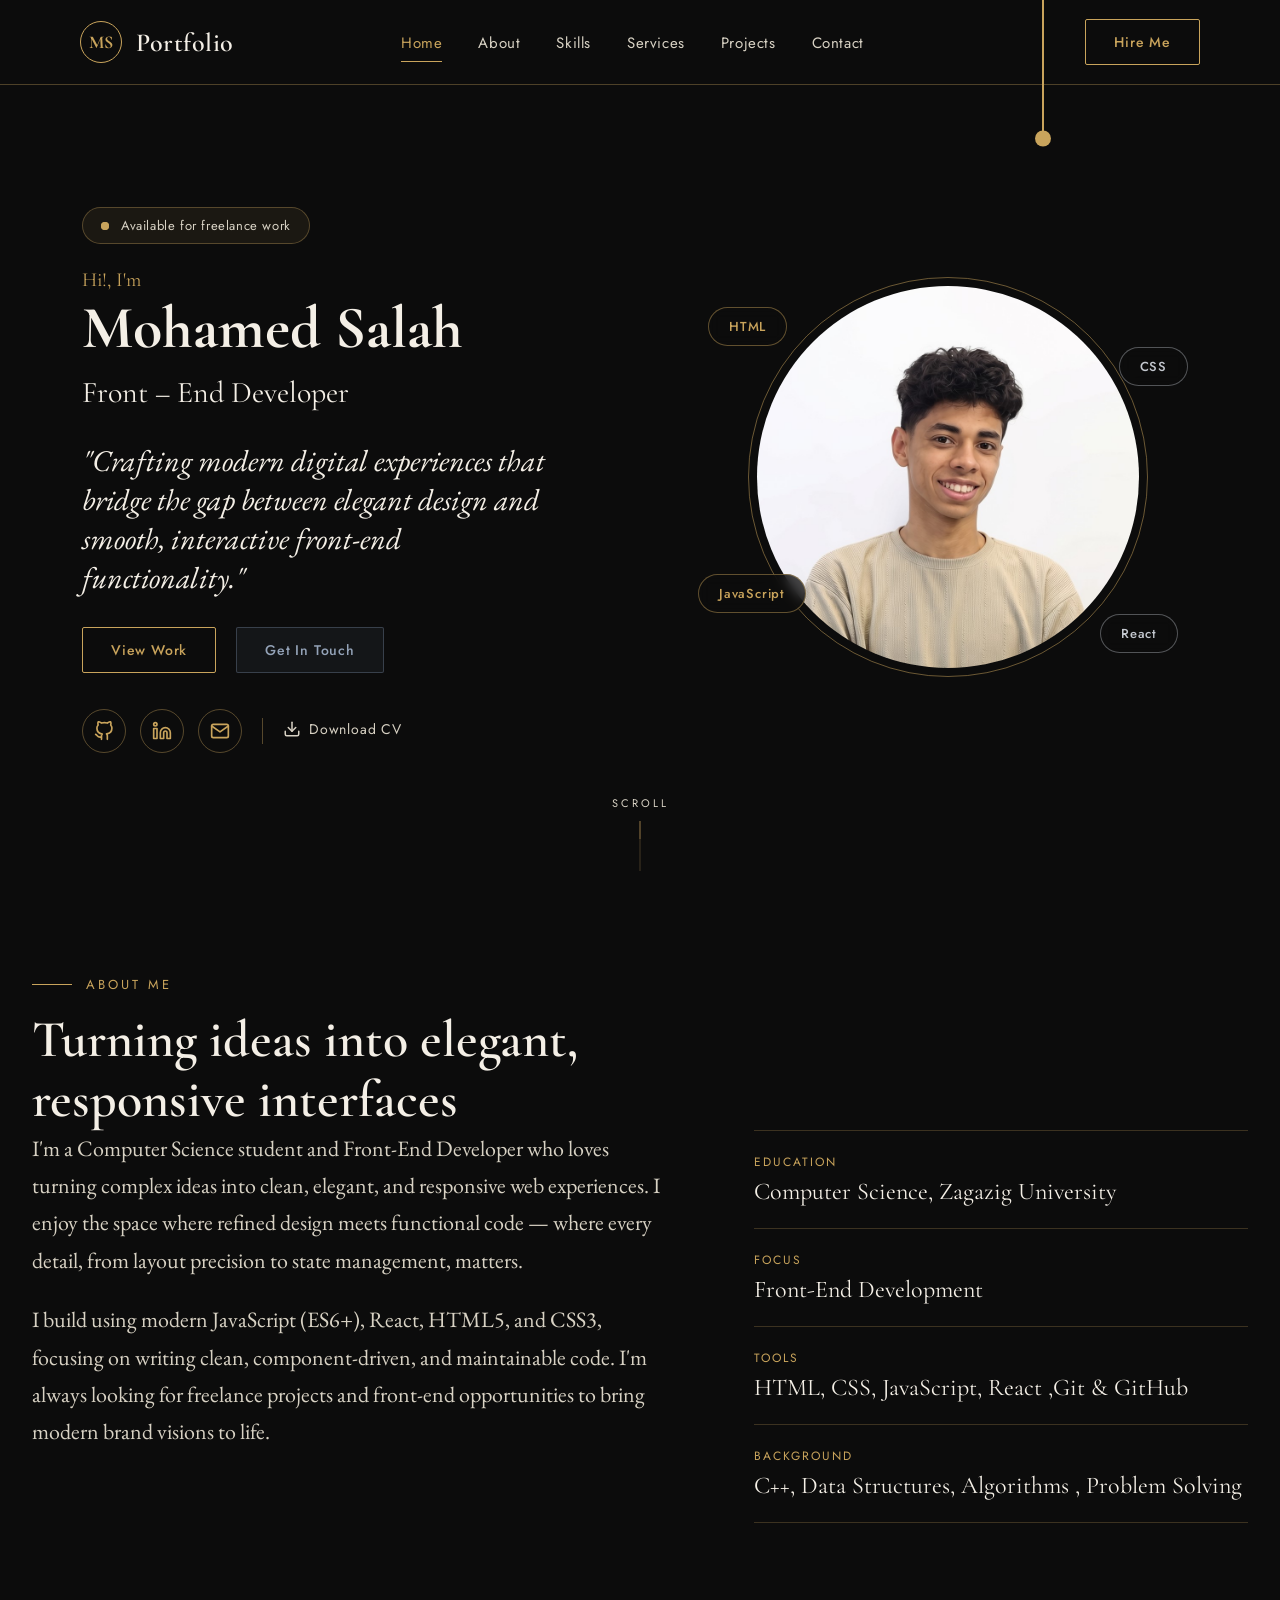
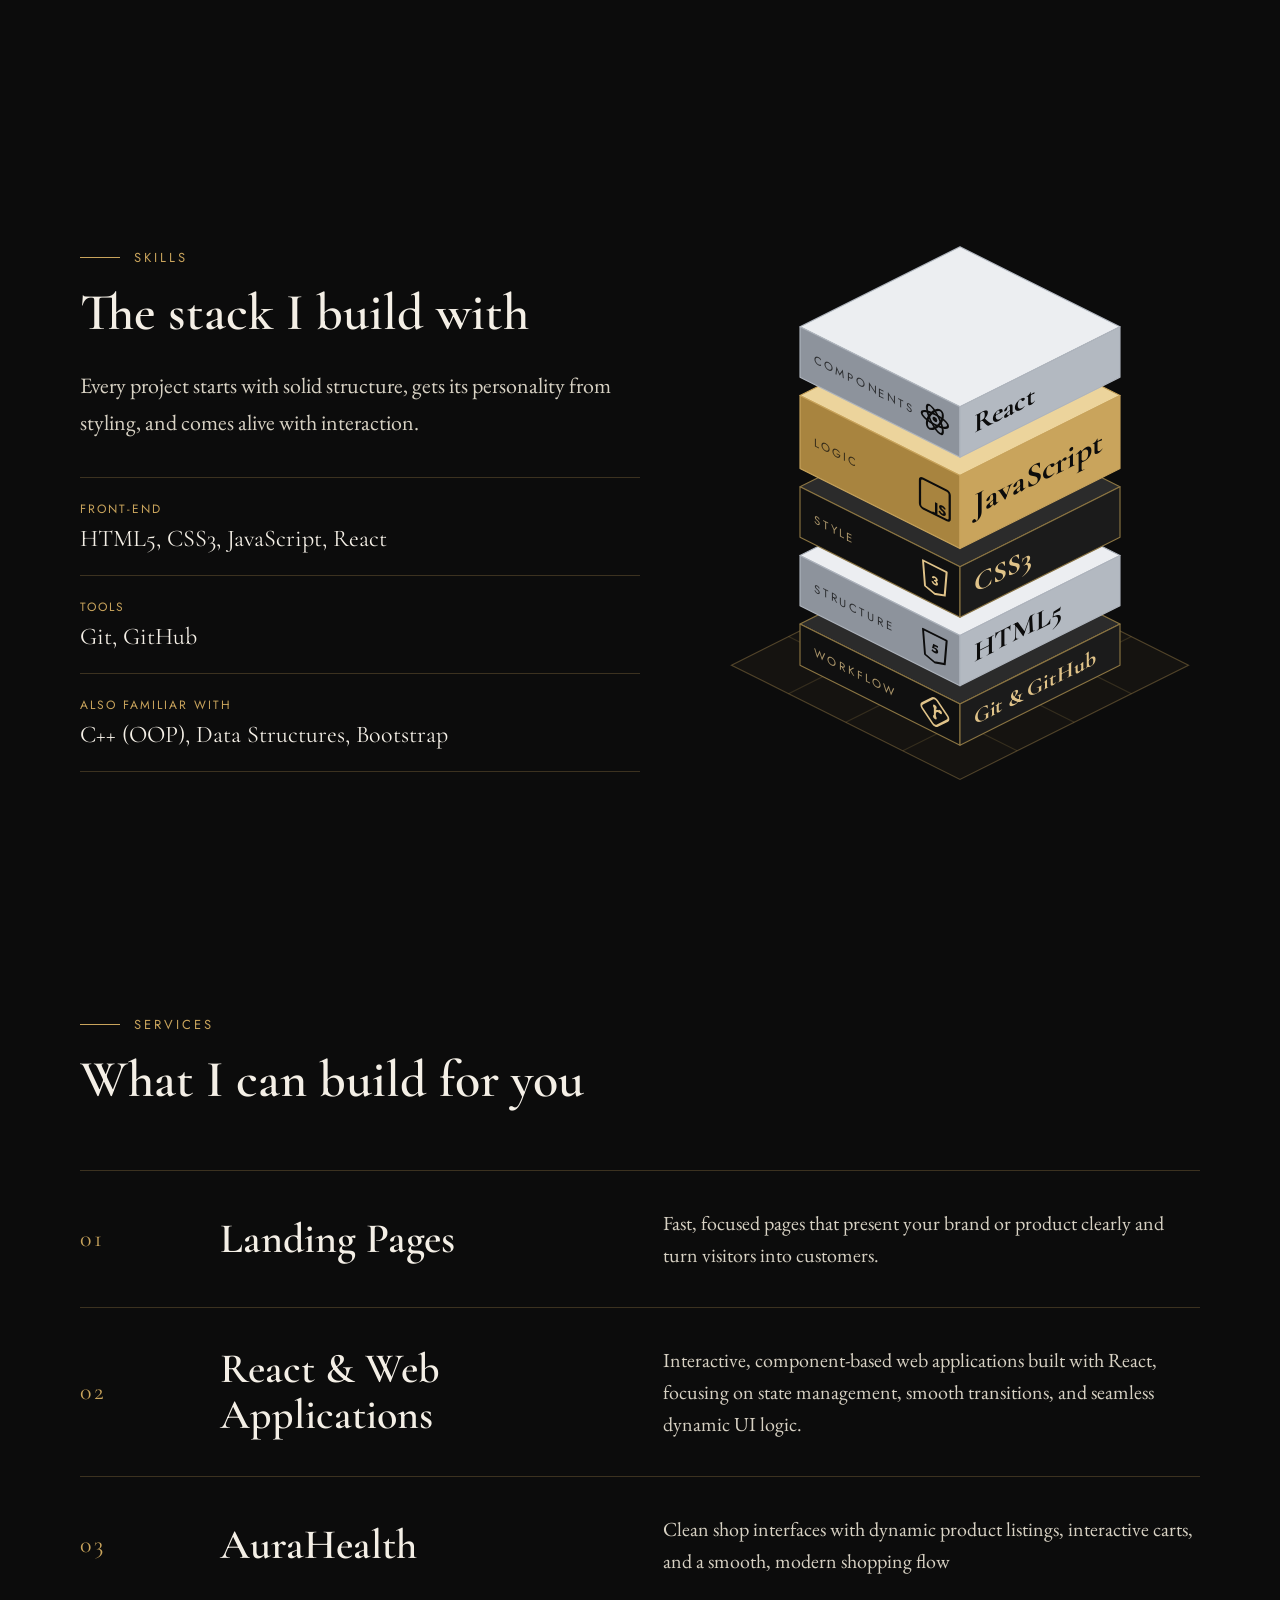
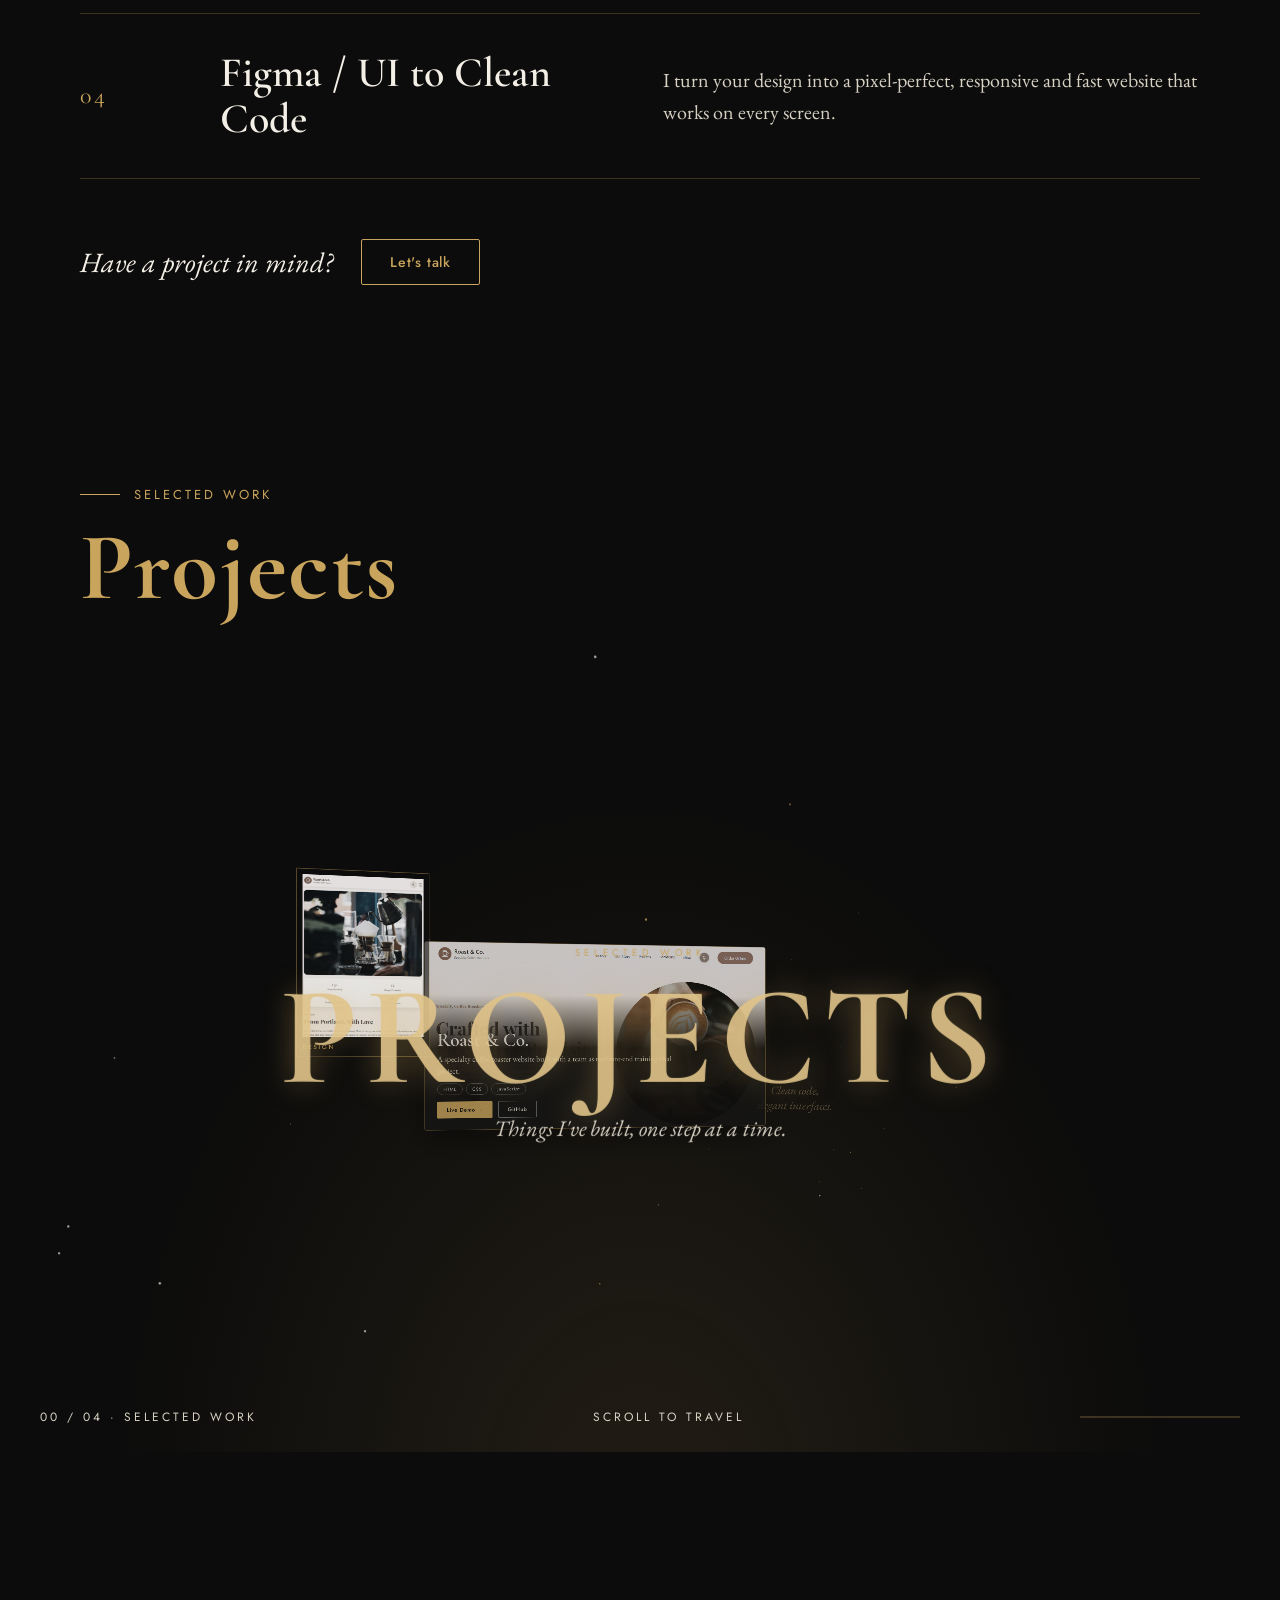
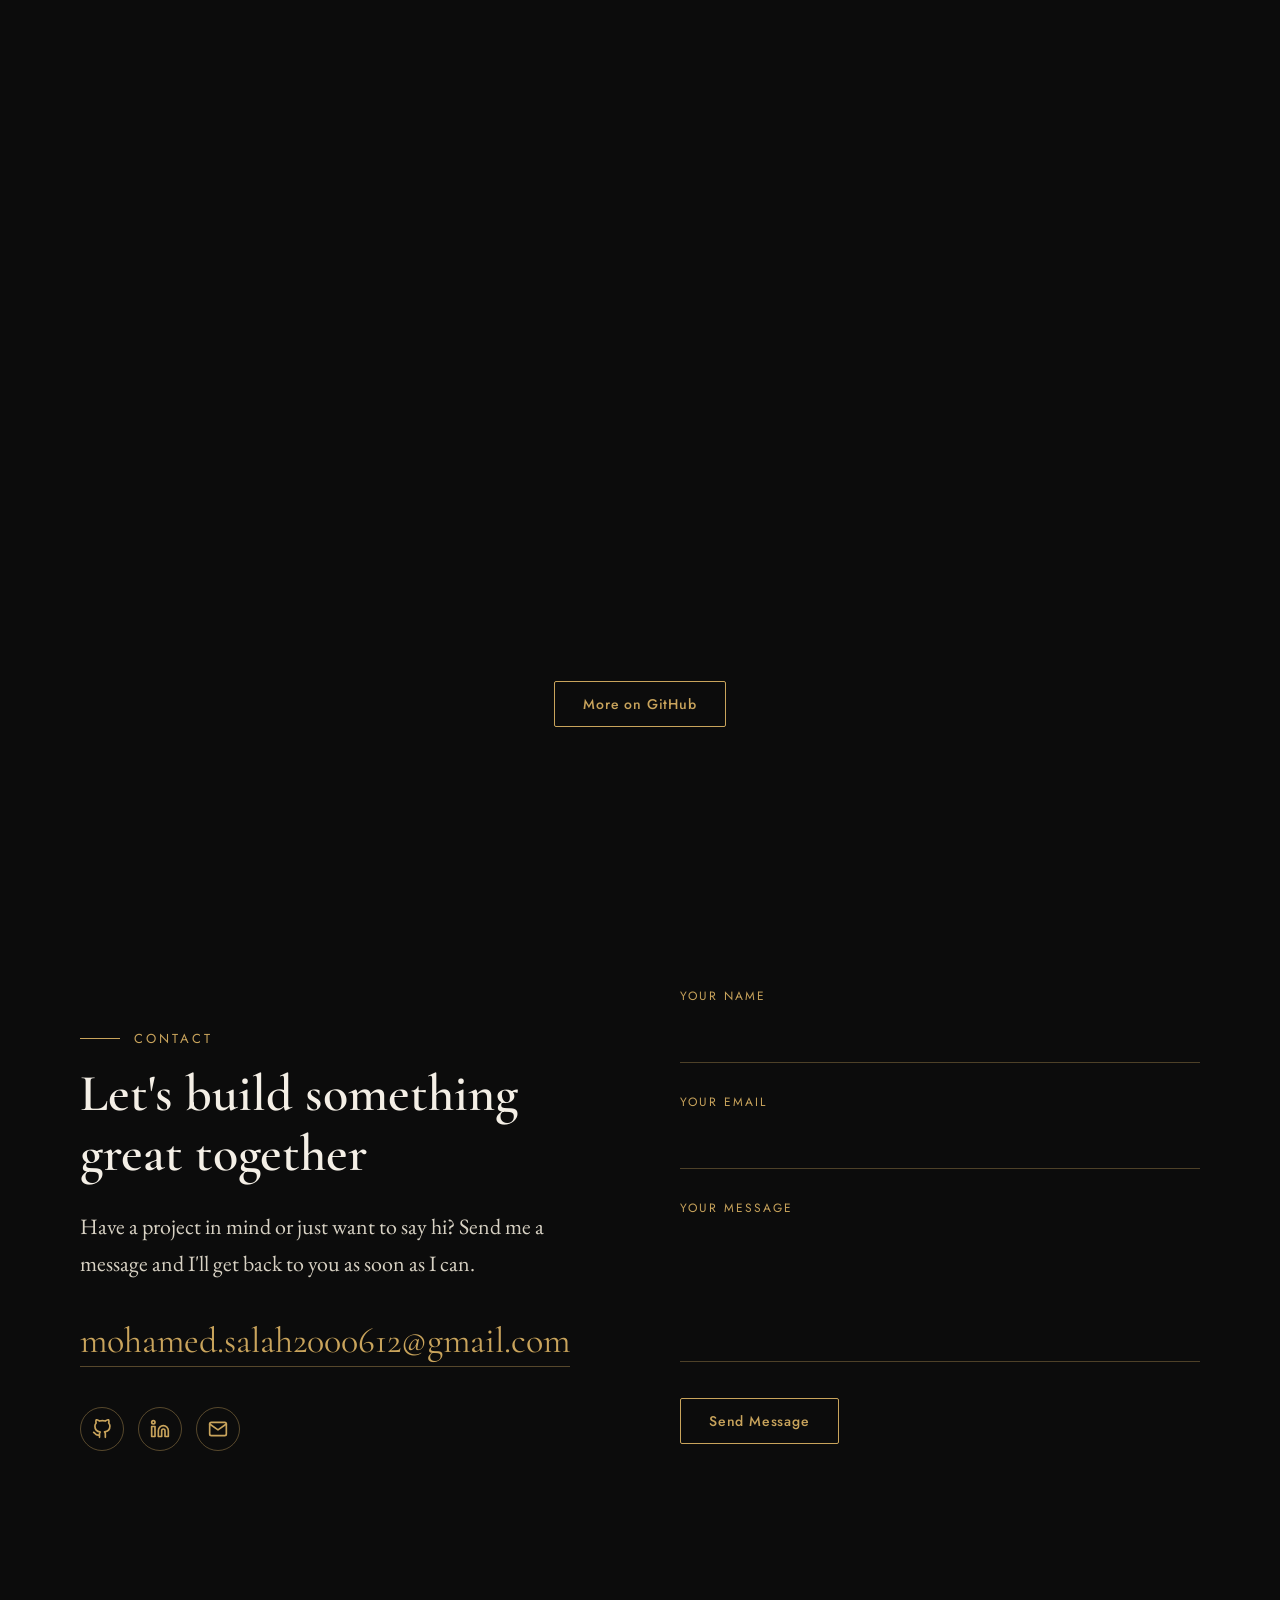
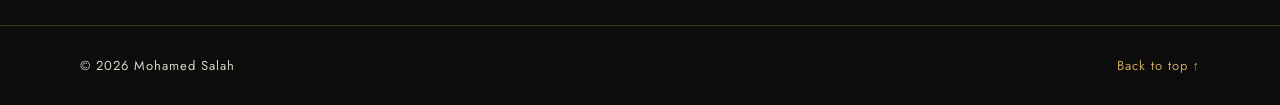
==== index.html @ f02467a9 "Add files via upload" ====
<!DOCTYPE html>
<html lang="en" class="dark">
    <head>
        <meta charset="UTF-8">
        <meta name="viewport" content="width=device-width, initial-scale=1">
        <title>Mohamed Salah | Portfolio</title>

        <link rel="preconnect" href="https://fonts.googleapis.com">
        <link rel="preconnect" href="https://fonts.gstatic.com" crossorigin>
        <link
            href="https://fonts.googleapis.com/css2?family=Cormorant+Garamond:wght@500;600;700&family=Jost:wght@400;500;600&display=swap"
            rel="stylesheet">
        <link
            href="https://fonts.googleapis.com/css2?family=EB+Garamond:ital,wght@0,400..800;1,400..800&display=swap"
            rel="stylesheet">
        <link rel="stylesheet" href="style.css">

        <!-- apply the saved theme before the page shows (no flash) -->
        <script>
            try {
                var saved = localStorage.getItem("theme");
                if (saved) document.documentElement.className = saved;
            } catch (e) {}
        </script>
    </head>
    <body>

        <header class="header">
            <nav class="header-container">

                <a href="#home" class="logo">
                    <span class="logo-circle">MS</span>
                    <span class="logo-text">Portfolio</span>
                </a>

                <ul class="nav-links">
                    <li><a href="#home" class="active">Home</a></li>
                    <li><a href="#about">About</a></li>
                    <li><a href="#skills">Skills</a></li>
                    <li><a href="#services">Services</a></li>
                    <li><a href="#projects">Projects</a></li>
                    <li><a href="#contact">Contact</a></li>
                    <li class="menu-cta"><a href="#contact">Hire Me</a></li>
                </ul>

                <div class="nav-right">
                    <div class="rope-area" id="ropeArea">
                        <button class="rope-button" id="ropeButton"
                            type="button"
                            aria-label="Switch between dark and light mode"></button>
                    </div>
                    <a href="#contact" class="hire-btn">Hire Me</a>
                    <button class="menu-toggle" id="menuToggle" type="button"
                        aria-label="Open menu" aria-expanded="false">
                        <span></span>
                        <span></span>
                        <span></span>
                    </button>
                    <!-- or: <a href="cv.pdf" download class="hire-btn">Download CV</a> -->
                </div>

            </nav>
        </header>

        <canvas id="ropeCanvas" class="rope-canvas"></canvas>

        <section class="section Home" id="home">

            <!-- reveal-left: comes in from the left -->
            <div class="left-side reveal-left">
                <div class="available-badge">
                    <span class="badge-dot"></span>
                    <span>Available for freelance work</span>
                </div>
                <p class="hi">Hi!, I'm</p>
                <h1>Mohamed Salah</h1>
                <p class="hero-subtitle">Front &ndash; End Developer</p>
                <p class="hero-description">"Crafting modern digital
                    experiences that bridge the gap between elegant design and
                    smooth, interactive front-end functionality."</p>
                <div class="hero-actions">
                    <a href="#projects" class="hire-btn">View Work</a>
                    <a href="#contact" class="nav-links-a">Get In Touch</a>
                </div>
                <div class="social-links">
                    <a href="https://github.com/MohamedSalah-Dev"
                        class="social-icon" target="_blank" rel="noopener"
                        aria-label="GitHub">
                        <svg viewBox="0 0 24 24">
                            <path
                                d="M9 19c-5 1.5-5-2.5-7-3m14 6v-3.87a3.37 3.37 0 0 0-.94-2.61c3.14-.35 6.44-1.54 6.44-7A5.44 5.44 0 0 0 20 4.77 5.07 5.07 0 0 0 19.91 1S18.73.65 16 2.48a13.38 13.38 0 0 0-7 0C6.27.65 5.09 1 5.09 1A5.07 5.07 0 0 0 5 4.77a5.44 5.44 0 0 0-1.5 3.78c0 5.42 3.3 6.61 6.44 7A3.37 3.37 0 0 0 9 18.13V22" />
                        </svg>
                    </a>

                    <a href="https://www.linkedin.com/in/mohamed-sallahh"
                        class="social-icon" target="_blank" rel="noopener"
                        aria-label="LinkedIn">
                        <svg viewBox="0 0 24 24">
                            <path
                                d="M16 8a6 6 0 0 1 6 6v7h-4v-7a2 2 0 0 0-2-2 2 2 0 0 0-2 2v7h-4v-7a6 6 0 0 1 6-6z" />
                            <rect x="2" y="9" width="4" height="12" />
                            <circle cx="4" cy="4" r="2" />
                        </svg>
                    </a>

                    <a href="mailto:mohamed.salah2000612@gmail.com"
                        class="social-icon"
                        aria-label="Email">
                        <svg viewBox="0 0 24 24">
                            <path
                                d="M4 4h16c1.1 0 2 .9 2 2v12c0 1.1-.9 2-2 2H4c-1.1 0-2-.9-2-2V6c0-1.1.9-2 2-2z" />
                            <polyline points="22,6 12,13 2,6" />
                        </svg>
                    </a>
                    <span class="social-divider"></span>

                    <a href="cv.pdf" download="Mohamed-Salah-CV.pdf"
                        class="cv-link">
                        <svg viewBox="0 0 24 24">
                            <path
                                d="M21 15v4a2 2 0 0 1-2 2H5a2 2 0 0 1-2-2v-4" />
                            <polyline points="7 10 12 15 17 10" />
                            <line x1="12" y1="15" x2="12" y2="3" />
                        </svg>
                        Download CV
                    </a>
                </div>
            </div>

            <!-- reveal-right + delay-1: comes in from the right, a bit later -->
            <div class="right-side reveal-right delay-1">
                <div class="hero-image-container">
                    <img src="./images/Me white.jpg" alt="Hero Image"
                        class="hero-image">

                    <span class="tech-badge badge-html">HTML</span>
                    <span
                        class="tech-badge tech-badge-silver badge-css">CSS</span>
                    <span class="tech-badge badge-js">JavaScript</span>
                    <span
                        class="tech-badge tech-badge-silver badge-react">React</span>
                </div>
            </div>
            <a href="#about" class="scroll-down" aria-label="Scroll down">
                <span class="scroll-text">Scroll</span>
                <span class="scroll-line"></span>
            </a>

        </section>

        <section class="section" id="about">

            <div class="about-header reveal">
                <p class="section-label">About Me</p>
                <h2 class="section-title">Turning ideas into elegant,
                    responsive interfaces</h2>
            </div>

            <div class="about-content">

                <div class="about-text reveal-left">
                    <p>
                        I'm a Computer Science student and Front-End Developer
                        who loves turning complex ideas into clean, elegant, and
                        responsive web experiences. I enjoy the space where
                        refined design meets functional code — where every
                        detail, from layout precision to state management,
                        matters.
                    </p>
                    <p>
                        I build using modern JavaScript (ES6+), React, HTML5,
                        and CSS3, focusing on writing clean, component-driven,
                        and maintainable code. I'm always looking for freelance
                        projects and front-end opportunities to bring modern
                        brand visions to life.
                    </p>
                </div>

                <ul class="about-info reveal-right delay-1">
                    <li>
                        <span class="info-label">Education</span>
                        <span class="info-value">Computer Science, Zagazig
                            University</span>
                    </li>
                    <li>
                        <span class="info-label">Focus</span>
                        <span class="info-value">Front-End
                            Development</span>
                    </li>
                    <li>
                        <span class="info-label">Tools</span>
                        <span class="info-value">HTML, CSS, JavaScript, React
                            ,Git
                            &amp; GitHub</span>
                    </li>
                    <li>
                        <span class="info-label">Background</span>
                        <span class="info-value">C++, Data Structures,
                            Algorithms , Problem Solving</span>
                    </li>
                </ul>

            </div>

        </section>
        <section class="section skills" id="skills">

            <div class="skills-text reveal-left">
                <p class="section-label">Skills</p>
                <h2 class="section-title">The stack I build with</h2>
                <p class="skills-intro">
                    Every project starts with solid structure, gets its
                    personality from
                    styling, and comes alive with interaction.
                </p>

                <ul class="about-info">
                    <li>
                        <span class="info-label">Front-End</span>
                        <span class="info-value">HTML5, CSS3, JavaScript,
                            React</span>
                    </li>
                    <li>
                        <span class="info-label">Tools</span>
                        <span class="info-value">Git, GitHub</span>
                    </li>
                    <li>
                        <span class="info-label">Also familiar with</span>
                        <span class="info-value">C++ (OOP), Data Structures,
                            Bootstrap</span>
                    </li>
                </ul>
            </div>

            <div class="skills-visual reveal-right delay-1">
                <svg viewBox="-30 60 420 500" role="img"
                    aria-label="Stack of my main skills">

                    <!-- floor -->
                    <polygon class="floor-shape"
                        points="180,346 380,446 180,546 -20,446" />
                    <line class="floor-grid" x1="30" y1="421" x2="230"
                        y2="521" />
                    <line class="floor-grid" x1="80" y1="396" x2="280"
                        y2="496" />
                    <line class="floor-grid" x1="130" y1="371" x2="330"
                        y2="471" />
                    <line class="floor-grid" x1="30" y1="471" x2="230"
                        y2="371" />
                    <line class="floor-grid" x1="80" y1="496" x2="280"
                        y2="396" />
                    <line class="floor-grid" x1="130" y1="521" x2="330"
                        y2="421" />

                    <!-- layer 1 (bottom): Git & GitHub -->
                    <g transform="translate(180,410)">
                        <g class="layer layer-black">
                            <polygon class="face-top"
                                points="0,-70 140,0 0,70 -140,0" />
                            <polygon class="face-left"
                                points="-140,0 0,70 0,106 -140,36" />
                            <polygon class="face-right"
                                points="0,70 140,0 140,36 0,106" />
                            <text class="layer-name name-small"
                                transform="matrix(1,-0.5,0,1,0,70)" x="12"
                                y="24">Git &amp; GitHub</text>
                            <text class="layer-note"
                                transform="matrix(1,0.5,0,1,-140,0)" x="12"
                                y="22">WORKFLOW</text>
                            <g class="layer-logo"
                                transform="matrix(1,0.5,0,1,-140,0) translate(118,18) scale(1.15)">
                                <rect x="-8" y="-8" width="16" height="16"
                                    rx="2.5" transform="rotate(45)" />
                                <path d="M0 -4 V4 M0 1 Q0 -2 4 -2" />
                                <circle class="logo-dot" cx="0" cy="-4"
                                    r="1.4" />
                                <circle class="logo-dot" cx="0" cy="4"
                                    r="1.4" />
                                <circle class="logo-dot" cx="4" cy="-2"
                                    r="1.4" />
                            </g>
                        </g>
                    </g>

                    <!-- layer 2: HTML5 -->
                    <g transform="translate(180,350)">
                        <g class="float float-c">
                            <g class="layer layer-silver">
                                <polygon class="face-top"
                                    points="0,-70 140,0 0,70 -140,0" />
                                <polygon class="face-left"
                                    points="-140,0 0,70 0,114 -140,44" />
                                <polygon class="face-right"
                                    points="0,70 140,0 140,44 0,114" />
                                <text class="layer-name"
                                    transform="matrix(1,-0.5,0,1,0,70)" x="12"
                                    y="29">HTML5</text>
                                <text class="layer-note"
                                    transform="matrix(1,0.5,0,1,-140,0)" x="12"
                                    y="26">STRUCTURE</text>
                                <g class="layer-logo"
                                    transform="matrix(1,0.5,0,1,-140,0) translate(118,22) scale(1.15)">
                                    <path
                                        d="M-9 -10 H9 L7.5 8.5 L0 11 L-7.5 8.5 Z" />
                                    <text x="0" y="4"
                                        text-anchor="middle">5</text>
                                </g>
                            </g>
                        </g>
                    </g>

                    <!-- layer 3: CSS3 -->
                    <g transform="translate(180,290)">
                        <g class="float float-b">
                            <g class="layer layer-black">
                                <polygon class="face-top"
                                    points="0,-70 140,0 0,70 -140,0" />
                                <polygon class="face-left"
                                    points="-140,0 0,70 0,114 -140,44" />
                                <polygon class="face-right"
                                    points="0,70 140,0 140,44 0,114" />
                                <text class="layer-name"
                                    transform="matrix(1,-0.5,0,1,0,70)" x="12"
                                    y="29">CSS3</text>
                                <text class="layer-note"
                                    transform="matrix(1,0.5,0,1,-140,0)" x="12"
                                    y="26">STYLE</text>
                                <g class="layer-logo"
                                    transform="matrix(1,0.5,0,1,-140,0) translate(118,22) scale(1.15)">
                                    <path
                                        d="M-9 -10 H9 L7.5 8.5 L0 11 L-7.5 8.5 Z" />
                                    <text x="0" y="4"
                                        text-anchor="middle">3</text>
                                </g>
                            </g>
                        </g>
                    </g>

                    <!-- layer 4 (top): JavaScript -->
                    <g transform="translate(180,210)">
                        <g class="float float-a">
                            <g class="layer layer-gold">
                                <polygon class="face-top"
                                    points="0,-70 140,0 0,70 -140,0" />
                                <polygon class="face-left"
                                    points="-140,0 0,70 0,134 -140,64" />
                                <polygon class="face-right"
                                    points="0,70 140,0 140,64 0,134" />
                                <text class="layer-name name-large"
                                    transform="matrix(1,-0.5,0,1,0,70)" x="12"
                                    y="41">JavaScript</text>
                                <text class="layer-note"
                                    transform="matrix(1,0.5,0,1,-140,0)" x="12"
                                    y="38">LOGIC</text>
                                <g class="layer-logo"
                                    transform="matrix(1,0.5,0,1,-140,0) translate(118,32) scale(1.3)">
                                    <rect x="-10" y="-10" width="20" height="20"
                                        rx="2" />
                                    <text x="8" y="8"
                                        text-anchor="end">JS</text>
                                </g>
                            </g>
                        </g>
                    </g>
                    <!-- layer 5 (top): React -->
                    <g transform="translate(180,150)">
                        <g class="float float-d">
                            <g class="layer layer-silver">
                                <polygon class="face-top"
                                    points="0,-70 140,0 0,70 -140,0" />
                                <polygon class="face-left"
                                    points="-140,0 0,70 0,114 -140,44" />
                                <polygon class="face-right"
                                    points="0,70 140,0 140,44 0,114" />
                                <text class="layer-name"
                                    transform="matrix(1,-0.5,0,1,0,70)" x="12"
                                    y="29">React</text>
                                <text class="layer-note"
                                    transform="matrix(1,0.5,0,1,-140,0)" x="12"
                                    y="26">COMPONENTS</text>
                                <g class="layer-logo"
                                    transform="matrix(1,0.5,0,1,-140,0) translate(118,22) scale(1.15)">
                                    <ellipse rx="10" ry="4" />
                                    <ellipse rx="10" ry="4"
                                        transform="rotate(60)" />
                                    <ellipse rx="10" ry="4"
                                        transform="rotate(120)" />
                                    <circle class="logo-dot" r="1.8" />
                                </g>
                            </g>
                        </g>
                    </g>

                </svg>
            </div>

        </section>
        <section class="section services" id="services">

            <div class="services-header reveal">
                <p class="section-label">Services</p>
                <h2 class="section-title">What I can build for you</h2>
            </div>

            <ul class="service-list">

                <li class="reveal">
                    <div class="service-row">
                        <span class="service-number">01</span>
                        <h3 class="service-title">Landing Pages</h3>
                        <p class="service-text">Fast, focused pages that present
                            your brand or product clearly and turn visitors into
                            customers.</p>
                    </div>
                </li>

                <li class="reveal">
                    <div class="service-row">
                        <span class="service-number">02</span>
                        <h3 class="service-title">React & Web Applications</h3>
                        <p class="service-text">Interactive, component-based web
                            applications built with React, focusing on state
                            management, smooth transitions, and seamless dynamic
                            UI logic.</p>
                    </div>
                </li>

                <li class="reveal">
                    <div class="service-row">
                        <span class="service-number">03</span>
                        <h3 class="service-title">AuraHealth</h3>
                        <p class="service-text">Clean shop interfaces with
                            dynamic product listings, interactive carts, and a
                            smooth, modern shopping flow</p>
                    </div>
                </li>

                <li class="reveal">
                    <div class="service-row">
                        <span class="service-number">04</span>
                        <h3 class="service-title">Figma / UI to Clean Code</h3>
                        <p class="service-text">I turn your design into a
                            pixel-perfect, responsive and fast website that
                            works on every screen.</p>
                    </div>
                </li>

            </ul>

            <div class="services-cta reveal">
                <p>Have a project in mind?</p>
                <a href="#contact" class="hire-btn">Let's talk</a>
            </div>

        </section>
        <section class="projects-intro" id="projects">
            <p class="section-label reveal">Selected Work</p>
            <h2 class="projects-heading reveal">Projects</h2>
        </section>
        <div class="projects" id="projects">
            <div class="projects-sticky">

                <!-- the 3D scene: the camera travels through it while you scroll -->
                <div class="projects-world">

                    <!-- big title (the journey starts here) -->
                    <div class="bigword-holder">
                        <p class="bigword-label">Selected Work</p>
                        <h2 class="bigword">PROJECTS</h2>
                        <p class="bigword-sub">Things I've built, one step at a
                            time.</p>
                    </div>
                    <!-- Floating frames: put any image or any text you like -->
                    <div class="float-frame frame-image" data-x="-520"
                        data-y="-150" data-z="-900">
                        <img src="images/roast-and-co2.png" alt>
                        <span class="frame-caption">Design</span>
                    </div>

                    <div class="float-frame frame-text" data-x="480"
                        data-y="170" data-z="-2100">
                        <p>Clean code,<br>elegant interfaces.</p>
                    </div>

                    <div class="float-frame frame-image" data-x="-500"
                        data-y="160" data-z="-3000">
                        <img src="images/AuraHealth2.png" alt>
                        <span class="frame-caption">Detail</span>
                    </div>

                    <div class="float-frame frame-text frame-silver"
                        data-x="500" data-y="-150" data-z="-3700">
                        <p>Every detail<br>makes a difference.</p>
                    </div>
                    <div class="float-frame frame-image" data-x="-480"
                        data-y="150" data-z="-5000">
                        <img src="images/Portfolio2.png" alt>
                        <span class="frame-caption">Your caption</span>
                    </div>

                    <!-- Card 1 -->
                    <article class="project-card">
                        <img class="project-card-image"
                            src="./images/roast-and-co.png"
                            alt="Roast & Co. website">
                        <div class="project-card-info">
                            <span class="card-number">01</span>
                            <h3 class="card-title">Roast &amp; Co.</h3>
                            <p class="card-text">A specialty coffee roaster
                                website built with a team as my front-end
                                training final project.</p>
                            <ul class="card-tags">
                                <li>HTML</li>
                                <li>CSS</li>
                                <li>JavaScript</li>
                            </ul>
                            <div class="card-links">
                                <a href="https://lnkd.in/p/eaygRxaA"
                                    class="card-link" target="_blank"
                                    rel="noopener">Live Demo &rarr;</a>
                                <a
                                    href="https://github.com/MohamedSalah-Dev/-Roast-Co"
                                    class="card-link card-link-silver"
                                    target="_blank" rel="noopener">GitHub</a>
                            </div>
                        </div>
                    </article>

                    <!-- Card 2 -->
                    <article class="project-card">
                        <img class="project-card-image"
                            src="images/planing-force.png"
                            alt="Planing Force landing page">
                        <div class="project-card-info">
                            <span class="card-number">02</span>
                            <h3 class="card-title">Planing Force</h3>
                            <p class="card-text">A landing page for an online
                                learning academy with courses, live sessions and
                                blogs.</p>
                            <ul class="card-tags">
                                <li>HTML</li>
                                <li>CSS</li>
                                <li>JavaScript</li>
                            </ul>
                            <div class="card-links">
                                <a
                                    href="https://mohamedsalah-dev.github.io/Planing-Force/"
                                    class="card-link" target="_blank"
                                    rel="noopener">Live Demo &rarr;</a>
                                <a
                                    href="https://github.com/MohamedSalah-Dev/Planing-Force"
                                    class="card-link card-link-silver"
                                    target="_blank" rel="noopener">GitHub</a>
                            </div>
                        </div>
                    </article>

                    <!-- Card 3 -->
                    <article class="project-card">
                        <img class="project-card-image"
                            src="images/AuraHealth.png"
                            alt="AuraHealth e-commerce interface">
                        <div class="project-card-info">
                            <span class="card-number">03</span>
                            <h3 class="card-title">AuraHealth</h3>
                            <p class="card-text">A clean, responsive medical &
                                wellness platform featuring intuitive healthcare
                                service listings and a seamless appointment
                                booking flow.</p>
                            <ul class="card-tags">
                                <li>HTML</li>
                                <li>CSS</li>
                                <li>PHP</li>
                            </ul>
                            <div class="card-links">
                                <a href="https://lnkd.in/p/e5e-HqpS"
                                    class="card-link" target="_blank"
                                    rel="noopener">Live Demo &rarr;</a>
                                <a
                                    href="https://github.com/MohamedSalah-Dev/AuraHealth"
                                    class="card-link card-link-silver"
                                    target="_blank" rel="noopener">GitHub</a>
                            </div>
                        </div>
                    </article>
                    <!-- Card 4: this portfolio -->
                    <article class="project-card">
                        <img class="project-card-image"
                            src="images/portfolio.png"
                            alt="My portfolio website">
                        <div class="project-card-info">
                            <span class="card-number">04</span>
                            <h3 class="card-title">This Portfolio</h3>
                            <p class="card-text">The site you're on: a black and
                                gold portfolio with a ceiling-rope theme switch
                                and a camera that travels through 3D space.</p>
                            <ul class="card-tags">
                                <li>HTML</li>
                                <li>CSS</li>
                                <li>JavaScript</li>
                            </ul>
                            <div class="card-links">
                                <a href="#home" class="card-link">Back to top
                                    &uarr;</a>
                            </div>
                        </div>
                    </article>

                </div>

                <!-- small text at the bottom -->
                <div class="projects-hud">
                    <span class="hud-counter">00 / 04 &middot; Selected
                        Work</span>
                    <span class="hud-hint">Scroll to travel</span>
                    <span class="hud-line"><span class="hud-bar"></span></span>
                </div>

            </div>
        </div>

        <div class="projects-more">
            <a href="https://github.com/your-username" class="hire-btn"
                target="_blank" rel="noopener">More on GitHub</a>
        </div>
        <section class="section contact" id="contact">

            <div class="contact-left reveal-left">
                <p class="section-label">Contact</p>
                <h2 class="section-title">Let's build something great
                    together</h2>
                <p class="contact-intro">
                    Have a project in mind or just want to say hi? Send me a
                    message
                    and I'll get back to you as soon as I can.
                </p>

                <a href="mailto:mohamed.salah2000612@gmail.com"
                    class="contact-email">mohamed.salah2000612@gmail.com</a>

                <div class="contact-social">
                    <a href="https://github.com/MohamedSalah-Dev"
                        class="social-icon" target="_blank" rel="noopener"
                        aria-label="GitHub">
                        <svg viewBox="0 0 24 24">
                            <path
                                d="M9 19c-5 1.5-5-2.5-7-3m14 6v-3.87a3.37 3.37 0 0 0-.94-2.61c3.14-.35 6.44-1.54 6.44-7A5.44 5.44 0 0 0 20 4.77 5.07 5.07 0 0 0 19.91 1S18.73.65 16 2.48a13.38 13.38 0 0 0-7 0C6.27.65 5.09 1 5.09 1A5.07 5.07 0 0 0 5 4.77a5.44 5.44 0 0 0-1.5 3.78c0 5.42 3.3 6.61 6.44 7A3.37 3.37 0 0 0 9 18.13V22" />
                        </svg>
                    </a>
                    <a href="https://www.linkedin.com/in/mohamed-sallahh"
                        class="social-icon" target="_blank" rel="noopener"
                        aria-label="LinkedIn">
                        <svg viewBox="0 0 24 24">
                            <path
                                d="M16 8a6 6 0 0 1 6 6v7h-4v-7a2 2 0 0 0-2-2 2 2 0 0 0-2 2v7h-4v-7a6 6 0 0 1 6-6z" />
                            <rect x="2" y="9" width="4" height="12" />
                            <circle cx="4" cy="4" r="2" />
                        </svg>
                    </a>
                    <a href="mailto:your-email@example.com" class="social-icon"
                        aria-label="Email">
                        <svg viewBox="0 0 24 24">
                            <path
                                d="M4 4h16c1.1 0 2 .9 2 2v12c0 1.1-.9 2-2 2H4c-1.1 0-2-.9-2-2V6c0-1.1.9-2 2-2z" />
                            <polyline points="22,6 12,13 2,6" />
                        </svg>
                    </a>
                </div>
            </div>

            <form class="contact-form reveal-right delay-1" id="contactForm">

                <input type="hidden" name="_subject"
                    value="New message from my portfolio">

                <div class="form-field">
                    <label for="name">Your name</label>
                    <input type="text" id="name" name="name" required>
                </div>

                <div class="form-field">
                    <label for="email">Your email</label>
                    <input type="email" id="email" name="email" required>
                </div>

                <div class="form-field">
                    <label for="message">Your message</label>
                    <textarea id="message" name="message" rows="4"
                        required></textarea>
                </div>

                <button type="submit" class="hire-btn">Send Message</button>
                <p class="form-status" id="formStatus"></p>
            </form>

        </section>

        <footer class="footer">
            <p>&copy; 2026 Mohamed Salah</p>
            <a href="#home">Back to top &uarr;</a>
        </footer>

        <script src="script.js"></script>
        <script src="Me.js"></script>
    </body>
</html>
---- style.css ----
/* ===== Reset ===== */
* {
    margin: 0;
    padding: 0;
    box-sizing: border-box;
}

html {
    scroll-behavior: smooth;
    scroll-padding-top: 90px;
}

/* ===== Page (dark is the default, .light is added on <html>) ===== */
body {
    font-family: "Jost", sans-serif;
    background: #0c0c0c;
    color: #f4efe6;
    transition: background 0.5s, color 0.5s;
}

.light body {
    background: #f4efe6;
    color: #0c0c0c;
}

/* ===== Header ===== */
.header {
    position: sticky;
    top: 0;
    z-index: 100;
    background: #0c0c0c;
    border-bottom: 1px solid rgba(201, 164, 92, 0.35);
    transition: background 0.5s, border-color 0.5s;
}

.light .header {
    background: #faf6ee;
    border-bottom: 1px solid rgba(143, 106, 31, 0.35);
}

.header-container {
    height: 84px;
    padding: 0 80px;
    display: flex;
    align-items: center;
    justify-content: space-between;
}

/* ===== Logo ===== */
.logo {
    display: flex;
    align-items: center;
    gap: 14px;
    text-decoration: none;
}

.logo-circle {
    width: 42px;
    height: 42px;
    border: 1.5px solid #c9a45c;
    border-radius: 50%;
    display: grid;
    place-items: center;
    font-family: "Cormorant Garamond", serif;
    font-size: 18px;
    font-weight: 700;
    letter-spacing: 0.5px;
    color: #c9a45c;
    transition: color 0.5s, border-color 0.5s;
}

.light .logo-circle {
    border-color: #8f6a1f;
    color: #8f6a1f;
}

.logo-text {
    font-family: "Cormorant Garamond", serif;
    font-size: 26px;
    font-weight: 600;
    letter-spacing: 0.5px;
    color: #f4efe6;
    transition: color 0.5s;
}

.light .logo-text {
    color: #0c0c0c;
}

/* ===== Nav links ===== */
.nav-links {
    display: flex;
    gap: 36px;
    list-style: none;
}

.nav-links a {
    position: relative;
    padding: 8px 0;
    font-size: 15px;
    letter-spacing: 0.6px;
    text-decoration: none;
    color: #d8d2c4;
    transition: color 0.25s;
}

.nav-links a::after {
    content: "";
    position: absolute;
    left: 0;
    bottom: 0;
    width: 0;
    height: 1px;
    background: #c9a45c;
    transition: width 0.3s;
}

.nav-links a:hover,
.nav-links a.active {
    color: #c9a45c;
}

.nav-links a:hover::after,
.nav-links a.active::after {
    width: 100%;
}

.light .nav-links a {
    color: #4a443a;
}

.light .nav-links a::after {
    background: #8f6a1f;
}

.light .nav-links a:hover,
.light .nav-links a.active {
    color: #8f6a1f;
}

/* ===== Right side of the header ===== */
.nav-right {
    display: flex;
    align-items: center;
    gap: 30px;
}

/* ===== Buttons ===== */
/* gold button (also used for Hire Me in the header) */
/* ===== Buttons ===== */
/* Button 1: gold outline (original style, also used for Hire Me in the header) */
.hire-btn {
    padding: 12px 28px;
    border: 1px solid #c9a45c;
    border-radius: 2px;
    font-size: 14px;
    font-weight: 500;
    letter-spacing: 0.8px;
    white-space: nowrap;
    text-decoration: none;
    color: #c9a45c;
    transition: background 0.25s, color 0.25s;
}

.hire-btn:hover {
    background: #c9a45c;
    color: #0c0c0c;
}

.light .hire-btn {
    border-color: #8f6a1f;
    color: #8f6a1f;
}

.light .hire-btn:hover {
    background: #8f6a1f;
    color: #faf6ee;
}

/* Button 2: solid emerald with a sliding arrow */
/* Button 2: soft silver, simple */
.nav-links-a {
    padding: 12px 28px;
    border: 1px solid rgba(100, 116, 139, 0.45);
    border-radius: 2px;
    background: rgba(100, 116, 139, 0.1);
    font-family: "Jost", sans-serif;
    font-size: 14px;
    font-weight: 500;
    letter-spacing: 0.8px;
    white-space: nowrap;
    text-decoration: none;
    color: #94a3b8;
    transition: background 0.25s, border-color 0.25s, color 0.25s;
}

.nav-links-a:hover {
    border-color: rgba(148, 163, 184, 0.7);
    background: rgba(148, 163, 184, 0.2);
    color: #cbd5e1;
}

/* light mode */
.light .nav-links-a {
    border-color: rgba(100, 116, 139, 0.4);
    background: rgba(100, 116, 139, 0.0);
    color: #475569;
}

.light .nav-links-a:hover {
    border-color: rgba(100, 116, 139, 0.75);
    background: rgba(100, 116, 139, 0.16);
    color: #0f172a;
}

/* ===== Rope ===== */
.rope-area {
    position: relative;
    width: 24px;
    height: 84px;
    align-self: flex-start;
}

/* invisible button so the rope also works with the keyboard */
.rope-button {
    position: absolute;
    left: 0;
    top: 120px;
    width: 24px;
    height: 30px;
    border: 0;
    border-radius: 12px;
    background: transparent;
    cursor: pointer;
}

.rope-button:focus-visible {
    outline: 2px solid #c9a45c;
    outline-offset: 2px;
}

.rope-canvas {
    position: fixed;
    top: 0;
    z-index: 200;
    pointer-events: none;
}

a:focus-visible {
    outline: 2px solid #c9a45c;
    outline-offset: 4px;
}

/* ===== Sections (one continuous background, no color change between them) ===== */
.section {
    min-height: 90vh;
    padding: 80px 32px 40px;
}

.section h1 {
    max-width: 1240px;
    margin: 0 50px;
    font-family: "Cormorant Garamond", serif;
    font-size: 60px;
}

/* ===== Hero ===== */
.Home {
    display: flex;
    justify-content: space-between;
    align-items: center;
    min-height: 90vh;
    padding: 20px 32px 40px;
    position: relative;
}

.left-side {
    max-width: 650px;
}

/* ===== Available badge ===== */
.available-badge {
    display: flex;
    align-items: center;
    gap: 12px;
    width: fit-content;
    margin: 0 0 24px 50px;
    padding: 8px 18px;
    border: 1px solid rgba(201, 164, 92, 0.35);
    border-radius: 50px;
    background: rgba(201, 164, 92, 0.08);
    font-family: "Jost", sans-serif;
    font-size: 13px;
    letter-spacing: 0.6px;
    color: #d8d2c4;
}

.badge-dot {
    position: relative;
    width: 8px;
    height: 8px;
    border-radius: 50%;
    background: #c9a45c;
}

/* the slow pulsing ring around the dot */
.badge-dot::after {
    content: "";
    position: absolute;
    top: 0;
    left: 0;
    width: 100%;
    height: 100%;
    border-radius: 50%;
    background: #c9a45c;
    animation: pulse 2.4s ease-out infinite;
}

@keyframes pulse {
    0% {
        transform: scale(1);
        opacity: 0.6;
    }

    100% {
        transform: scale(3.2);
        opacity: 0;
    }
}

/* light mode */
.light .available-badge {
    border-color: rgba(143, 106, 31, 0.4);
    background: rgba(143, 106, 31, 0.08);
    color: #4a443a;
}

.light .badge-dot,
.light .badge-dot::after {
    background: #8f6a1f;
}

@media (prefers-reduced-motion: reduce) {
    .badge-dot::after {
        animation: none;
    }
}

.hi {
    margin-left: 50px;
    font-family: "Cormorant Garamond", serif;
    font-size: 20px;
    color: #c9a45c;
}

.light .hi {
    color: #8f6a1f;
}

.hero-subtitle {
    margin: 10px 0 30px 50px;
    font-family: "Cormorant Garamond", serif;
    font-size: 30px;
}

.hero-description {
    margin: 10px 0 30px 50px;
    font-family: "EB Garamond", serif;
    font-style: italic;
    font-size: 30px;
}

.hero-actions {
    display: flex;
    gap: 20px;
    margin-left: 50px;
}

.right-side {
    display: flex;
    justify-content: center;
    align-items: center;
    margin-right: 100px;
    margin-left: 200px;
}

.right-side img {
    width: 400px;
    height: 400px;
    padding: 8px;
    border: 1.5px solid rgba(201, 164, 92, 0.5);
    border-radius: 50%;
    object-fit: cover;
}

.light .right-side img {
    border-color: rgba(143, 106, 31, 0.5);
}

/* ===== Appear on scroll ===== */
.reveal,
.reveal-left,
.reveal-right {
    opacity: 0;
    transition: opacity 1s ease, transform 1s ease;
}

.reveal {
    transform: translateY(50px);
}

.reveal-left {
    transform: translateX(-80px);
}

.reveal-right {
    transform: translateX(80px);
}

.delay-1 {
    transition-delay: 0.2s;
}

.delay-2 {
    transition-delay: 0.4s;
}

/* this one must stay AFTER the rules above */
.show {
    opacity: 1;
    transform: none;
}

@media (prefers-reduced-motion: reduce) {

    .reveal,
    .reveal-left,
    .reveal-right {
        opacity: 1;
        transform: none;
        transition: none;
    }
}

/* ===== Social icons ===== */
.social-links {
    display: flex;
    gap: 14px;
    margin: 36px 0 0 50px;
    align-items: center;
}

.social-icon {
    width: 44px;
    height: 44px;
    border: 1px solid rgba(201, 164, 92, 0.4);
    border-radius: 50%;
    display: grid;
    place-items: center;
    color: #c9a45c;
    transition: background 0.25s, color 0.25s, transform 0.25s;
}

.social-icon svg {
    width: 20px;
    height: 20px;
    fill: none;
    stroke: currentColor;
    stroke-width: 2;
    stroke-linecap: round;
    stroke-linejoin: round;
}

.social-icon:hover {
    background: #c9a45c;
    color: #0c0c0c;
    transform: translateY(-3px);
}

/* light mode */
.light .social-icon {
    border-color: rgba(143, 106, 31, 0.45);
    color: #8f6a1f;
}

.light .social-icon:hover {
    background: #8f6a1f;
    color: #faf6ee;
}

/* ===== Tech badges around the photo ===== */
.hero-image-container {
    position: relative;
}

.tech-badge {
    position: absolute;
    padding: 9px 20px;
    border: 1px solid rgba(201, 164, 92, 0.45);
    border-radius: 50px;
    background: rgba(12, 12, 12, 0.75);
    font-family: "Jost", sans-serif;
    font-size: 13px;
    font-weight: 500;
    letter-spacing: 0.8px;
    color: #c9a45c;
    backdrop-filter: blur(6px);
    animation: float 5s ease-in-out infinite;
}

/* silver ones */
.tech-badge-silver {
    border-color: rgba(190, 195, 203, 0.4);
    color: #c4c8cf;
}

/* position of each badge */
.badge-html {
    top: 30px;
    left: -40px;
}

.badge-css {
    top: 70px;
    right: -40px;
    animation-delay: 1s;
    animation-duration: 6s;
}

.badge-js {
    bottom: 70px;
    left: -50px;
    animation-delay: 2s;
    animation-duration: 5.5s;
}

.badge-react {
    bottom: 30px;
    right: -30px;
    animation-delay: 0.5s;
    animation-duration: 6.5s;
}

@keyframes float {
    0% {
        transform: translateY(0);
    }

    50% {
        transform: translateY(-12px);
    }

    100% {
        transform: translateY(0);
    }
}

/* light mode */
.light .tech-badge {
    border-color: rgba(143, 106, 31, 0.5);
    background: rgba(250, 246, 238, 0.85);
    color: #8f6a1f;
}

.light .tech-badge-silver {
    border-color: rgba(90, 97, 107, 0.5);
    color: #4a5058;
}

@media (prefers-reduced-motion: reduce) {
    .tech-badge {
        animation: none;
    }
}

/* ===== Download CV link ===== */
.social-divider {
    width: 1px;
    height: 26px;
    margin: 0 6px;
    background: rgba(201, 164, 92, 0.4);
}

.cv-link {
    display: flex;
    align-items: center;
    gap: 8px;
    padding-bottom: 3px;
    border-bottom: 1px solid transparent;
    font-family: "Jost", sans-serif;
    font-size: 14px;
    letter-spacing: 0.8px;
    text-decoration: none;
    color: #d8d2c4;
    transition: color 0.25s, border-color 0.25s;
}

.cv-link svg {
    width: 18px;
    height: 18px;
    fill: none;
    stroke: currentColor;
    stroke-width: 2;
    stroke-linecap: round;
    stroke-linejoin: round;
    transition: transform 0.25s;
}

.cv-link:hover {
    color: #c9a45c;
    border-bottom-color: #c9a45c;
}

.cv-link:hover svg {
    transform: translateY(3px);
}

/* light mode */
.light .social-divider {
    background: rgba(143, 106, 31, 0.4);
}

.light .cv-link {
    color: #4a443a;
}

.light .cv-link:hover {
    color: #8f6a1f;
    border-bottom-color: #8f6a1f;
}

/* ===== Scroll indicator ===== */
.scroll-down {
    position: absolute;
    bottom: 24px;
    left: 50%;
    transform: translateX(-50%);
    display: flex;
    flex-direction: column;
    align-items: center;
    gap: 10px;
    text-decoration: none;
    transition: opacity 0.4s;
}

.scroll-text {
    font-family: "Jost", sans-serif;
    font-size: 11px;
    letter-spacing: 3px;
    text-transform: uppercase;
    color: #d8d2c4;
}

.scroll-line {
    position: relative;
    width: 1px;
    height: 50px;
    overflow: hidden;
    background: rgba(201, 164, 92, 0.3);
}

/* the gold piece that runs down the line */
.scroll-line::after {
    content: "";
    position: absolute;
    top: 0;
    left: 0;
    width: 100%;
    height: 18px;
    background: #c9a45c;
    animation: scrollMove 2s ease-in-out infinite;
}

@keyframes scrollMove {
    0% {
        transform: translateY(-100%);
    }

    100% {
        transform: translateY(300%);
    }
}

/* hidden after the user starts scrolling */
.scroll-down.hide {
    opacity: 0;
    pointer-events: none;
}

/* light mode */
.light .scroll-text {
    color: #4a443a;
}

.light .scroll-line {
    background: rgba(143, 106, 31, 0.3);
}

.light .scroll-line::after {
    background: #8f6a1f;
}

@media (prefers-reduced-motion: reduce) {
    .scroll-line::after {
        animation: none;
    }
}

/* ===== Section heading (reusable in every section) ===== */
.section-label {
    display: flex;
    align-items: center;
    gap: 14px;
    margin-bottom: 16px;
    font-family: "Jost", sans-serif;
    font-size: 13px;
    letter-spacing: 3px;
    text-transform: uppercase;
    color: #c9a45c;
}

.section-label::before {
    content: "";
    width: 40px;
    height: 1px;
    background: #c9a45c;
}

.section-title {
    max-width: 700px;
    font-family: "Cormorant Garamond", serif;
    font-size: 52px;
    font-weight: 600;
    line-height: 1.15;
}

.light .section-label {
    color: #8f6a1f;
}

.light .section-label::before {
    background: #8f6a1f;
}

/* ===== About ===== */
.about {
    display: flex;
    flex-direction: column;
    justify-content: center;
    gap: 60px;
    padding: 100px 80px;
}

.about-content {
    display: flex;
    align-items: flex-start;
    gap: 80px;
}

.about-text {
    flex: 1.3;
}

.about-text p {
    margin-bottom: 22px;
    font-family: "EB Garamond", serif;
    font-size: 22px;
    line-height: 1.7;
    color: #d8d2c4;
}

.about-info {
    flex: 1;
    list-style: none;
    border-top: 1px solid rgba(201, 164, 92, 0.25);
}

.about-info li {
    padding: 22px 0;
    border-bottom: 1px solid rgba(201, 164, 92, 0.25);
}

.info-label {
    display: block;
    margin-bottom: 6px;
    font-family: "Jost", sans-serif;
    font-size: 12px;
    letter-spacing: 2px;
    text-transform: uppercase;
    color: #c9a45c;
}

.info-value {
    font-family: "Cormorant Garamond", serif;
    font-size: 24px;
}

/* light mode */
.light .about-text p {
    color: #4a443a;
}

.light .about-info {
    border-top-color: rgba(143, 106, 31, 0.3);
}

.light .about-info li {
    border-bottom-color: rgba(143, 106, 31, 0.3);
}

.light .info-label {
    color: #8f6a1f;
}

/* ===== Skills ===== */
.skills {
    display: flex;
    align-items: center;
    justify-content: space-between;
    gap: 80px;
    padding: 100px 80px;
}

.skills-text {
    flex: 1;
    max-width: 560px;
}

.skills-intro {
    margin: 24px 0 36px;
    font-family: "EB Garamond", serif;
    font-size: 22px;
    line-height: 1.7;
    color: #d8d2c4;
}

.light .skills-intro {
    color: #4a443a;
}

.skills-visual {
    flex-shrink: 0;
    width: 480px;
}

.skills-visual svg {
    display: block;
    width: 100%;
    height: auto;
    overflow: visible;
}

/* ===== The isometric stack ===== */
.floor-shape {
    fill: rgba(201, 164, 92, 0.05);
    stroke: rgba(201, 164, 92, 0.35);
    stroke-width: 1;
}

.floor-grid {
    stroke: rgba(201, 164, 92, 0.18);
    stroke-width: 1;
}

.face-top,
.face-left,
.face-right {
    stroke-width: 1;
    stroke-linejoin: round;
}

.layer {
    cursor: default;
}

.layer:hover {
    filter: brightness(1.15);
}

/* text written on the layers */
.layer-name {
    font-family: "Cormorant Garamond", serif;
    font-size: 24px;
    font-weight: 700;
}

.name-large {
    font-size: 28px;
}

.name-small {
    font-size: 19px;
}

.layer-note {
    font-family: "Jost", sans-serif;
    font-size: 10px;
    letter-spacing: 2px;
    opacity: 0.75;
}

/* gold layer */
.layer-gold .face-top {
    fill: #ecd49c;
    stroke: #c9a45c;
}

.layer-gold .face-left {
    fill: #a8843f;
    stroke: #c9a45c;
}

.layer-gold .face-right {
    fill: #c9a45c;
    stroke: #c9a45c;
}

.layer-gold text {
    fill: #0c0c0c;
}

/* black layer */
.layer-black .face-top {
    fill: #2b2b2b;
    stroke: #8a7442;
}

.layer-black .face-left {
    fill: #101010;
    stroke: #8a7442;
}

.layer-black .face-right {
    fill: #1b1b1b;
    stroke: #8a7442;
}

.layer-black text {
    fill: #e0c389;
}

/* silver layer */
.layer-silver .face-top {
    fill: #eceef1;
    stroke: #aeb4bd;
}

.layer-silver .face-left {
    fill: #8d939c;
    stroke: #aeb4bd;
}

.layer-silver .face-right {
    fill: #b3b9c1;
    stroke: #aeb4bd;
}

.layer-silver text {
    fill: #0c0c0c;
}

/* ===== Logos on the layers ===== */
.layer-gold {
    color: #0c0c0c;
}

.light .layer-gold {
    color: #faf6ee;
}

.layer-black {
    color: #e0c389;
}

.layer-silver {
    color: #0c0c0c;
}

.layer-logo {
    fill: none;
    stroke: currentColor;
    stroke-width: 1.5;
    stroke-linecap: round;
    stroke-linejoin: round;
}

.layer-logo .logo-dot {
    fill: currentColor;
    stroke: none;
}

.layer-logo text {
    fill: currentColor;
    stroke: none;
    font-family: "Jost", sans-serif;
    font-weight: 700;
    font-size: 9px;
    letter-spacing: 0;
}

/* floating motion (the bottom layer stays still) */
.float-a {
    animation: layerFloat 6s ease-in-out infinite;
}

.float-b {
    animation: layerFloat 5s ease-in-out 0.8s infinite;
}

.float-c {
    animation: layerFloat 7s ease-in-out 1.6s infinite;
}

.float-d {
    animation: layerFloat 5.5s ease-in-out 0.4s infinite;
}

@keyframes layerFloat {

    0%,
    100% {
        transform: translateY(0);
    }

    50% {
        transform: translateY(-8px);
    }
}

/* light mode */
.light .floor-shape {
    fill: rgba(143, 106, 31, 0.06);
    stroke: rgba(143, 106, 31, 0.4);
}

.light .floor-grid {
    stroke: rgba(143, 106, 31, 0.2);
}

.light .layer-gold .face-top {
    fill: #dcbc78;
    stroke: #6f5013;
}

.light .layer-gold .face-left {
    fill: #7a5a18;
    stroke: #6f5013;
}

.light .layer-gold .face-right {
    fill: #8f6a1f;
    stroke: #6f5013;
}

.light .layer-gold text {
    fill: #faf6ee;
}

.light .layer-black .face-top {
    fill: #4a4a4a;
    stroke: #0c0c0c;
}

.light .layer-black .face-left {
    fill: #151515;
    stroke: #0c0c0c;
}

.light .layer-black .face-right {
    fill: #0c0c0c;
    stroke: #0c0c0c;
}

.light .layer-silver .face-top {
    fill: #f2f3f5;
    stroke: #6b727c;
}

.light .layer-silver .face-left {
    fill: #8a919b;
    stroke: #6b727c;
}

.light .layer-silver .face-right {
    fill: #a9afb8;
    stroke: #6b727c;
}

@media (prefers-reduced-motion: reduce) {

    .float-a,
    .float-b,
    .float-c,
    .float-d {
        animation: none;
    }
}

/* ===== Projects (the camera travels through Z) ===== */
.projects {
    position: relative;
}

/* the scene stays fixed on screen while you scroll through the section */
.projects-sticky {
    position: sticky;
    top: 84px;
    height: calc(100vh - 84px);
    overflow: hidden;
    perspective: 1000px;
    perspective-origin: 50% 50%;
    background: radial-gradient(ellipse at 50% 110%, rgba(201, 164, 92, 0.12), transparent 60%);
}

.light .projects-sticky {
    background: radial-gradient(ellipse at 50% 110%, rgba(143, 106, 31, 0.14), transparent 60%);
}

.projects-world {
    position: absolute;
    top: 0;
    left: 0;
    width: 100%;
    height: 100%;
    transform-style: preserve-3d;
}

/* ===== Projects heading ===== */
.projects-intro {
    padding: 100px 80px 20px;
}

.projects-heading {
    font-family: "Cormorant Garamond", serif;
    font-size: 96px;
    font-weight: 700;
    line-height: 1;
    letter-spacing: 2px;
    color: #c9a45c;
}

.light .projects-heading {
    color: #8f6a1f;
}

@media (max-width: 1100px) {
    .projects-intro {
        padding: 100px 40px 20px;
    }
}

@media (max-width: 900px) {
    .projects-intro {
        padding: 70px 24px 10px;
    }

    .projects-heading {
        font-size: 64px;
    }
}

@media (max-width: 700px) {
    .projects-heading {
        font-size: 52px;
    }
}

/* ===== Big glowing title ===== */
.bigword-holder {
    position: absolute;
    top: 0;
    left: 0;
    width: 100%;
    height: 100%;
    display: flex;
    flex-direction: column;
    align-items: center;
    justify-content: center;
    text-align: center;
}

.bigword-label {
    margin-bottom: 10px;
    font-family: "Jost", sans-serif;
    font-size: 13px;
    letter-spacing: 6px;
    text-transform: uppercase;
    color: #c9a45c;
}

.bigword {
    font-family: "Cormorant Garamond", serif;
    font-size: 190px;
    font-weight: 700;
    line-height: 1;
    letter-spacing: 10px;
    color: rgba(224, 195, 137, 0.9);
    text-shadow: 0 0 40px rgba(201, 164, 92, 0.45);
}

.bigword-sub {
    margin-top: 8px;
    font-family: "EB Garamond", serif;
    font-style: italic;
    font-size: 30px;
    color: #d8d2c4;
}

.light .bigword-label {
    color: #8f6a1f;
}

.light .bigword {
    color: #8f6a1f;
    text-shadow: 0 0 40px rgba(143, 106, 31, 0.25);
}

.light .bigword-sub {
    color: #4a443a;
}

/* ===== Stars ===== */
.star {
    position: absolute;
    top: 50%;
    left: 50%;
    width: 3px;
    height: 3px;
    border-radius: 50%;
    background: rgba(244, 239, 230, 0.75);
}

.star-gold {
    background: #c9a45c;
}

.light .star {
    background: rgba(74, 68, 58, 0.5);
}

.light .star-gold {
    background: #8f6a1f;
}

/* ===== Project card ===== */
.project-card {
    position: absolute;
    top: 50%;
    left: 50%;
    width: 860px;
    height: 460px;
    margin: -230px 0 0 -430px;
    overflow: hidden;
    border: 1px solid rgba(201, 164, 92, 0.45);
    border-radius: 6px;
    background: #0c0c0c;
    box-shadow: 0 30px 70px rgba(0, 0, 0, 0.5);
}

.project-card-image {
    position: absolute;
    top: 0;
    left: 0;
    width: 100%;
    height: 100%;
    object-fit: cover;
    transition: transform 0.6s;
}

.project-card:hover .project-card-image,
.project-card.is-hover .project-card-image {
    transform: scale(1.05);
}

.project-card-info {
    position: absolute;
    left: 0;
    right: 0;
    bottom: 0;
    padding: 60px 30px 28px;
    background: linear-gradient(to top, rgba(12, 12, 12, 0.97) 60%, rgba(12, 12, 12, 0));
}

.card-number {
    font-family: "Cormorant Garamond", serif;
    font-size: 16px;
    letter-spacing: 3px;
    color: #c9a45c;
}

.card-title {
    margin: 2px 0 8px;
    font-family: "Cormorant Garamond", serif;
    font-size: 46px;
    font-weight: 600;
    line-height: 1.1;
    color: #f4efe6;
}

.card-text {
    max-width: 620px;
    margin-bottom: 16px;
    font-family: "EB Garamond", serif;
    font-size: 19px;
    line-height: 1.5;
    color: #d8d2c4;
}

.card-tags {
    display: flex;
    flex-wrap: wrap;
    gap: 8px;
    margin-bottom: 16px;
    list-style: none;
}

.card-tags li {
    padding: 5px 14px;
    border: 1px solid rgba(190, 195, 203, 0.4);
    border-radius: 50px;
    font-family: "Jost", sans-serif;
    font-size: 11px;
    letter-spacing: 1px;
    color: #c4c8cf;
}

.card-links {
    display: flex;
    align-items: center;
    gap: 14px;
}

/* main button: solid gold */
.card-link {
    position: relative;
    z-index: 2;
    display: inline-block;
    padding: 10px 22px;
    border: 1px solid #c9a45c;
    border-radius: 2px;
    background: #c9a45c;
    font-family: "Jost", sans-serif;
    font-size: 13px;
    font-weight: 500;
    letter-spacing: 1px;
    text-decoration: none;
    color: #0c0c0c;
    cursor: pointer;
    transition: background 0.25s, color 0.25s;
}

.card-link:hover,
.card-link.is-hover {
    background: transparent;
    color: #e0c389;
}

/* second button: silver outline */
.card-link-silver {
    border-color: rgba(190, 195, 203, 0.6);
    background: transparent;
    color: #d8d2c4;
}

.card-link-silver:hover,
.card-link-silver.is-hover {
    background: rgba(190, 195, 203, 0.2);
    color: #f4efe6;
}


.light .project-card {
    border-color: rgba(143, 106, 31, 0.55);
    box-shadow: 0 30px 70px rgba(60, 40, 10, 0.3);
}

body.link-hover,
body.link-hover * {
    cursor: pointer;
}

/* ===== Bottom text ===== */
.projects-hud {
    position: absolute;
    left: 0;
    right: 0;
    bottom: 0;
    z-index: 10;
    display: flex;
    align-items: center;
    justify-content: space-between;
    padding: 0 40px 26px;
    font-family: "Jost", sans-serif;
    font-size: 12px;
    letter-spacing: 3px;
    text-transform: uppercase;
    color: #d8d2c4;
    pointer-events: none;
}

.hud-line {
    width: 160px;
    height: 2px;
    background: rgba(201, 164, 92, 0.25);
}

.hud-bar {
    display: block;
    width: 0;
    height: 100%;
    background: #c9a45c;
}

.light .projects-hud {
    color: #4a443a;
}

.light .hud-line {
    background: rgba(143, 106, 31, 0.3);
}

.light .hud-bar {
    background: #8f6a1f;
}

.projects-more {
    padding: 40px 0 100px;
    text-align: center;
}

/* ===== Floating frames (images or text) ===== */
.float-frame {
    position: absolute;
    top: 50%;
    left: 50%;
    pointer-events: none;
}

/* image frame */
.frame-image {
    width: 240px;
    padding: 10px;
    border: 1px solid rgba(201, 164, 92, 0.5);
    background: rgba(12, 12, 12, 0.6);
}

.frame-image img {
    display: block;
    width: 100%;
    height: 300px;
    object-fit: cover;
    filter: grayscale(0.3) brightness(0.9);
}

.frame-caption {
    display: block;
    margin-top: 10px;
    font-family: "Jost", sans-serif;
    font-size: 11px;
    letter-spacing: 3px;
    text-transform: uppercase;
    color: #c9a45c;
}

/* text frame */
.frame-text {
    width: 380px;
    text-align: center;
}

.frame-text p {
    font-family: "EB Garamond", serif;
    font-style: italic;
    font-size: 36px;
    line-height: 1.3;
    color: #e0c389;
    text-shadow: 0 0 30px rgba(201, 164, 92, 0.35);
}

.frame-silver p {
    color: #d8d2c4;
    text-shadow: 0 0 30px rgba(190, 195, 203, 0.25);
}

/* light mode */
.light .frame-image {
    border-color: rgba(143, 106, 31, 0.55);
    background: rgba(250, 246, 238, 0.7);
}

.light .frame-caption {
    color: #8f6a1f;
}

.light .frame-text p {
    color: #8f6a1f;
    text-shadow: none;
}

.light .frame-silver p {
    color: #4a443a;
}

.bigword-holder,
.star {
    pointer-events: none;
}

.card-link {
    position: relative;
    z-index: 2;
}

/* ===== Contact ===== */
.contact {
    display: flex;
    align-items: center;
    justify-content: space-between;
    gap: 80px;
    padding: 100px 80px 60px;
}

.contact-left {
    flex: 1;
    max-width: 560px;
}

.contact-intro {
    margin: 24px 0 36px;
    font-family: "EB Garamond", serif;
    font-size: 22px;
    line-height: 1.7;
    color: #d8d2c4;
}

.contact-email {
    display: inline-block;
    padding-bottom: 4px;
    border-bottom: 1px solid rgba(201, 164, 92, 0.4);
    font-family: "Cormorant Garamond", serif;
    font-size: 36px;
    text-decoration: none;
    color: #c9a45c;
    transition: color 0.25s, border-color 0.25s;
}

.contact-email:hover {
    border-bottom-color: #e0c389;
    color: #e0c389;
}

.contact-social {
    display: flex;
    gap: 14px;
    margin-top: 40px;
}

/* ===== Form (no boxes, only lines) ===== */
.contact-form {
    flex: 1;
    max-width: 520px;
    display: flex;
    flex-direction: column;
    gap: 30px;
}

.form-field label {
    display: block;
    margin-bottom: 8px;
    font-family: "Jost", sans-serif;
    font-size: 12px;
    letter-spacing: 2px;
    text-transform: uppercase;
    color: #c9a45c;
}

.form-field input,
.form-field textarea {
    width: 100%;
    padding: 10px 0;
    border: 0;
    border-bottom: 1px solid rgba(201, 164, 92, 0.35);
    outline: none;
    background: transparent;
    font-family: "EB Garamond", serif;
    font-size: 22px;
    color: #f4efe6;
    resize: none;
    transition: border-color 0.25s;
}

.form-field input:focus,
.form-field textarea:focus {
    border-bottom-color: #c9a45c;
}

button.hire-btn {
    align-self: flex-start;
    background: transparent;
    font-family: "Jost", sans-serif;
    cursor: pointer;
}

.form-status {
    min-height: 20px;
    font-family: "Jost", sans-serif;
    font-size: 14px;
    letter-spacing: 0.5px;
    color: #c9a45c;
}

/* ===== Footer ===== */
.footer {
    display: flex;
    align-items: center;
    justify-content: space-between;
    padding: 30px 80px;
    border-top: 1px solid rgba(201, 164, 92, 0.25);
    font-family: "Jost", sans-serif;
    font-size: 13px;
    letter-spacing: 1px;
    color: #d8d2c4;
}

.footer a {
    text-decoration: none;
    color: #c9a45c;
}

/* light mode */
.light .contact-intro {
    color: #4a443a;
}

.light .contact-email {
    border-bottom-color: rgba(143, 106, 31, 0.45);
    color: #8f6a1f;
}

.light .contact-email:hover {
    border-bottom-color: #6f5013;
    color: #6f5013;
}

.light .form-field label {
    color: #8f6a1f;
}

.light .form-field input,
.light .form-field textarea {
    border-bottom-color: rgba(143, 106, 31, 0.4);
    color: #0c0c0c;
}

.light .form-field input:focus,
.light .form-field textarea:focus {
    border-bottom-color: #8f6a1f;
}

.light .form-status {
    color: #8f6a1f;
}

.light .footer {
    border-top-color: rgba(143, 106, 31, 0.3);
    color: #4a443a;
}

.light .footer a {
    color: #8f6a1f;
}

button.hire-btn:disabled {
    opacity: 0.5;
    cursor: not-allowed;
}

/* ===== Services ===== */
.services {
    padding: 100px 80px;
}

.services-header {
    margin-bottom: 60px;
}

.service-list {
    list-style: none;
    border-top: 1px solid rgba(201, 164, 92, 0.25);
}

.service-row {
    display: grid;
    grid-template-columns: 110px 1fr 1.3fr;
    align-items: center;
    gap: 30px;
    padding: 36px 0;
    border-bottom: 1px solid rgba(201, 164, 92, 0.25);
    transition: padding-left 0.4s, border-color 0.4s;
}

.service-row:hover {
    padding-left: 24px;
    border-bottom-color: #c9a45c;
}

.service-number {
    font-family: "Cormorant Garamond", serif;
    font-size: 24px;
    letter-spacing: 3px;
    color: #c9a45c;
}

.service-title {
    font-family: "Cormorant Garamond", serif;
    font-size: 42px;
    font-weight: 600;
    line-height: 1.1;
    transition: color 0.4s;
}

.service-row:hover .service-title {
    color: #e0c389;
}

.service-text {
    font-family: "EB Garamond", serif;
    font-size: 20px;
    line-height: 1.6;
    color: #d8d2c4;
}

.services-cta {
    display: flex;
    align-items: center;
    gap: 28px;
    margin-top: 60px;
}

.services-cta p {
    font-family: "EB Garamond", serif;
    font-style: italic;
    font-size: 28px;
}

/* light mode */
.light .service-list {
    border-top-color: rgba(143, 106, 31, 0.3);
}

.light .service-row {
    border-bottom-color: rgba(143, 106, 31, 0.3);
}

.light .service-row:hover {
    border-bottom-color: #8f6a1f;
}

.light .service-number {
    color: #8f6a1f;
}

.light .service-row:hover .service-title {
    color: #8f6a1f;
}

.light .service-text {
    color: #4a443a;
}

/* ================= RESPONSIVE (keep this at the very end of the file) ================= */

/* menu button and the extra "Hire Me" inside the menu (hidden on big screens) */
.menu-toggle {
    display: none;
    width: 40px;
    height: 40px;
    padding: 0;
    border: 0;
    background: transparent;
    cursor: pointer;
}

.menu-toggle span {
    display: block;
    width: 24px;
    height: 2px;
    margin: 5px auto;
    background: #c9a45c;
    transition: transform 0.3s, opacity 0.3s;
}

.light .menu-toggle span {
    background: #8f6a1f;
}

.header.menu-open .menu-toggle span:nth-child(1) {
    transform: translateY(7px) rotate(45deg);
}

.header.menu-open .menu-toggle span:nth-child(2) {
    opacity: 0;
}

.header.menu-open .menu-toggle span:nth-child(3) {
    transform: translateY(-7px) rotate(-45deg);
}

.menu-cta {
    display: none;
}

/* no sideways scrolling on phones */
body {
    overflow-x: hidden;
    overflow-x: clip;
}

/* ===== Small laptops ===== */
@media (max-width: 1100px) {
    .header-container {
        padding: 0 40px;
    }

    .nav-links {
        gap: 26px;
    }

    .Home {
        padding: 20px 40px 40px;
    }

    .right-side {
        margin: 0 0 0 40px;
    }

    .right-side img {
        width: 340px;
        height: 340px;
    }

    .about,
    .skills,
    .services,
    .contact {
        padding-left: 40px;
        padding-right: 40px;
    }

    .skills-visual {
        width: 400px;
    }

    .footer {
        padding: 30px 40px;
    }
}

/* ===== Tablets: the menu becomes a button ===== */
@media (max-width: 1000px) {
    .header-container {
        height: 70px;
        padding: 0 24px;
    }

    .rope-area {
        height: 70px;
    }

    .nav-right {
        gap: 16px;
    }

    .menu-toggle {
        display: block;
    }

    /* the drop-down menu */
    .nav-links {
        display: none;
        position: absolute;
        top: 100%;
        left: 0;
        right: 0;
        flex-direction: column;
        gap: 0;
        padding: 10px 24px 24px;
        background: #0c0c0c;
        border-bottom: 1px solid rgba(201, 164, 92, 0.35);
    }

    .light .nav-links {
        background: #faf6ee;
        border-bottom-color: rgba(143, 106, 31, 0.35);
    }

    .header.menu-open .nav-links {
        display: flex;
    }

    .nav-links li {
        border-bottom: 1px solid rgba(201, 164, 92, 0.15);
    }

    .light .nav-links li {
        border-bottom-color: rgba(143, 106, 31, 0.2);
    }

    .nav-links a {
        display: block;
        padding: 16px 0;
        font-size: 17px;
    }

    .nav-links a::after {
        display: none;
    }

    .nav-links li.menu-cta {
        display: block;
        padding-top: 20px;
        border-bottom: 0;
    }

    .nav-links .menu-cta a {
        display: inline-block;
        padding: 12px 28px;
        border: 1px solid #c9a45c;
        color: #c9a45c;
    }

    .light .nav-links .menu-cta a {
        border-color: #8f6a1f;
        color: #8f6a1f;
    }

    /* projects scene */
    .projects-sticky {
        top: 70px;
        height: calc(100vh - 70px);
        height: calc(100dvh - 70px);
    }

    .project-card {
        width: 640px;
        height: 460px;
        margin: -230px 0 0 -320px;
    }

    .card-title {
        font-size: 38px;
    }

    .card-text {
        max-width: none;
        font-size: 18px;
    }

    .bigword {
        font-size: 130px;
        letter-spacing: 6px;
    }

    .bigword-sub {
        font-size: 24px;
    }

    .frame-image {
        width: 190px;
    }

    .frame-image img {
        height: 240px;
    }

    .frame-text {
        width: 300px;
    }

    .frame-text p {
        font-size: 28px;
    }

    .projects-hud {
        padding: 0 24px 22px;
    }
}

/* ===== Big phones and small tablets: one column ===== */
@media (max-width: 900px) {
    .section {
        min-height: auto;
    }

    /* the side-slide animations become a gentle rise (no sideways overflow) */
    .reveal-left,
    .reveal-right {
        transform: translateY(40px);
    }

    .section-title {
        max-width: 100%;
        font-size: 40px;
    }

    .section h1 {
        margin: 0;
        font-size: 46px;
    }

    /* hero: photo on top, text below */
    .Home {
        flex-direction: column-reverse;
        justify-content: center;
        gap: 40px;
        min-height: auto;
        padding: 40px 24px 60px;
    }

    .left-side {
        max-width: 100%;
    }

    .right-side {
        margin: 0;
    }

    .right-side img {
        width: 280px;
        height: 280px;
    }

    .available-badge,
    .hi,
    .hero-subtitle,
    .hero-description,
    .hero-actions,
    .social-links {
        margin-left: 0;
    }

    .hero-subtitle {
        font-size: 26px;
    }

    .hero-description {
        font-size: 22px;
    }

    .hero-actions,
    .social-links {
        flex-wrap: wrap;
    }

    .scroll-down {
        display: none;
    }

    .tech-badge {
        padding: 7px 14px;
        font-size: 12px;
    }

    .badge-html,
    .badge-js {
        left: -10px;
    }

    .badge-css,
    .badge-react {
        right: -10px;
    }

    /* about */
    .about {
        gap: 40px;
        padding: 70px 24px;
    }

    .about-content {
        flex-direction: column;
        gap: 40px;
    }

    .about-text,
    .about-info {
        flex: none;
        width: 100%;
    }

    .about-text p {
        font-size: 20px;
    }

    /* skills */
    .skills {
        flex-direction: column;
        gap: 50px;
        padding: 70px 24px;
    }

    .skills-text {
        flex: none;
        max-width: 100%;
    }

    .skills-intro {
        font-size: 20px;
    }

    .skills-visual {
        width: 100%;
        max-width: 440px;
    }

    /* services */
    .services {
        padding: 70px 24px;
    }

    .service-row {
        grid-template-columns: 56px 1fr;
        gap: 6px 16px;
        padding: 28px 0;
    }

    .service-title {
        font-size: 32px;
    }

    .service-text {
        grid-column: 2;
        font-size: 18px;
    }

    .service-row:hover {
        padding-left: 10px;
    }

    .services-cta {
        flex-wrap: wrap;
        gap: 18px;
        margin-top: 40px;
    }

    .services-cta p {
        font-size: 24px;
    }

    /* contact */
    .contact {
        flex-direction: column;
        align-items: stretch;
        gap: 50px;
        padding: 70px 24px 40px;
    }

    .contact-left,
    .contact-form {
        flex: none;
        max-width: 100%;
    }

    .contact-intro {
        font-size: 20px;
    }

    .contact-email {
        font-size: 28px;
        overflow-wrap: anywhere;
    }

    .footer {
        flex-direction: column;
        gap: 12px;
        padding: 24px;
        text-align: center;
    }
}

/* ===== Phones ===== */
@media (max-width: 700px) {
    .logo-circle {
        width: 38px;
        height: 38px;
        font-size: 16px;
    }

    .logo-text {
        font-size: 22px;
    }

    /* Hire Me moves inside the menu */
    .nav-right>.hire-btn {
        display: none;
    }

    .section-title {
        font-size: 34px;
    }

    .section h1 {
        font-size: 38px;
    }

    .right-side img {
        width: 240px;
        height: 240px;
    }

    .hero-description {
        font-size: 20px;
    }

    /* projects scene on a phone */
    .project-card {
        width: 380px;
        height: 500px;
        margin: -250px 0 0 -190px;
    }

    .project-card-info {
        padding: 50px 20px 22px;
    }

    .card-title {
        font-size: 32px;
    }

    .card-text {
        font-size: 16px;
    }

    .card-tags li {
        padding: 4px 10px;
        font-size: 10px;
    }

    .card-link {
        padding: 9px 16px;
        font-size: 12px;
    }

    .bigword {
        font-size: 64px;
        letter-spacing: 4px;
    }

    .bigword-label {
        font-size: 11px;
        letter-spacing: 4px;
    }

    .bigword-sub {
        font-size: 20px;
    }

    .frame-image {
        width: 150px;
        padding: 6px;
    }

    .frame-image img {
        height: 190px;
    }

    .frame-text {
        width: 240px;
    }

    .frame-text p {
        font-size: 24px;
    }

    .projects-hud {
        padding: 0 24px 18px;
        font-size: 10px;
        letter-spacing: 2px;
    }

    .hud-hint {
        display: none;
    }

    .hud-line {
        width: 100px;
    }
}
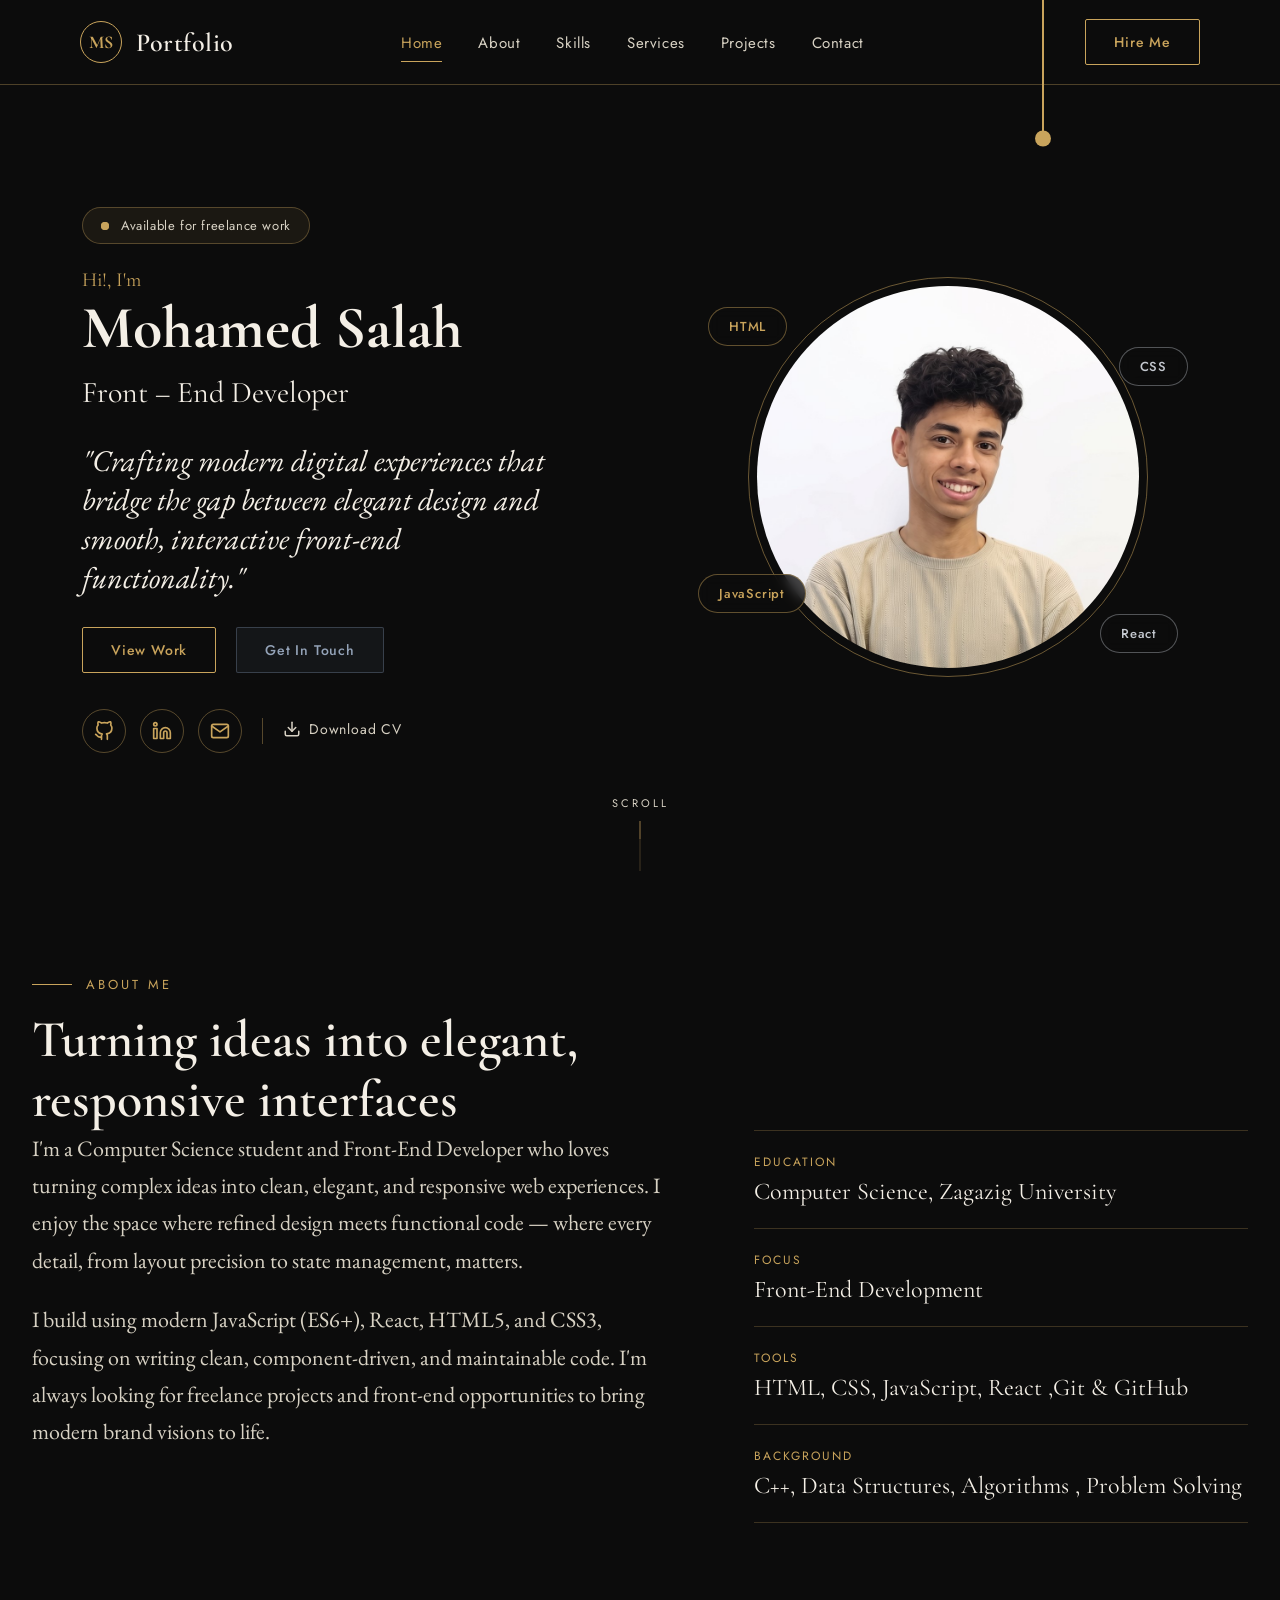
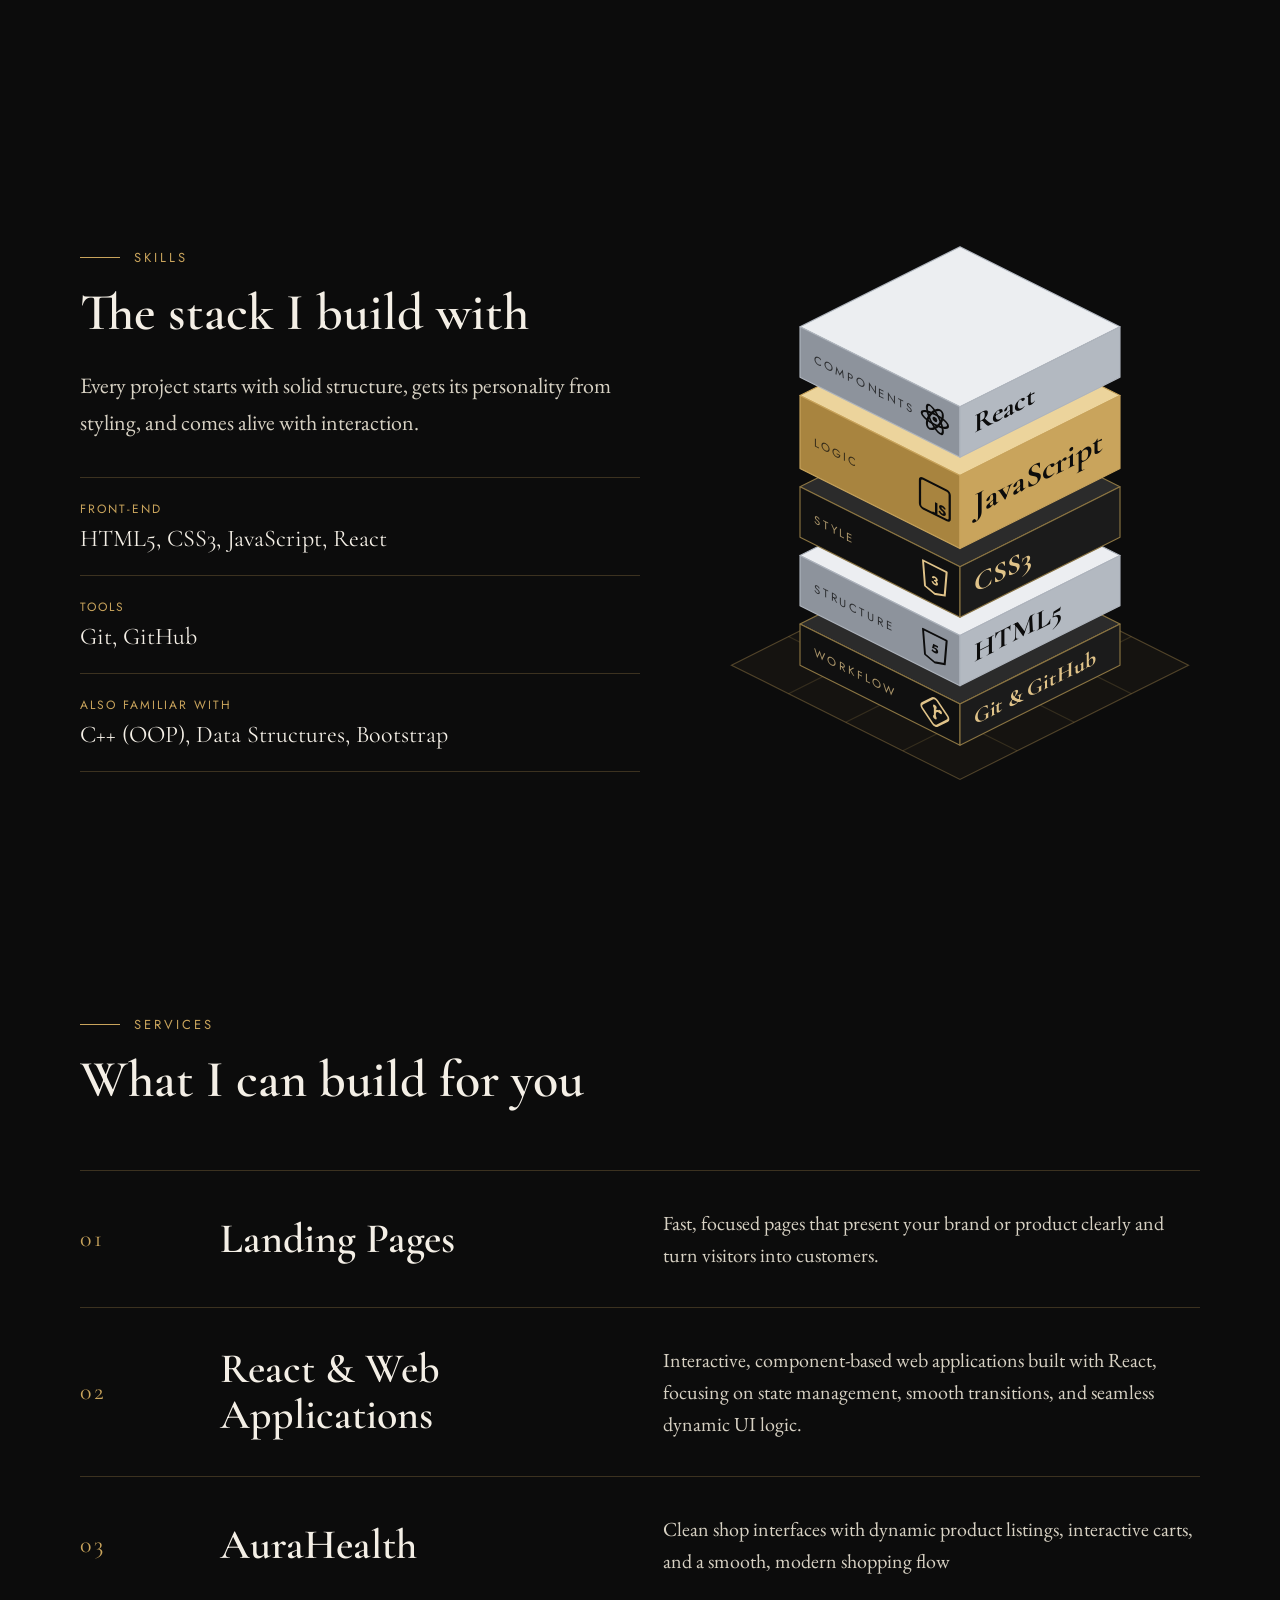
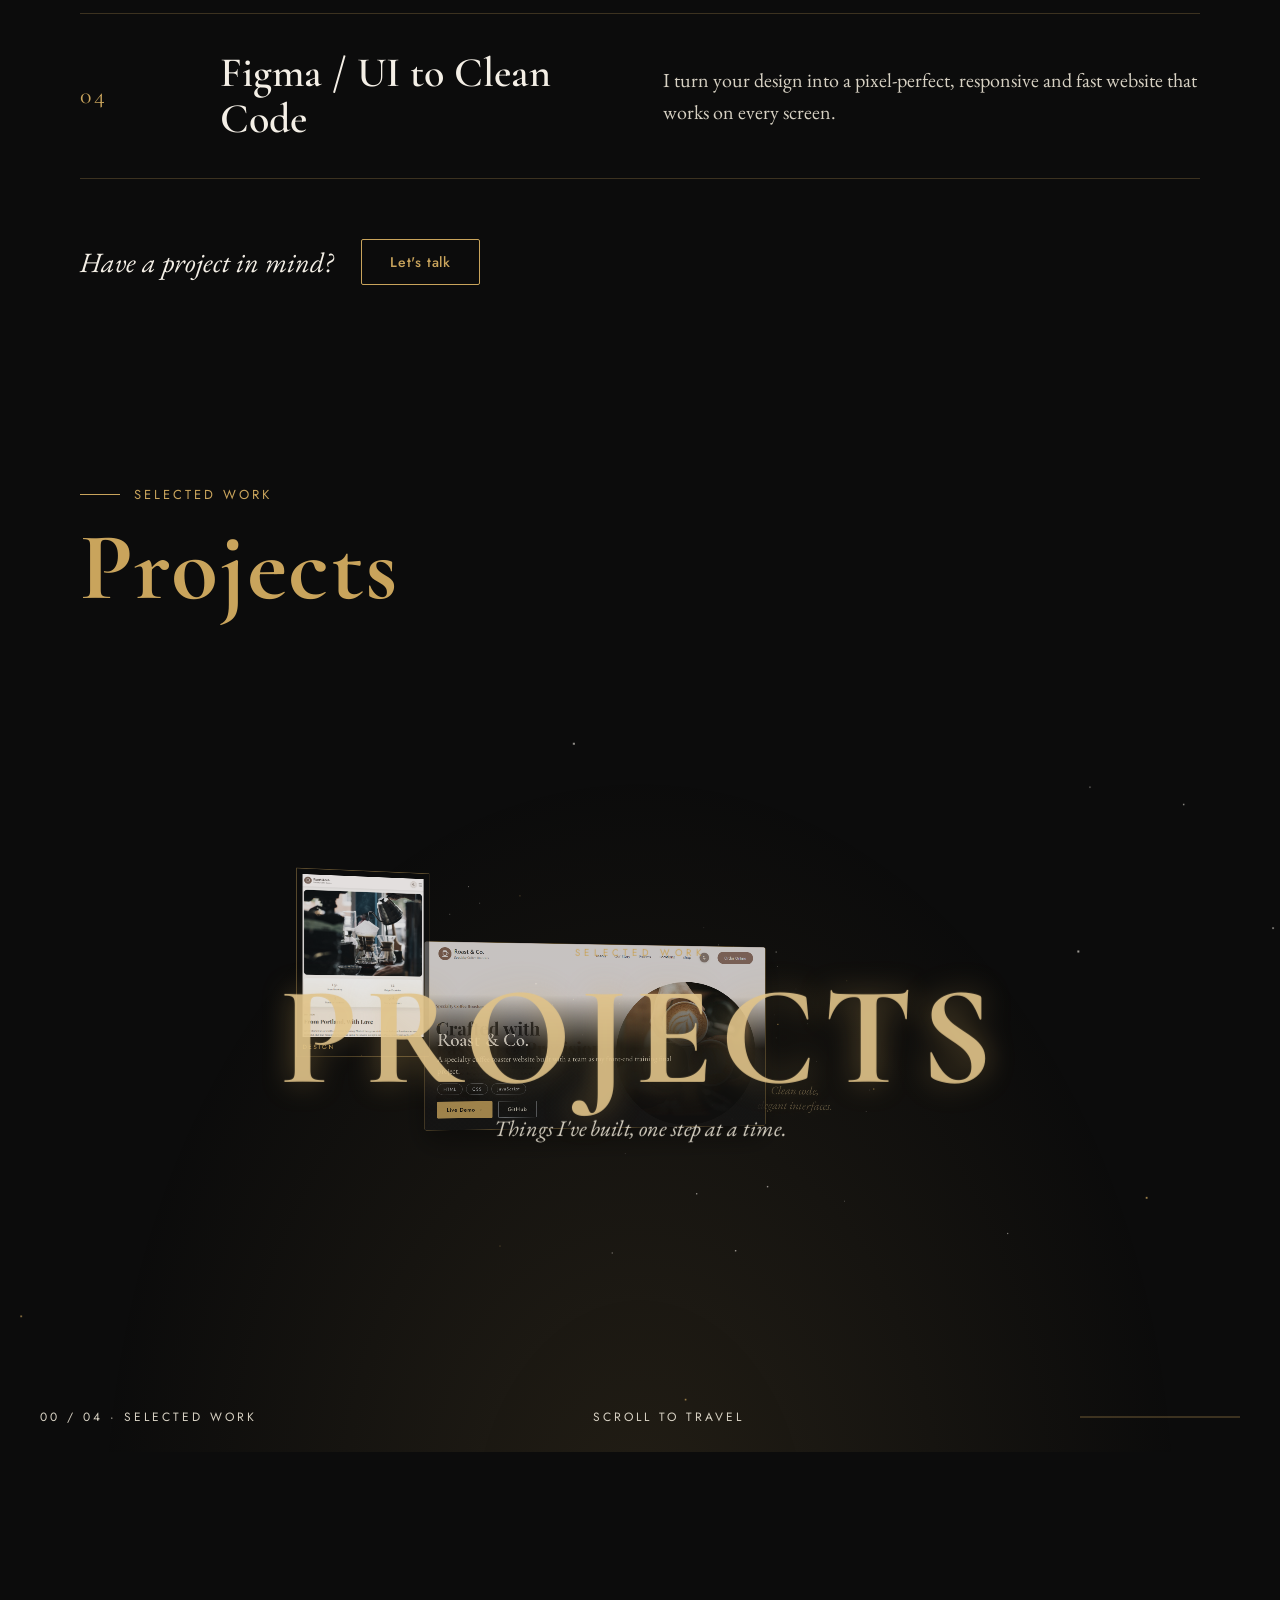
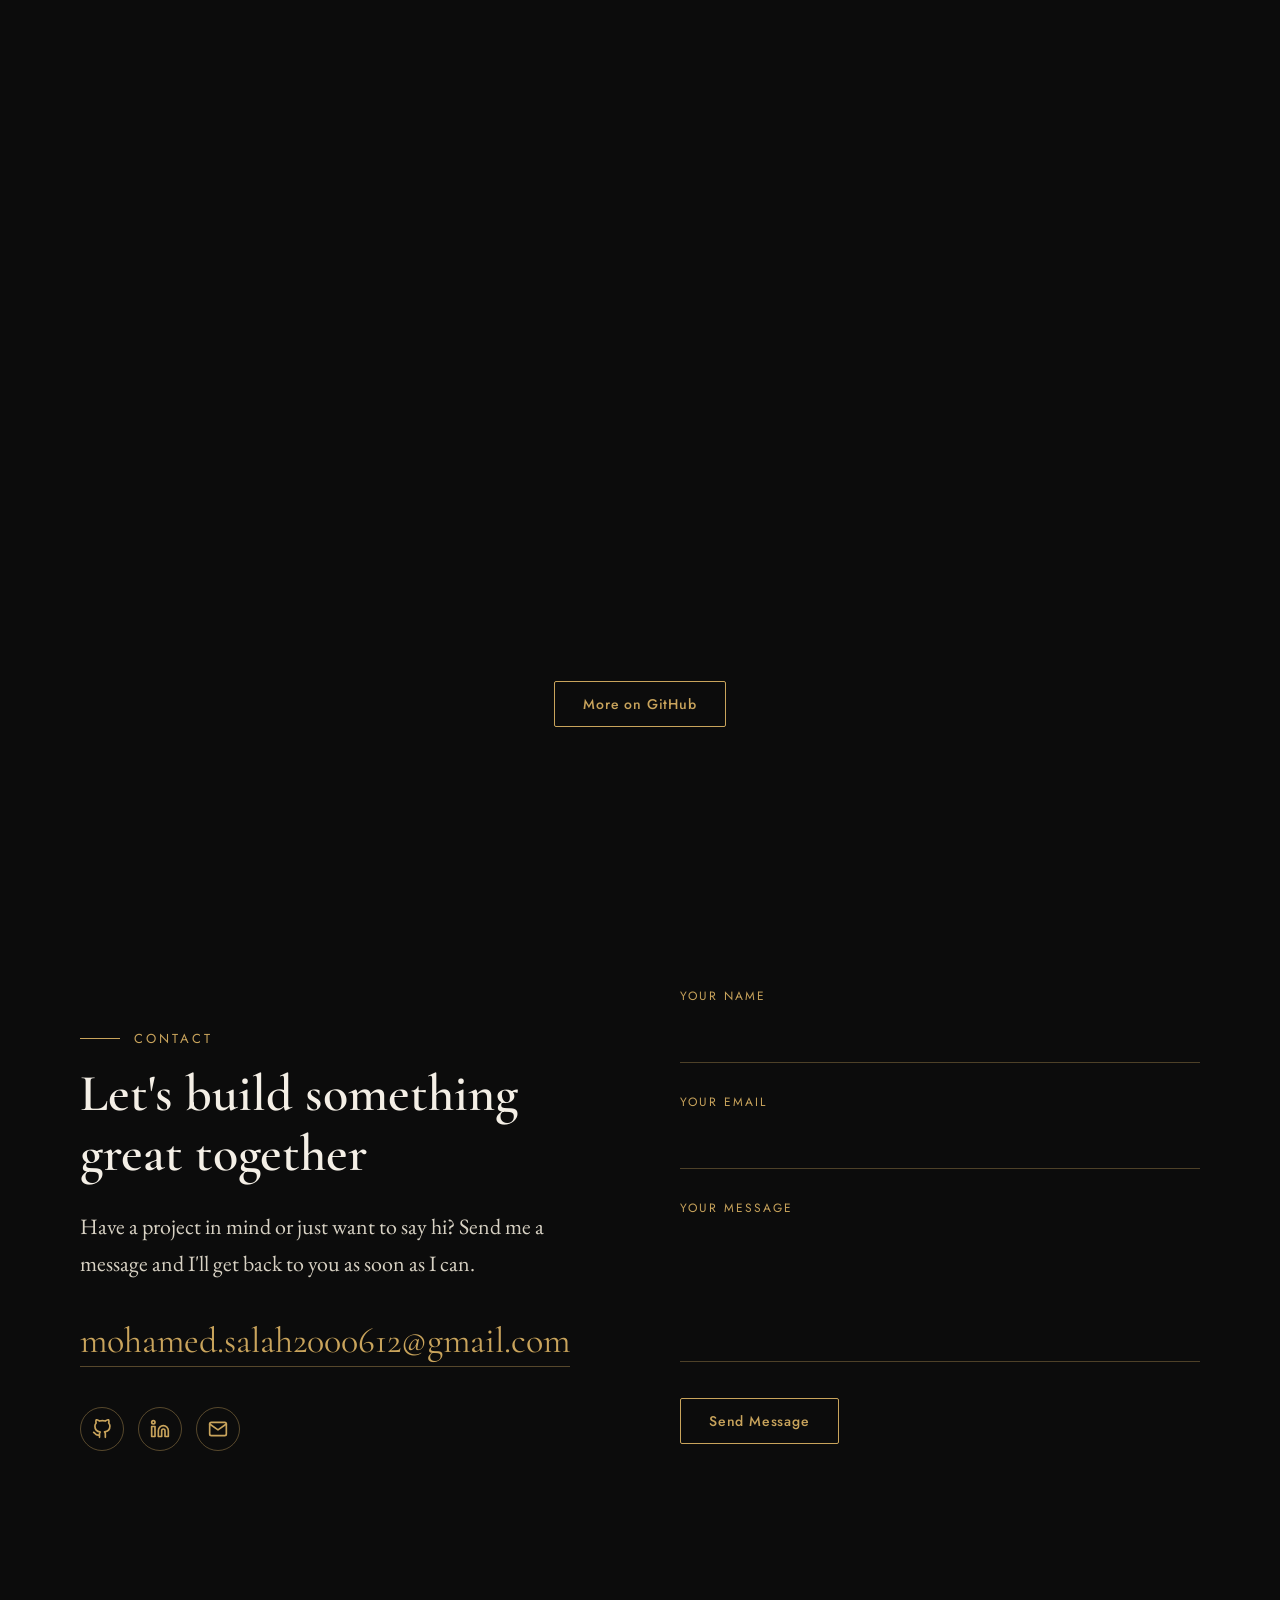
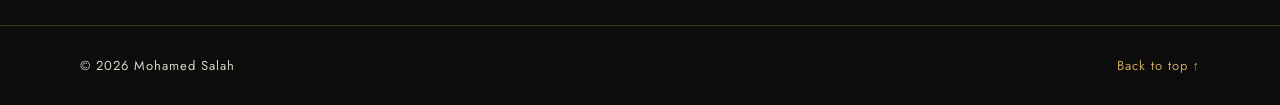
==== commit 22f81f95: "Add files via upload" ====
--- a/index.html
+++ b/index.html
@@ -63,6 +63,7 @@
         </header>
 
         <canvas id="ropeCanvas" class="rope-canvas"></canvas>
+        <div class="rope-handle" id="ropeHandle"></div>
 
         <section class="section Home" id="home">
 
--- a/style.css
+++ b/style.css
@@ -145,8 +145,7 @@
     gap: 30px;
 }
 
-/* ===== Buttons ===== */
-/* gold button (also used for Hire Me in the header) */
+
 /* ===== Buttons ===== */
 /* Button 1: gold outline (original style, also used for Hire Me in the header) */
 .hire-btn {
@@ -244,6 +243,22 @@
     top: 0;
     z-index: 200;
     pointer-events: none;
+}
+.rope-handle {
+    position: fixed;
+    top: 0;
+    left: 0;
+    z-index: 210;
+    width: 56px;
+    height: 56px;
+    margin: -28px 0 0 -28px;
+    border-radius: 50%;
+    cursor: grab;
+    touch-action: none;
+}
+
+.rope-handle.grabbing {
+    cursor: grabbing;
 }
 
 a:focus-visible {
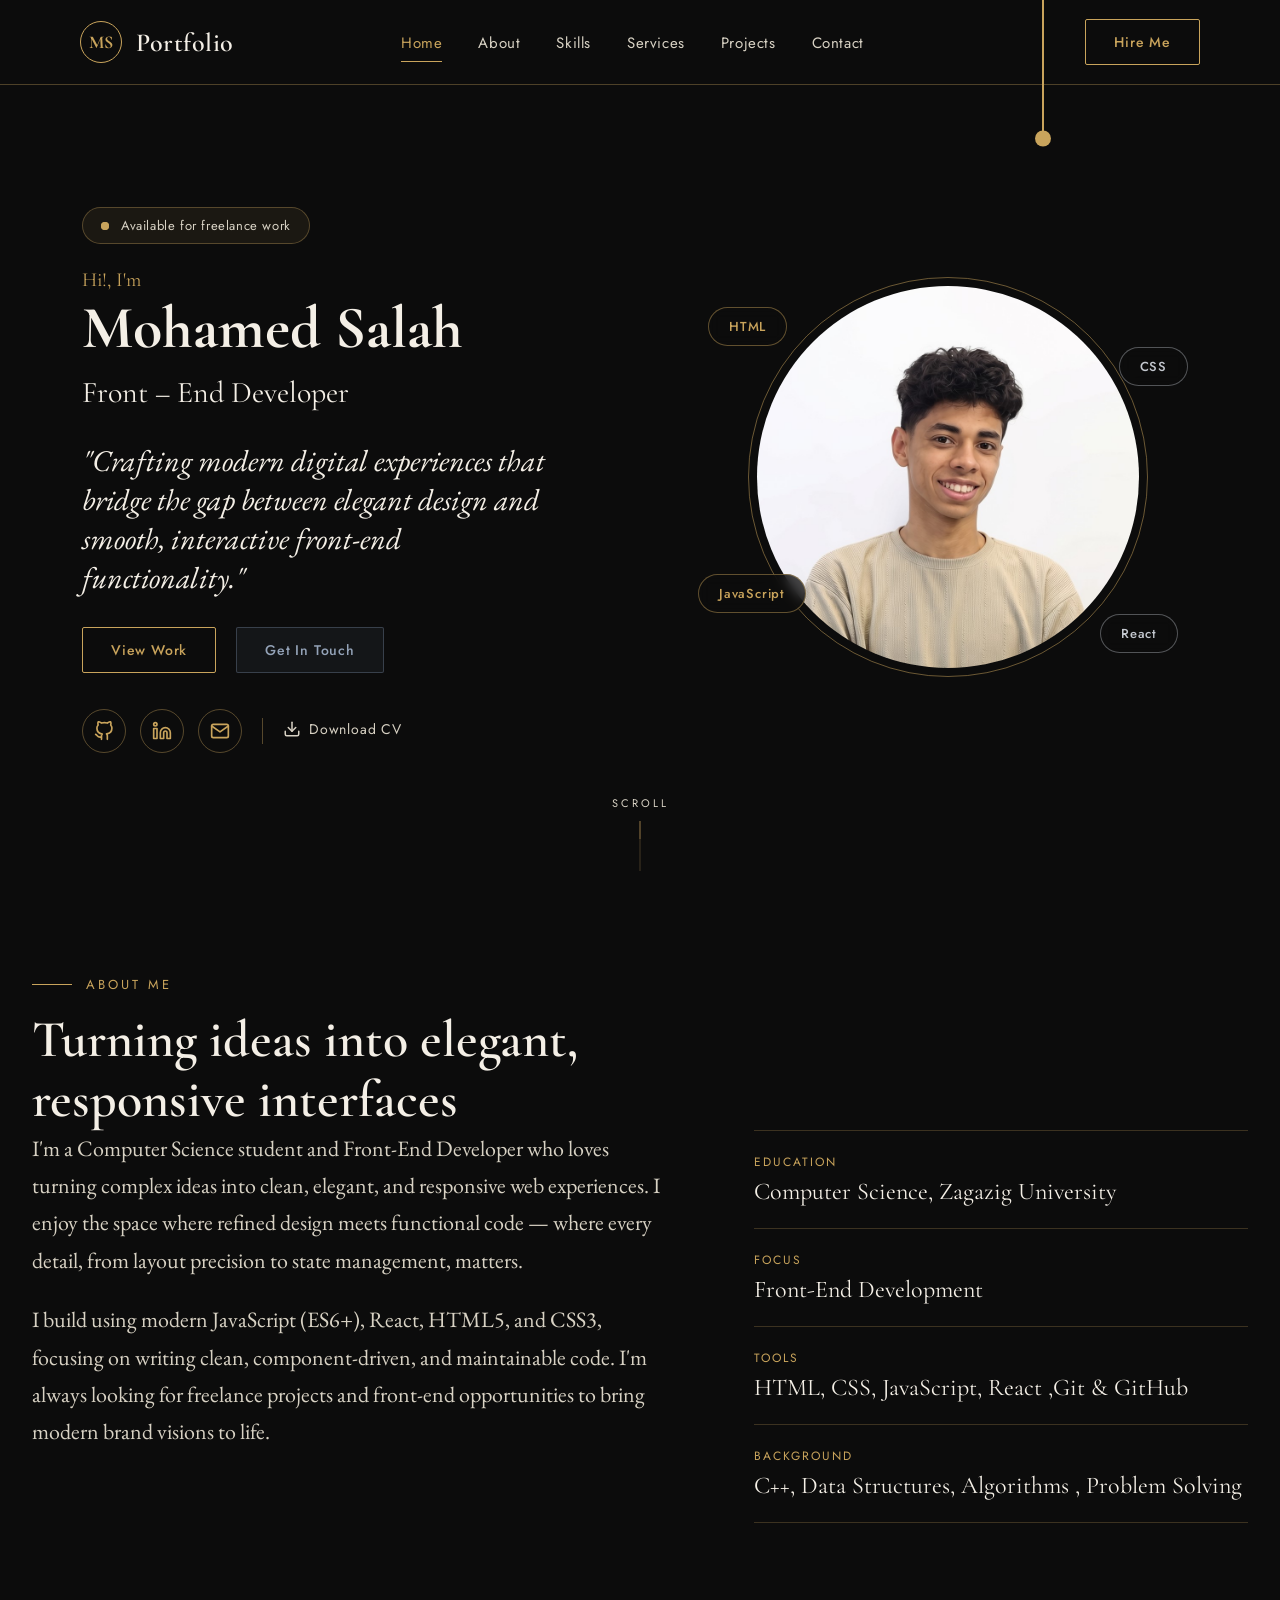
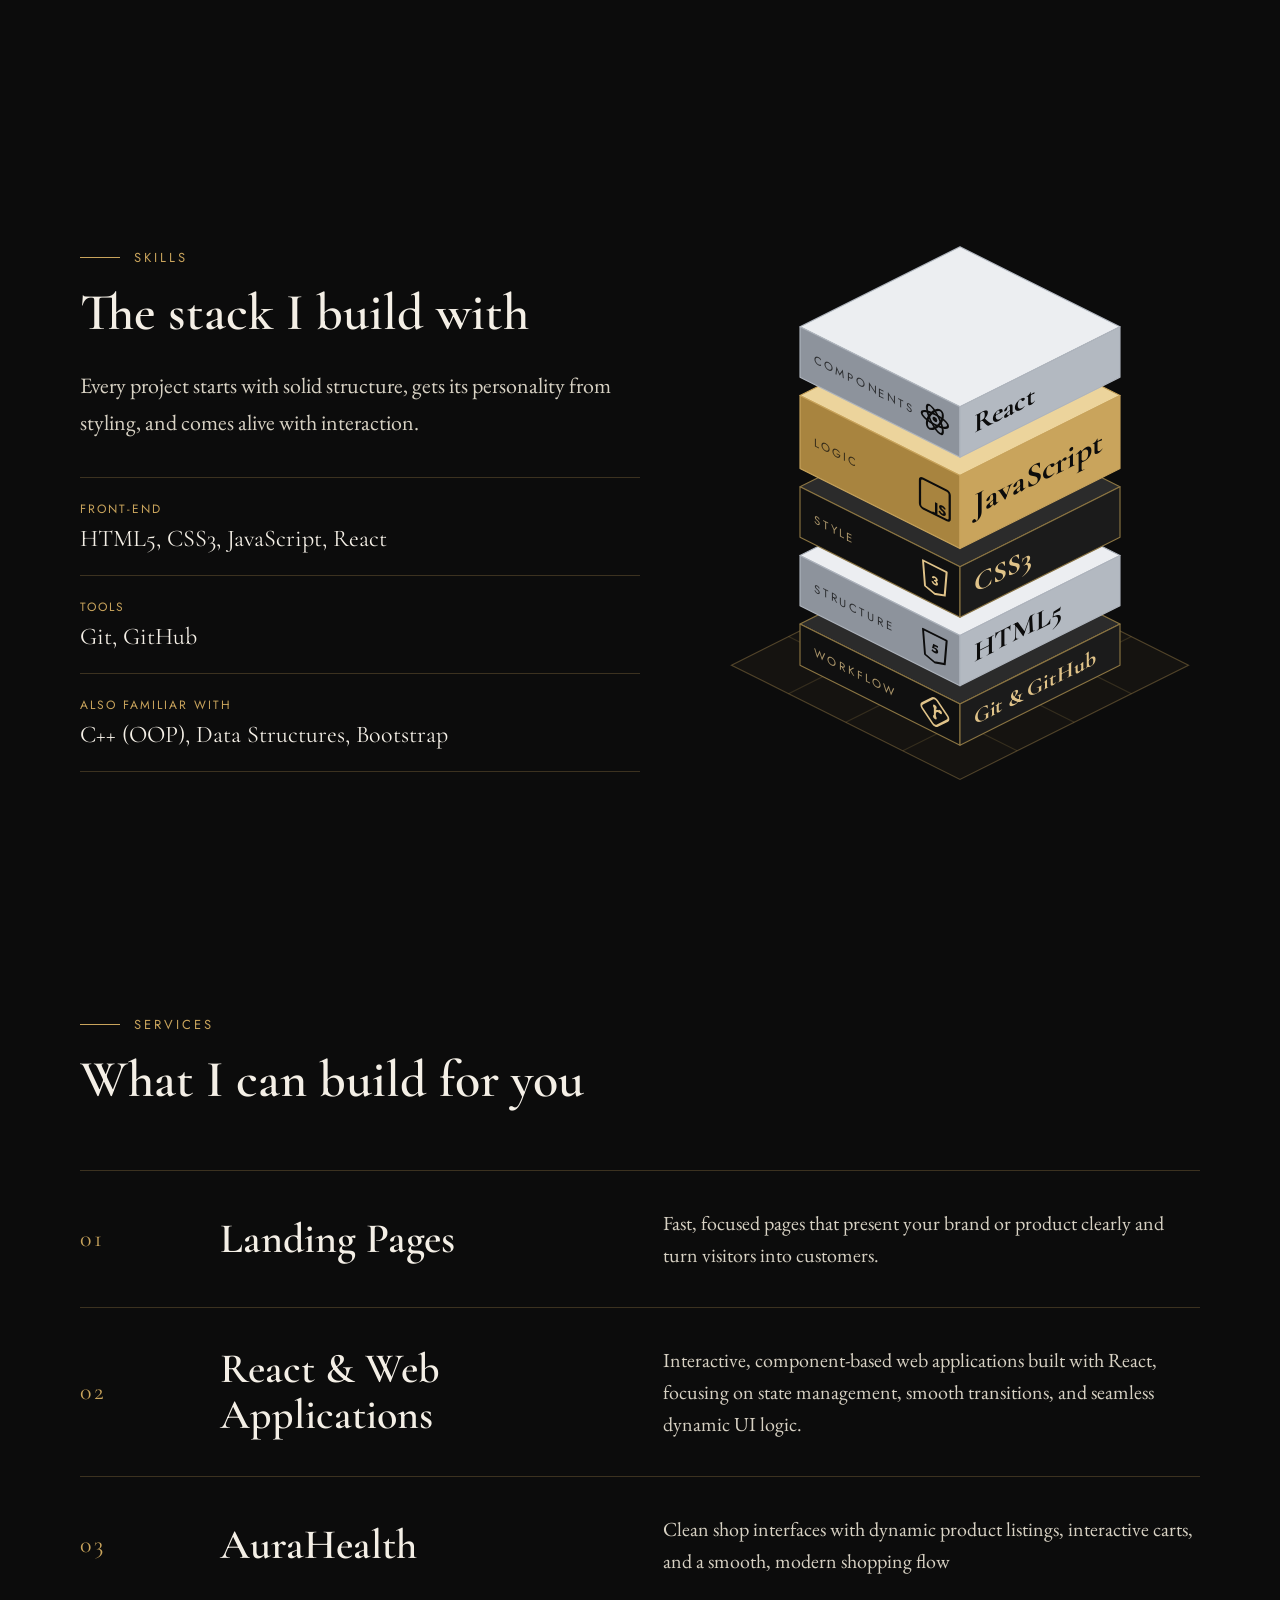
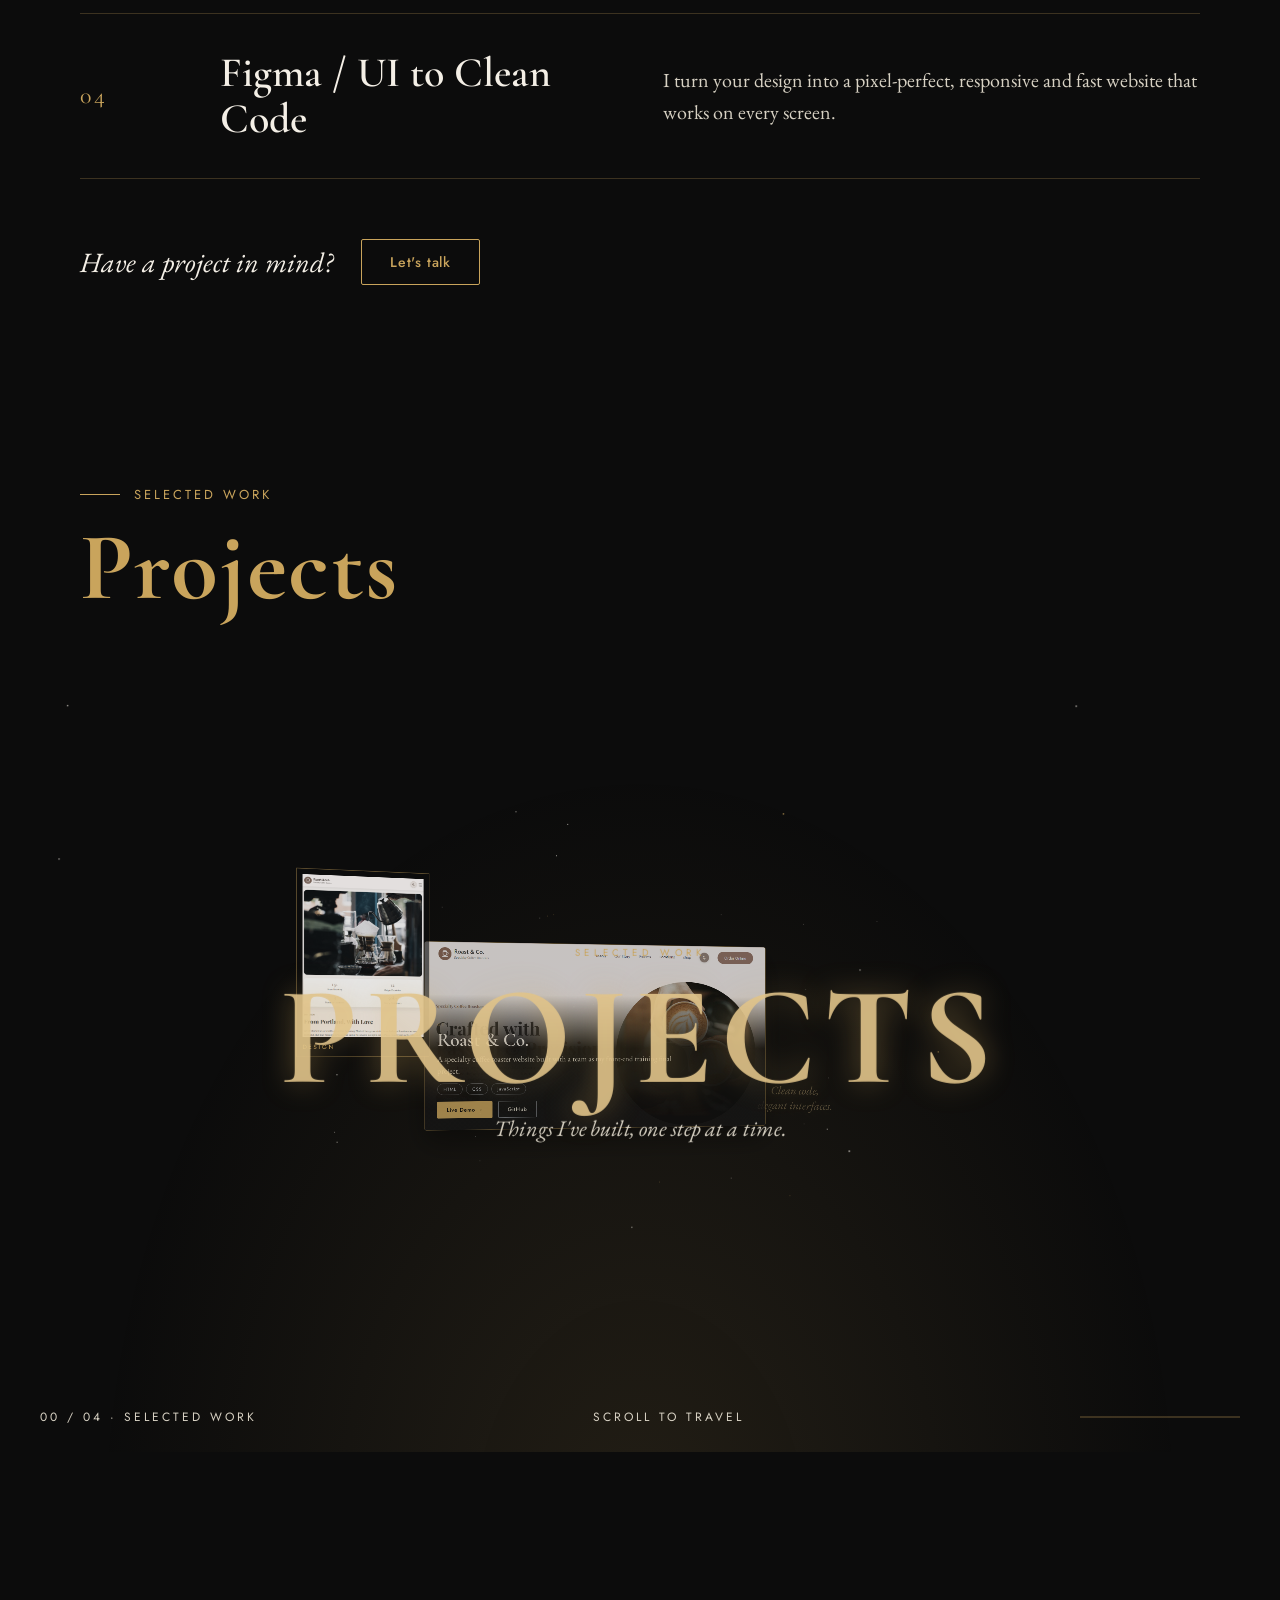
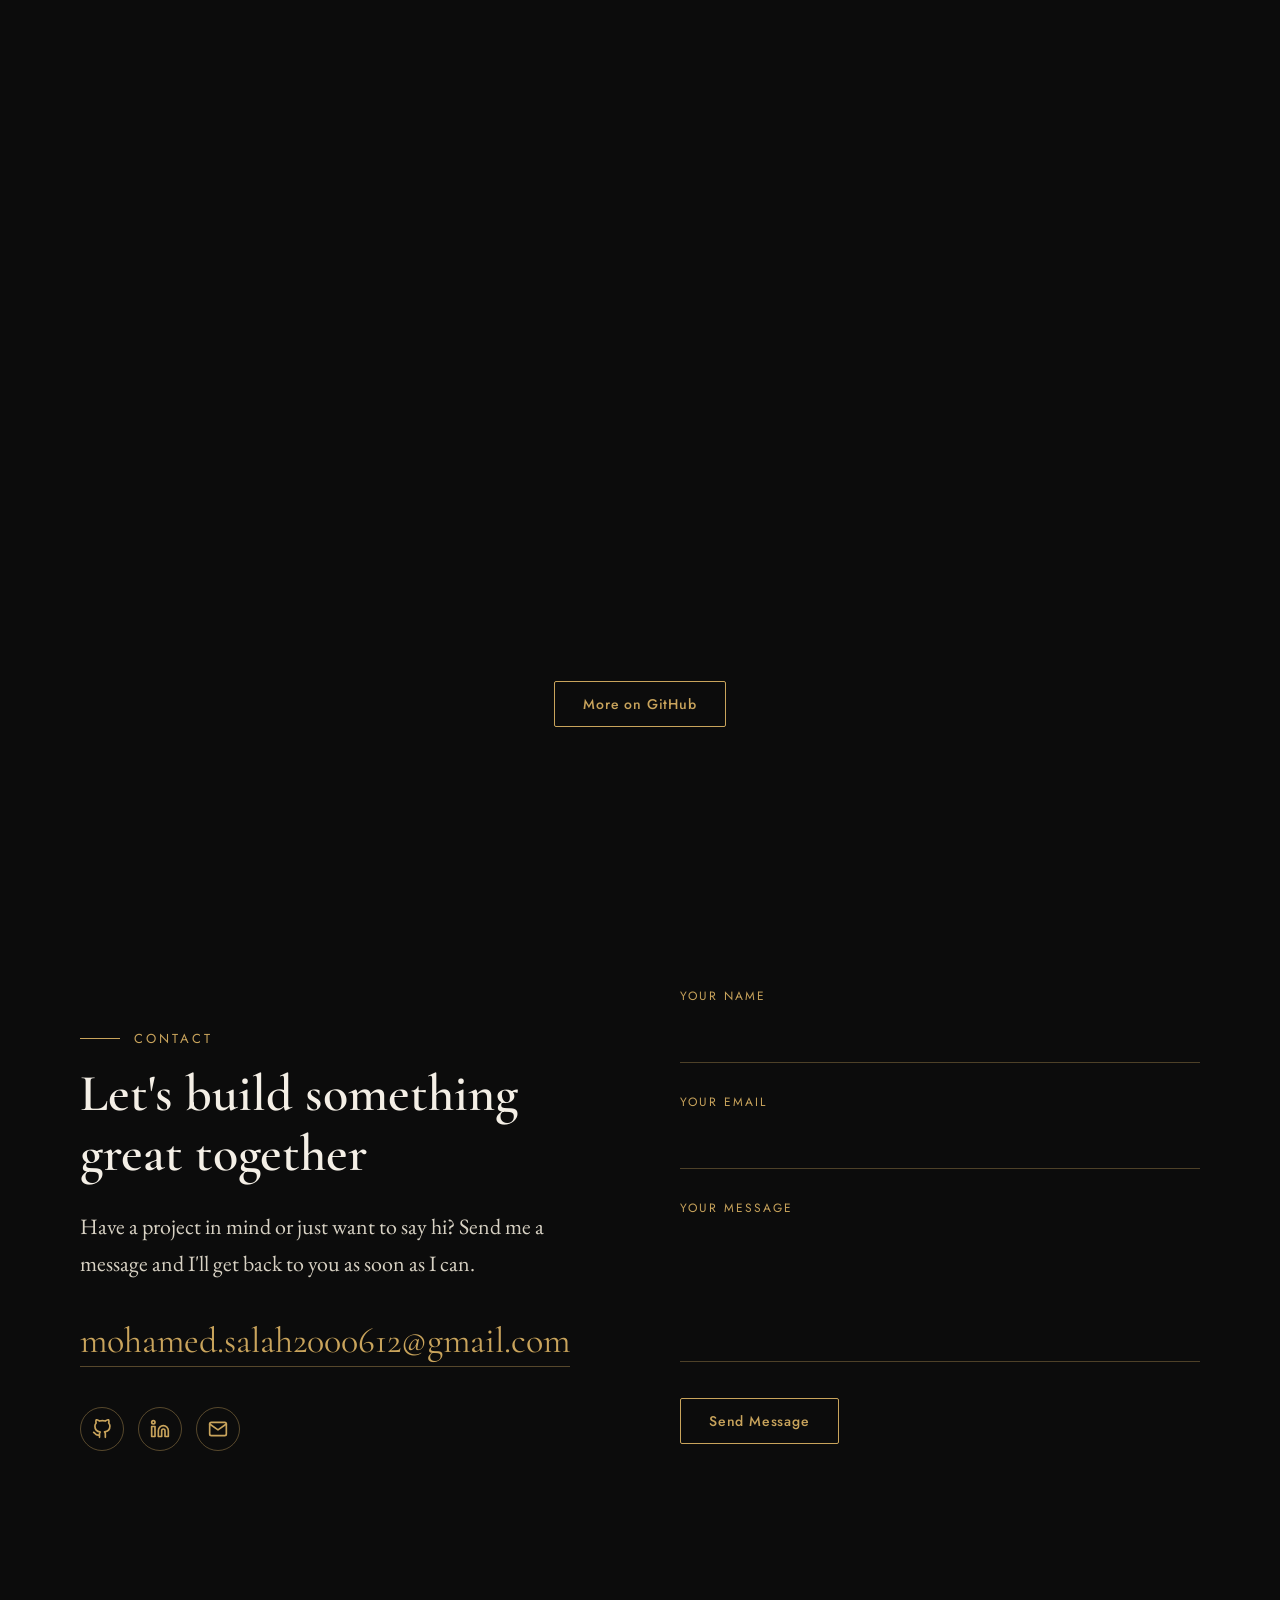
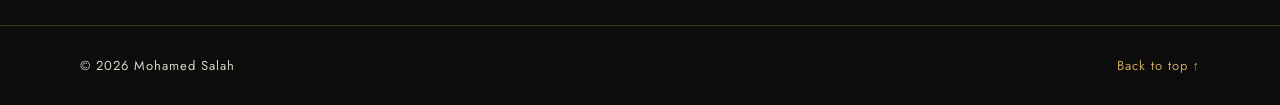
==== commit e784c379: "Update index.html" ====
--- a/index.html
+++ b/index.html
@@ -587,7 +587,7 @@
                     <!-- Card 4: this portfolio -->
                     <article class="project-card">
                         <img class="project-card-image"
-                            src="images/portfolio.png"
+                            src="images/Portfolio.png"
                             alt="My portfolio website">
                         <div class="project-card-info">
                             <span class="card-number">04</span>
@@ -704,4 +704,4 @@
         <script src="script.js"></script>
         <script src="Me.js"></script>
     </body>
-</html>+</html>
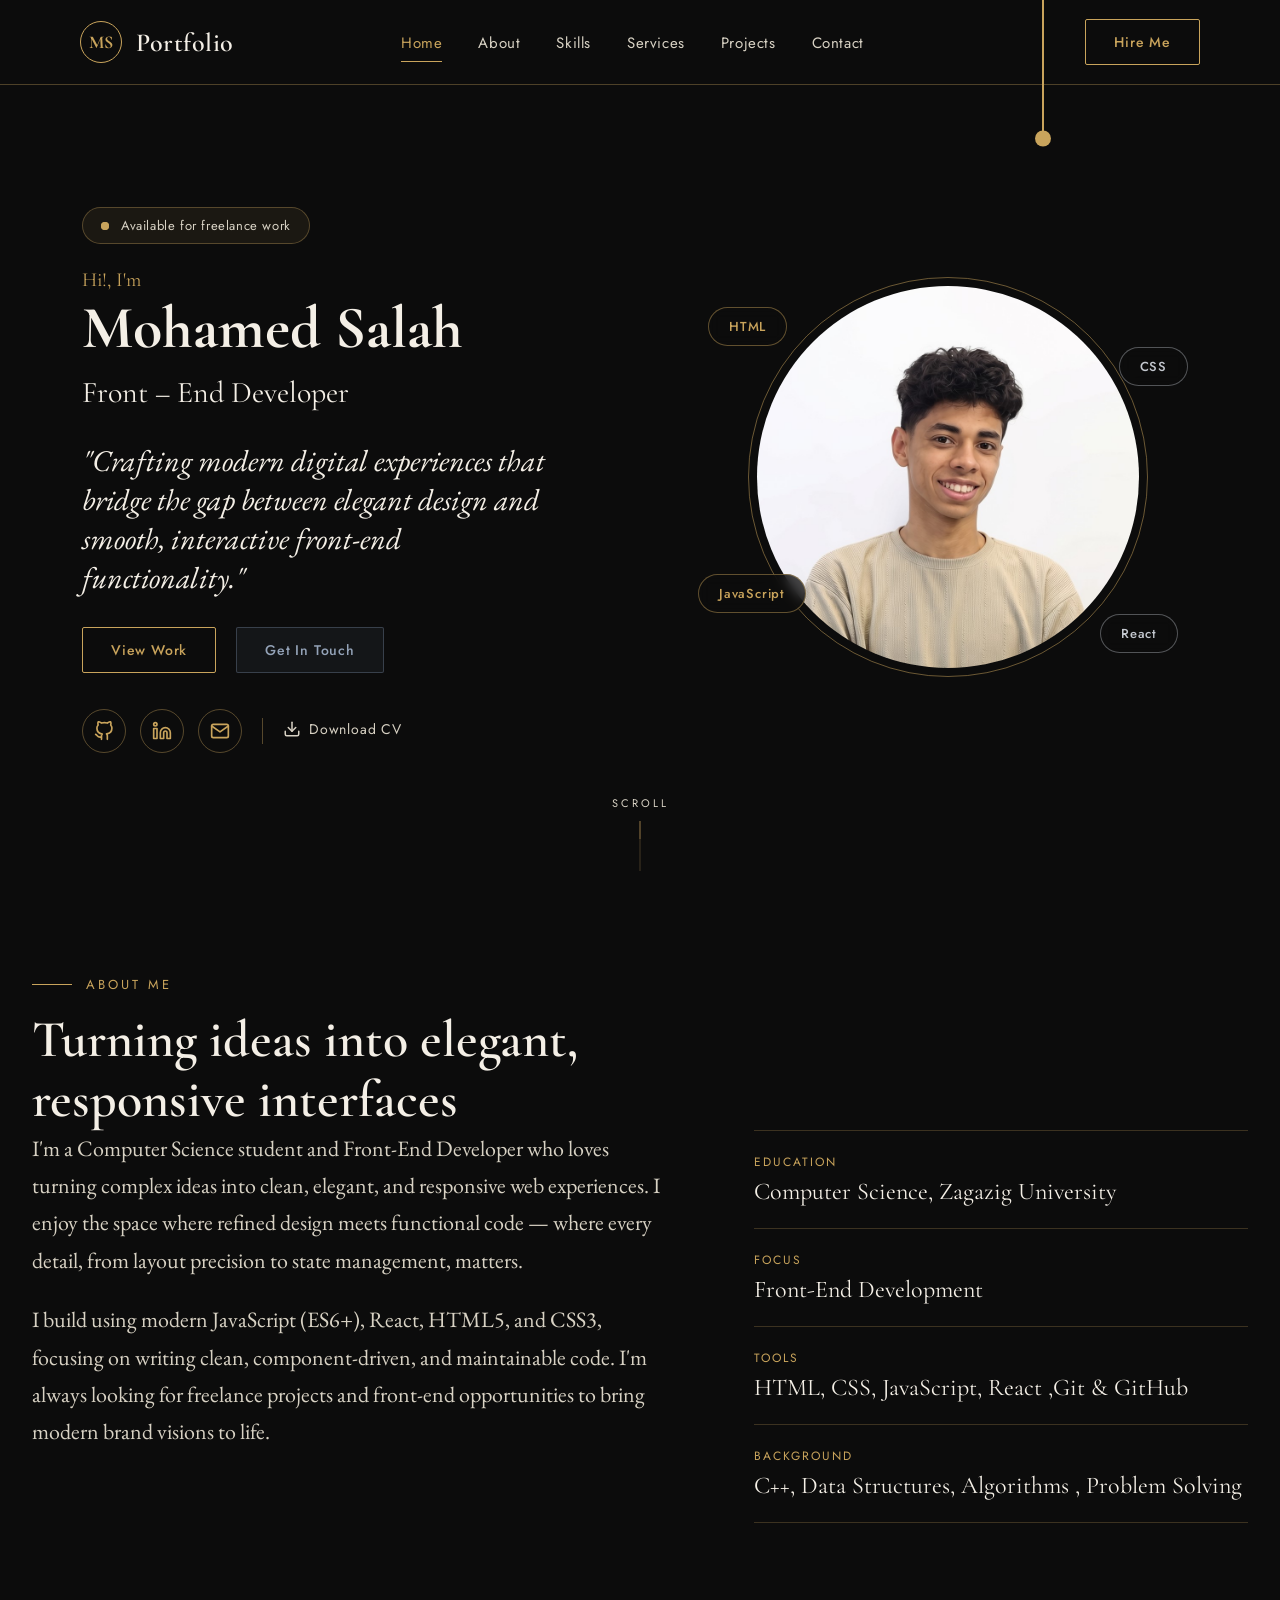
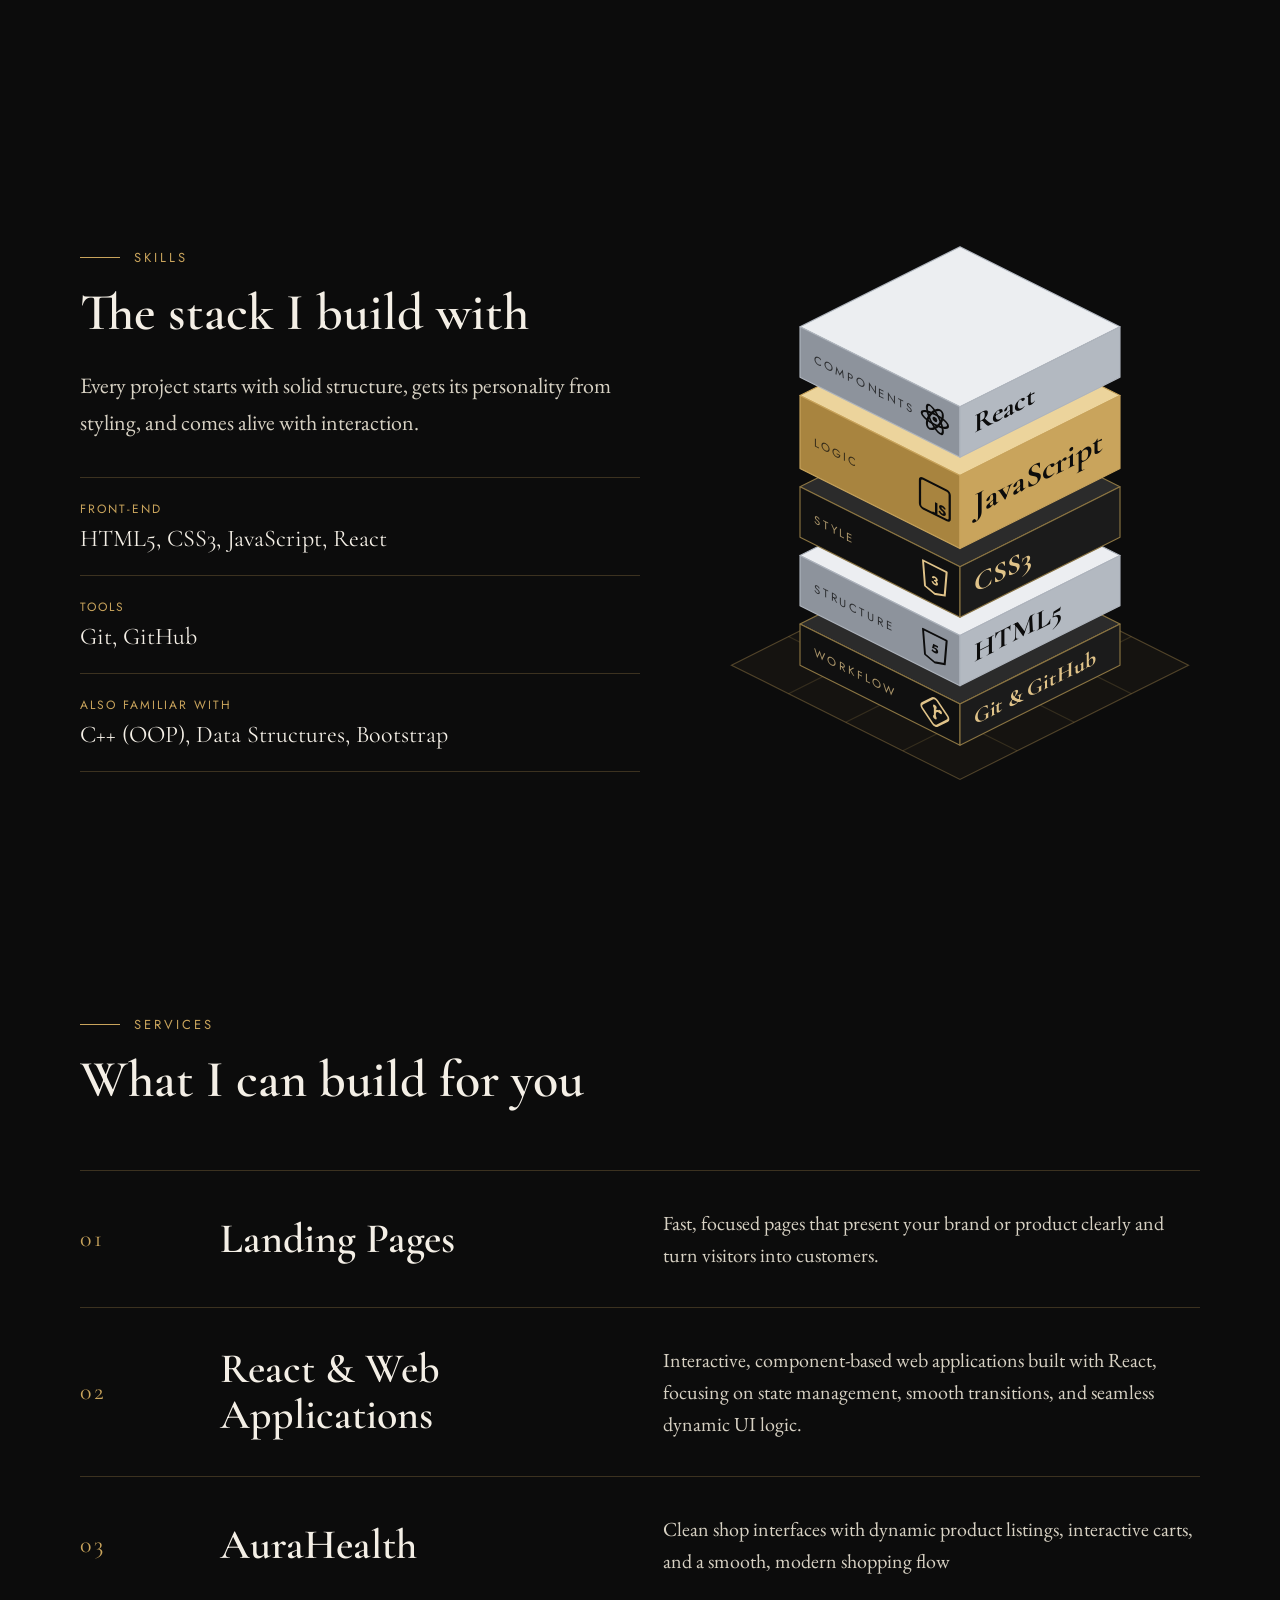
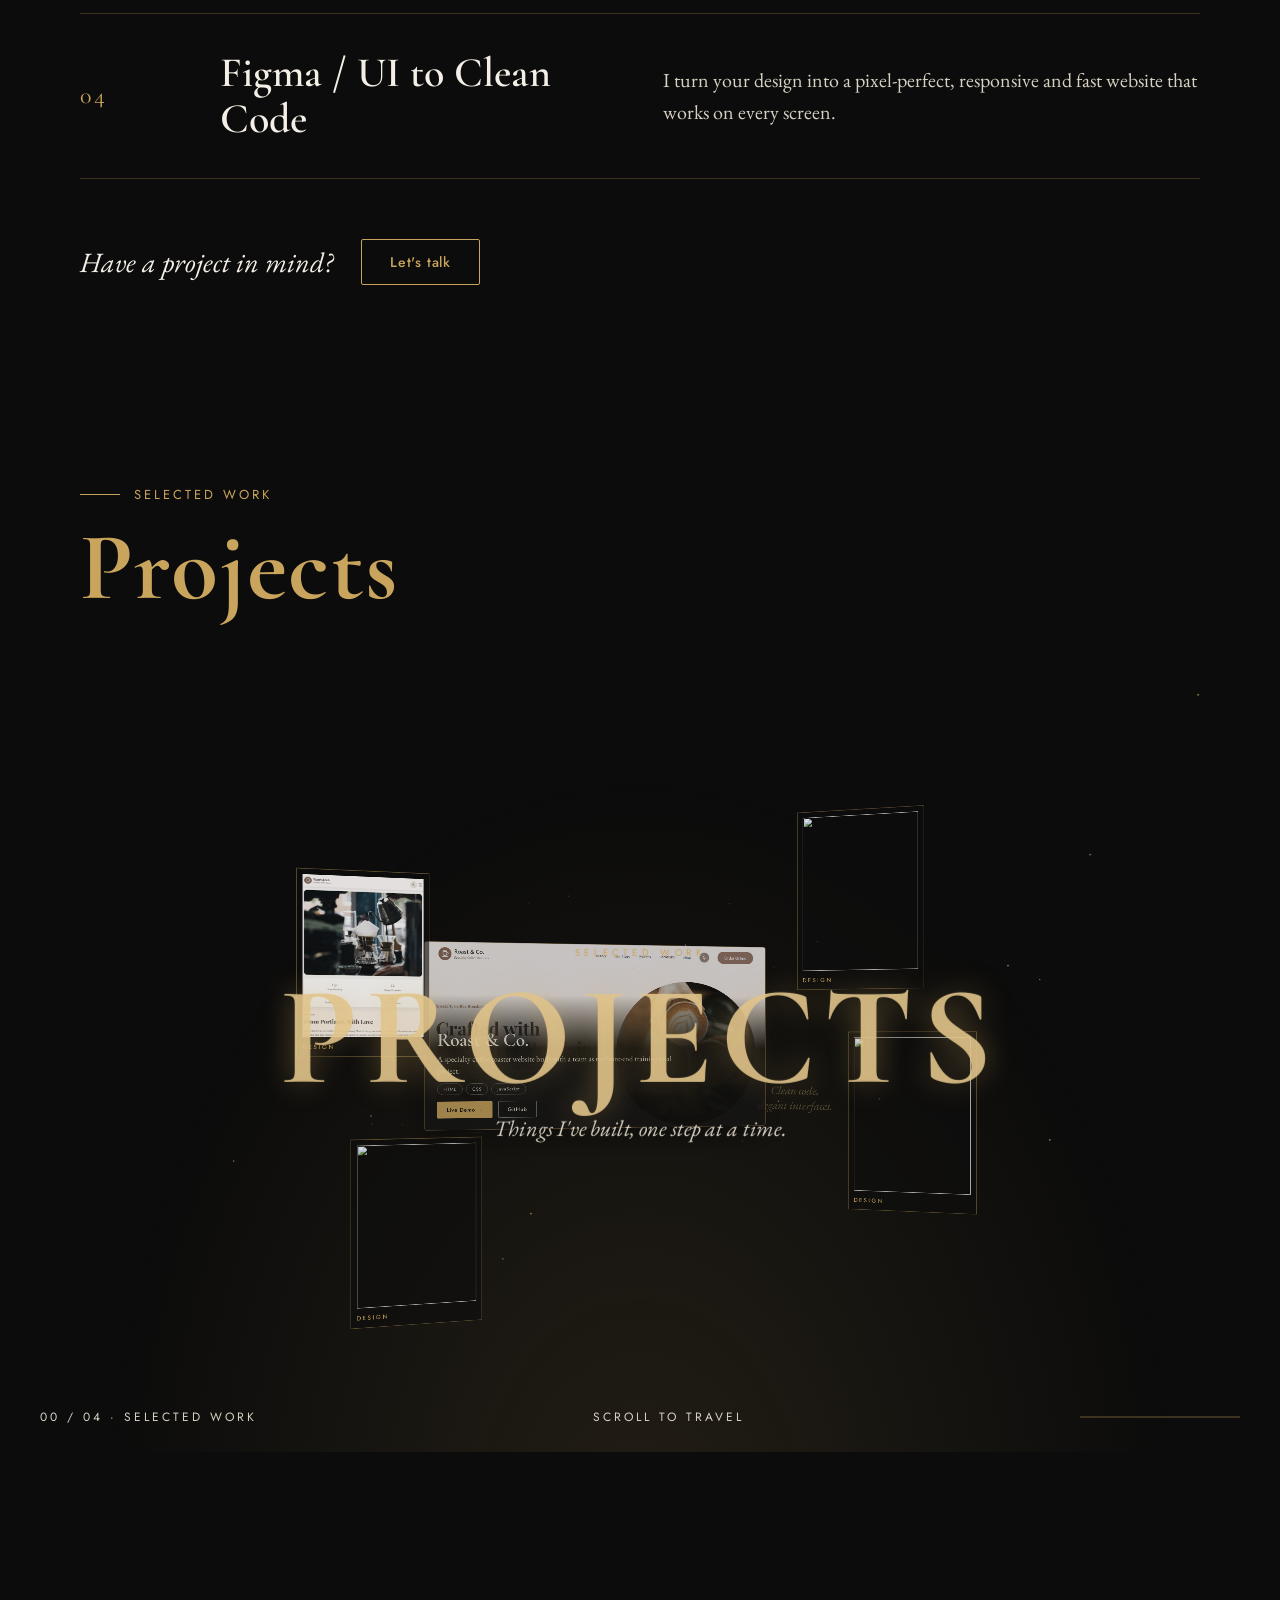
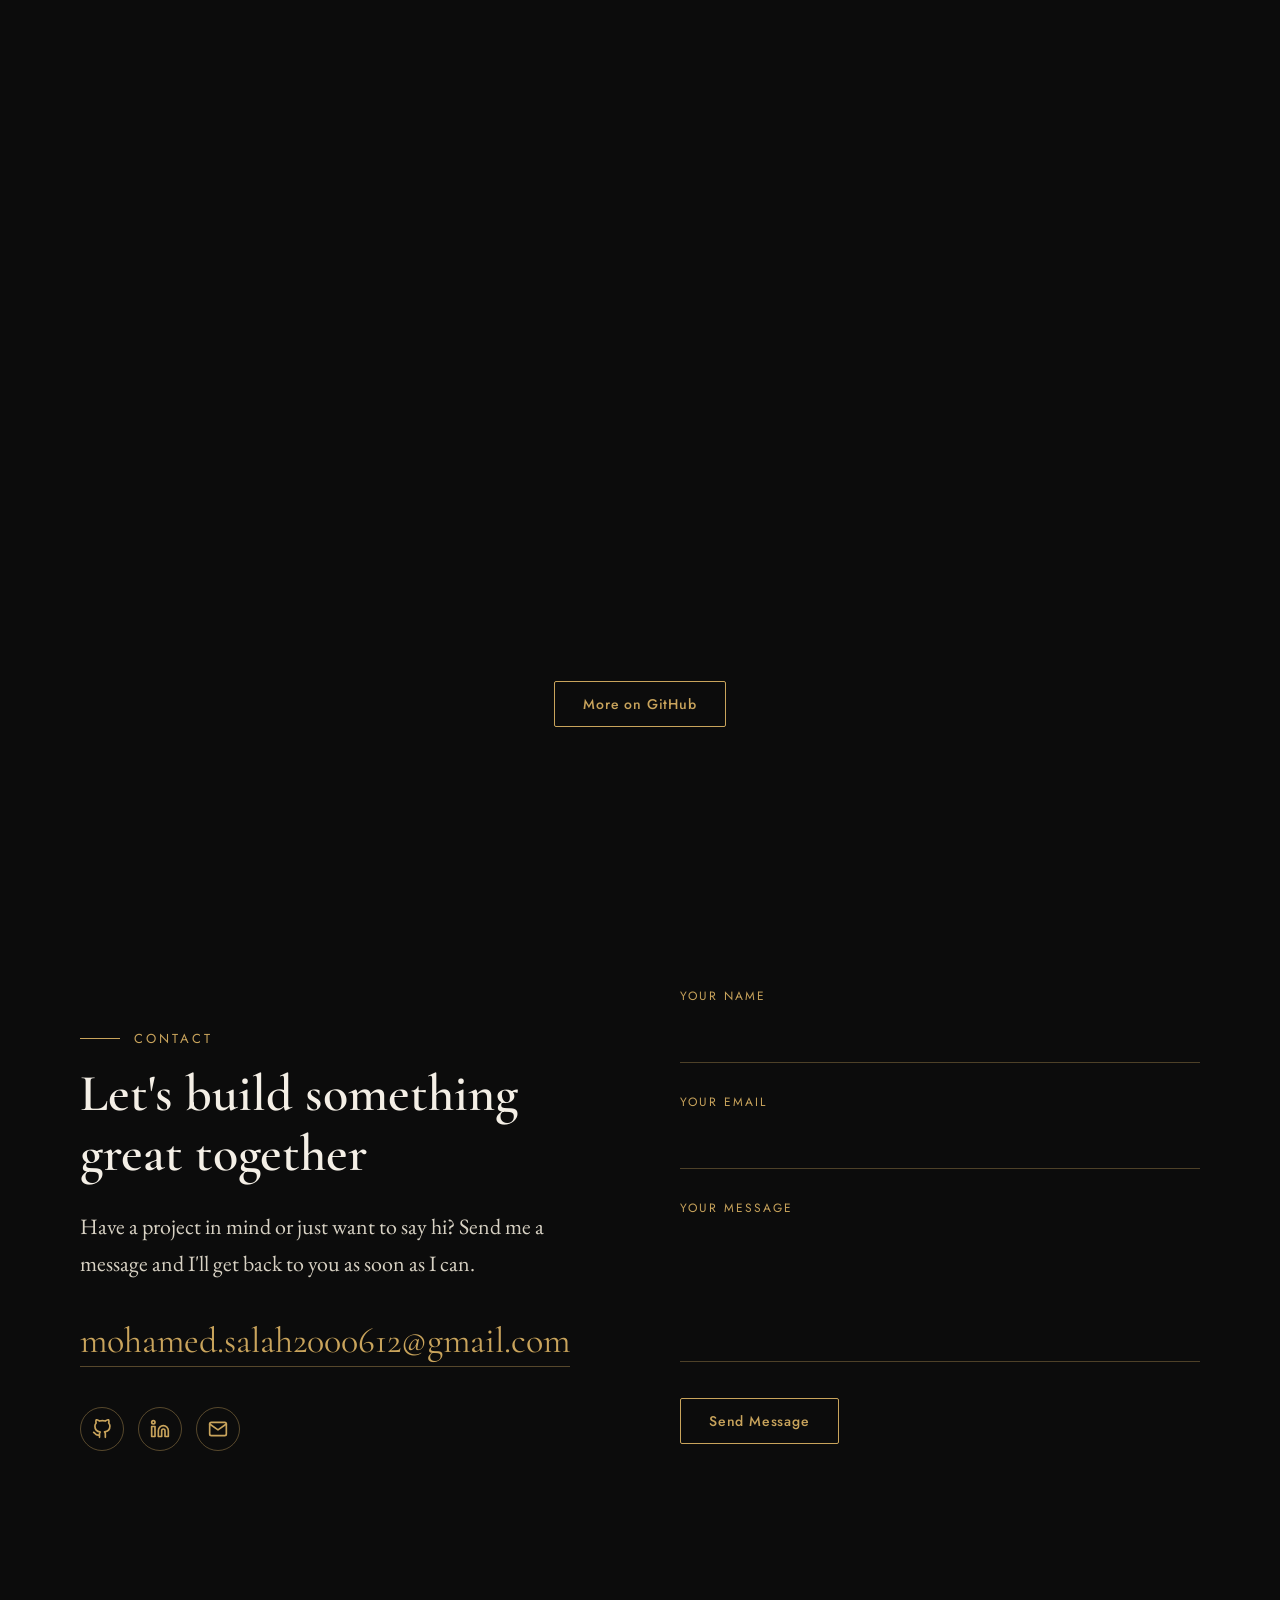
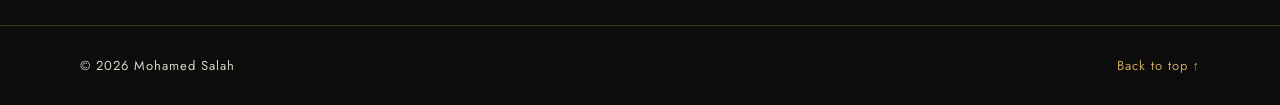
==== commit 78499b0b: "Update index.html" ====
--- a/index.html
+++ b/index.html
@@ -477,6 +477,21 @@
                         <img src="images/roast-and-co2.png" alt>
                         <span class="frame-caption">Design</span>
                     </div>
+                    <div class="float-frame frame-image" data-x="520"
+                        data-y="150" data-z="-900">
+                        <img src="images/roast-and-co3.png" alt>
+                        <span class="frame-caption">Design</span>
+                    </div>
+                    <div class="float-frame frame-image" data-x="420"
+                        data-y="-280" data-z="-900">
+                        <img src="images/roast-and-co4.png" alt>
+                        <span class="frame-caption">Design</span>
+                    </div>
+                    <div class="float-frame frame-image" data-x="-420"
+                        data-y="350" data-z="-900">
+                        <img src="images/roast-and-co5.png" alt>
+                        <span class="frame-caption">Design</span>
+                    </div>
 
                     <div class="float-frame frame-text" data-x="480"
                         data-y="170" data-z="-2100">
@@ -484,8 +499,28 @@
                     </div>
 
                     <div class="float-frame frame-image" data-x="-500"
-                        data-y="160" data-z="-3000">
+                        data-y="160" data-z="-2400">
+                        <img src="images/planing-force_phone.png" alt>
+                        <span class="frame-caption">Detail</span>
+                    </div>
+                    <div class="float-frame frame-image" data-x="700"
+                        data-y="-160" data-z="-2500">
+                        <img src="images/planing-force1.png" alt>
+                        <span class="frame-caption">Detail</span>
+                    </div>
+                    <div class="float-frame frame-image" data-x="-600"
+                        data-y="160" data-z="-3700">
                         <img src="images/AuraHealth2.png" alt>
+                        <span class="frame-caption">Detail</span>
+                    </div>
+                    <div class="float-frame frame-image" data-x="-550"
+                        data-y="-300" data-z="-3800">
+                        <img src="images/AuraHealth3.png" alt>
+                        <span class="frame-caption">Detail</span>
+                    </div>
+                    <div class="float-frame frame-image" data-x="500"
+                        data-y="160" data-z="-3800">
+                        <img src="images/AuraHealth_phone.png" alt>
                         <span class="frame-caption">Detail</span>
                     </div>
 
@@ -497,6 +532,20 @@
                         data-y="150" data-z="-5000">
                         <img src="images/Portfolio2.png" alt>
                         <span class="frame-caption">Your caption</span>
+                    </div>
+                    <div class="float-frame frame-image" data-x="-350"
+                        data-y="-250" data-z="-5100">
+                        <img src="images/Portfolio3.png" alt>
+                        <span class="frame-caption">Your caption</span>
+                    </div>
+                    <div class="float-frame frame-image" data-x="550"
+                        data-y="250" data-z="-5100">
+                        <img src="images/Portfolio1.png" alt>
+                        <span class="frame-caption">Your caption</span>
+                    </div>
+                    <div class="float-frame frame-text frame-silver"
+                        data-x="500" data-y="-150" data-z="-5100">
+                        <p>In my own world<br>Where I'm just being myself.</p>
                     </div>
 
                     <!-- Card 1 -->
@@ -621,7 +670,7 @@
         </div>
 
         <div class="projects-more">
-            <a href="https://github.com/your-username" class="hire-btn"
+            <a href="https://github.com/MohamedSalah-Dev" class="hire-btn"
                 target="_blank" rel="noopener">More on GitHub</a>
         </div>
         <section class="section contact" id="contact">
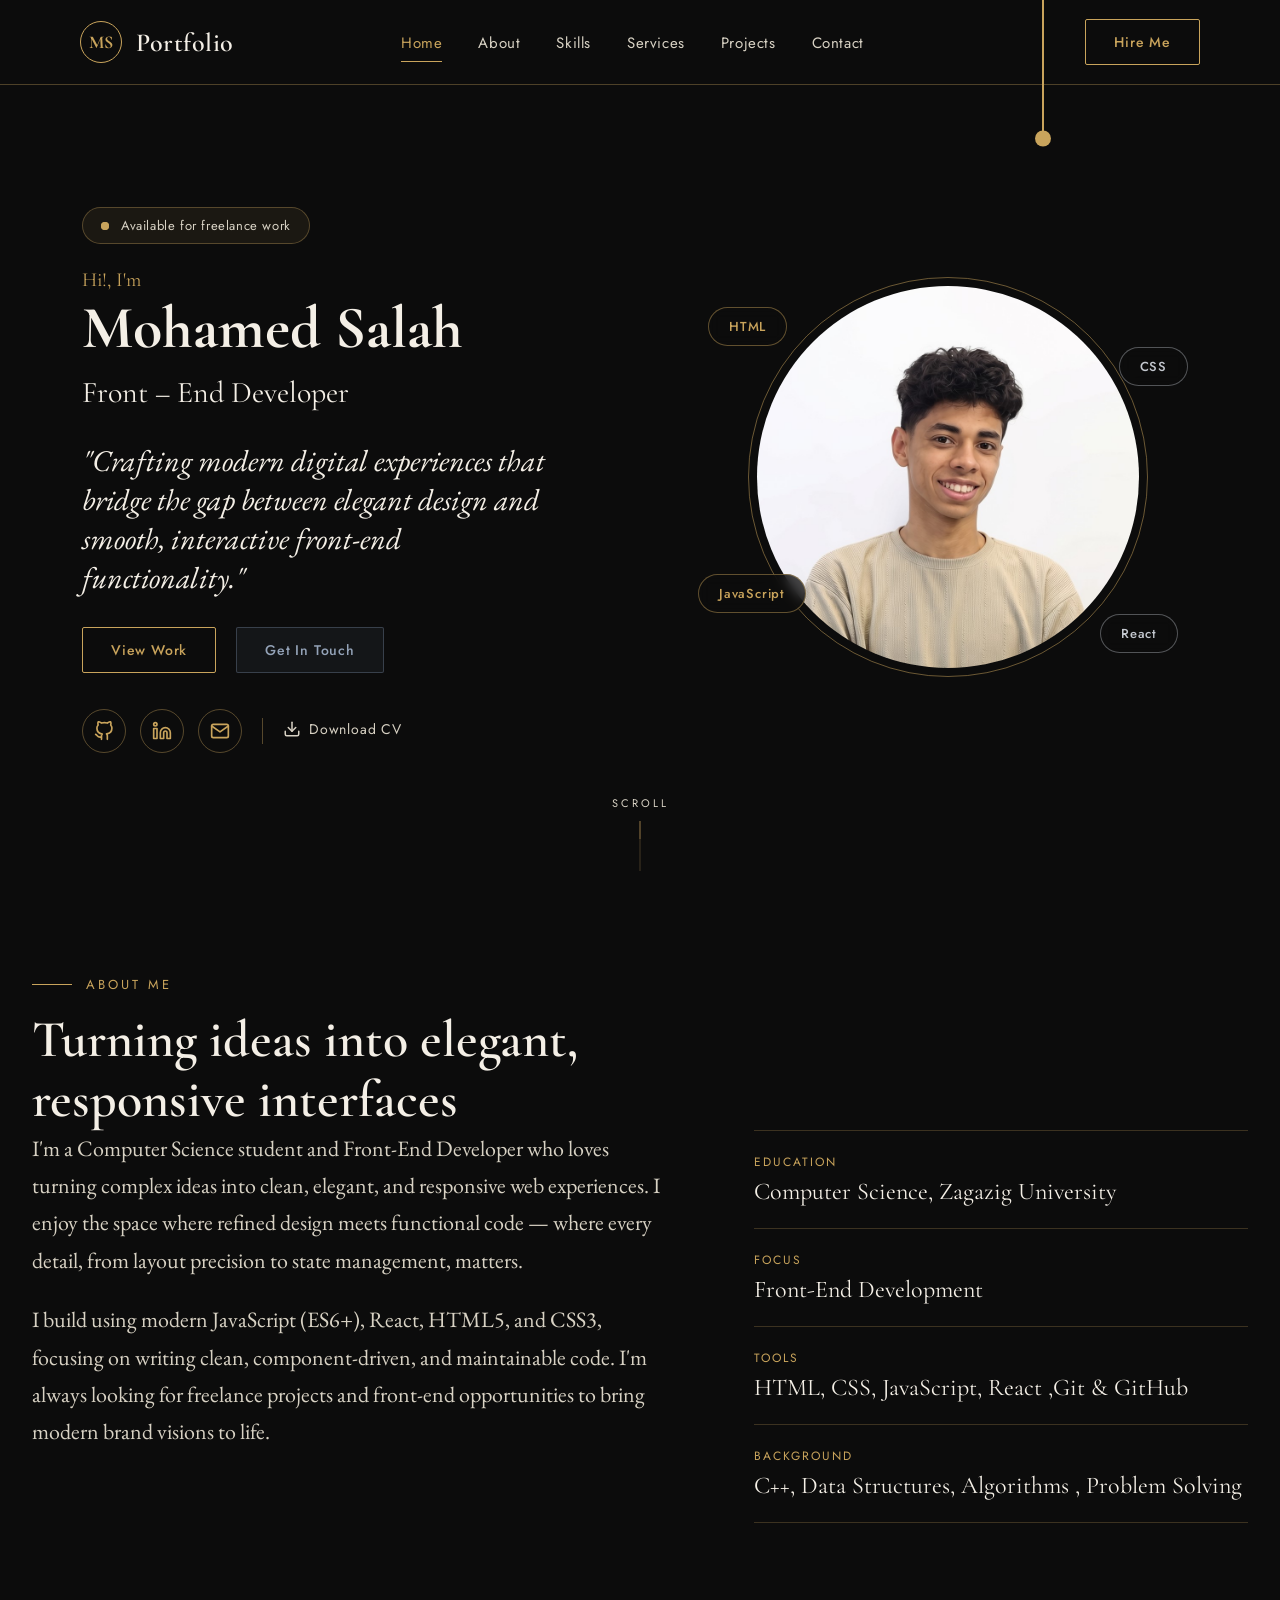
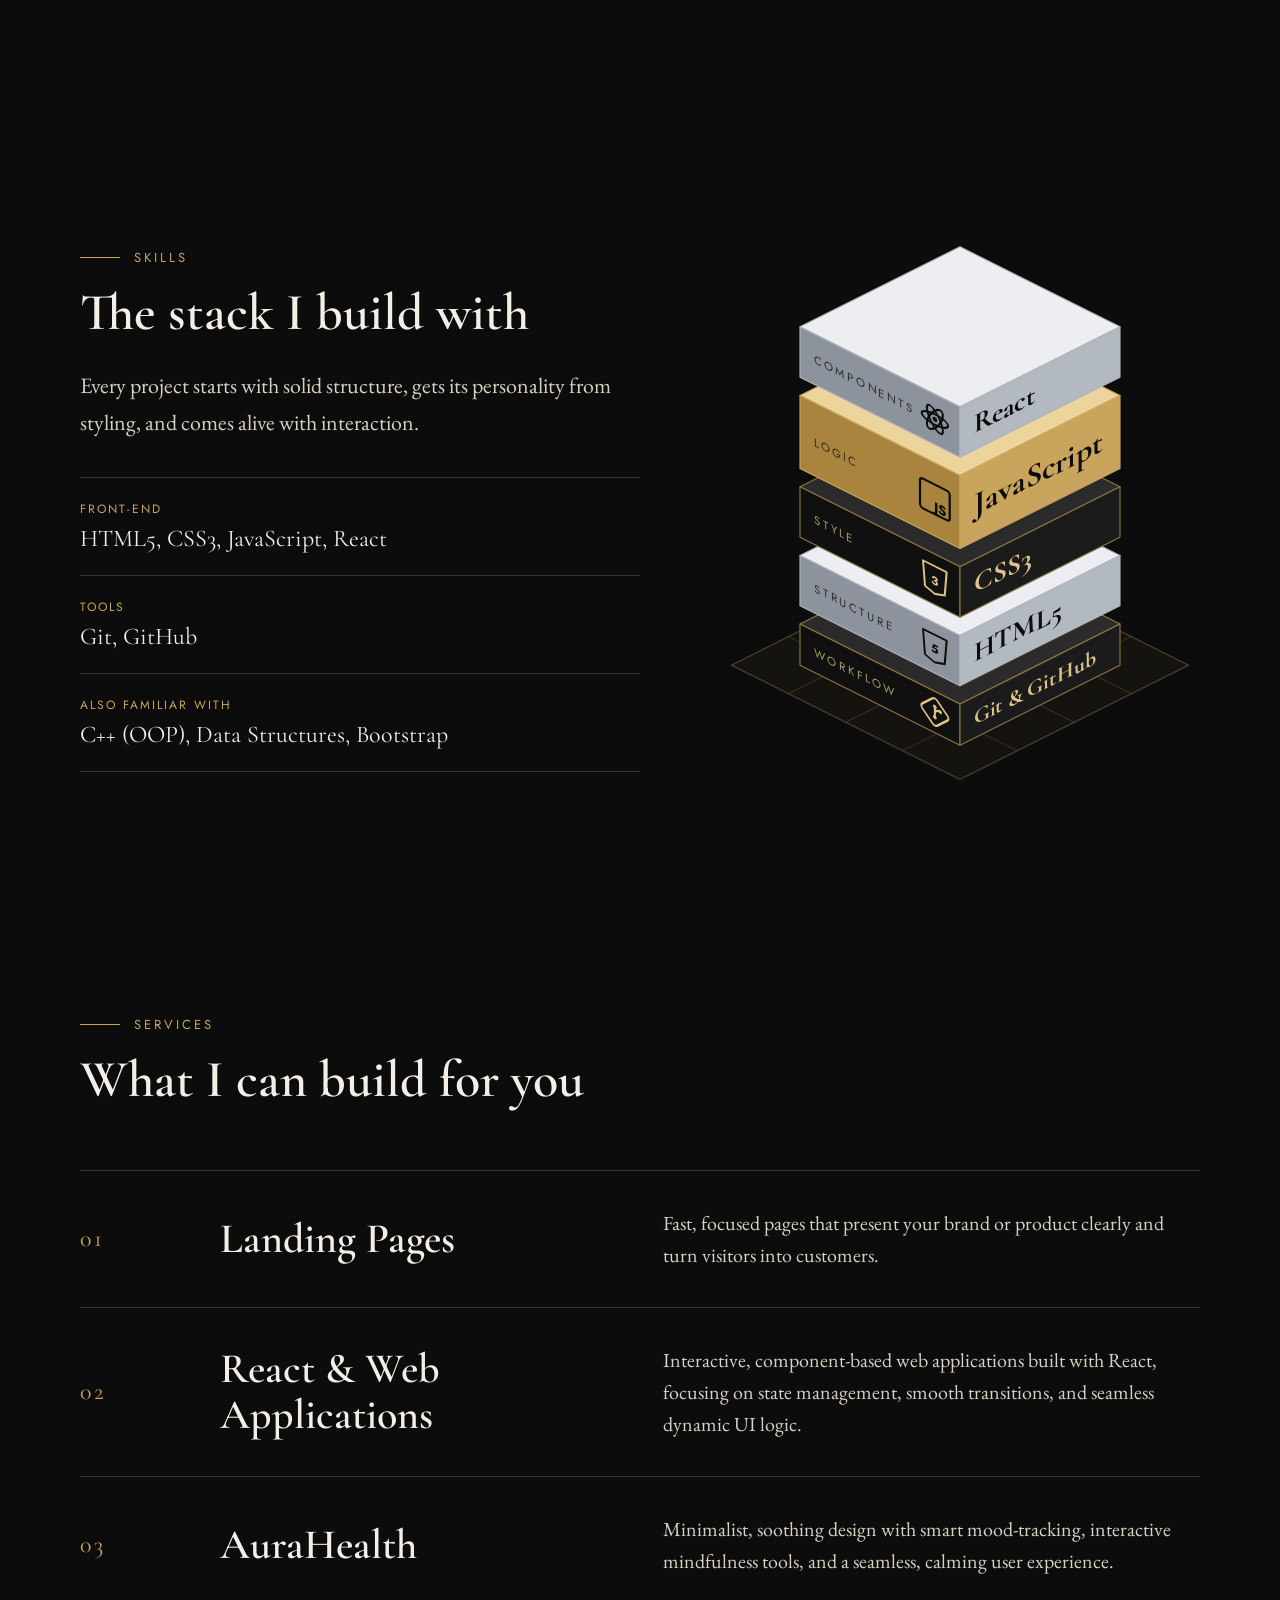
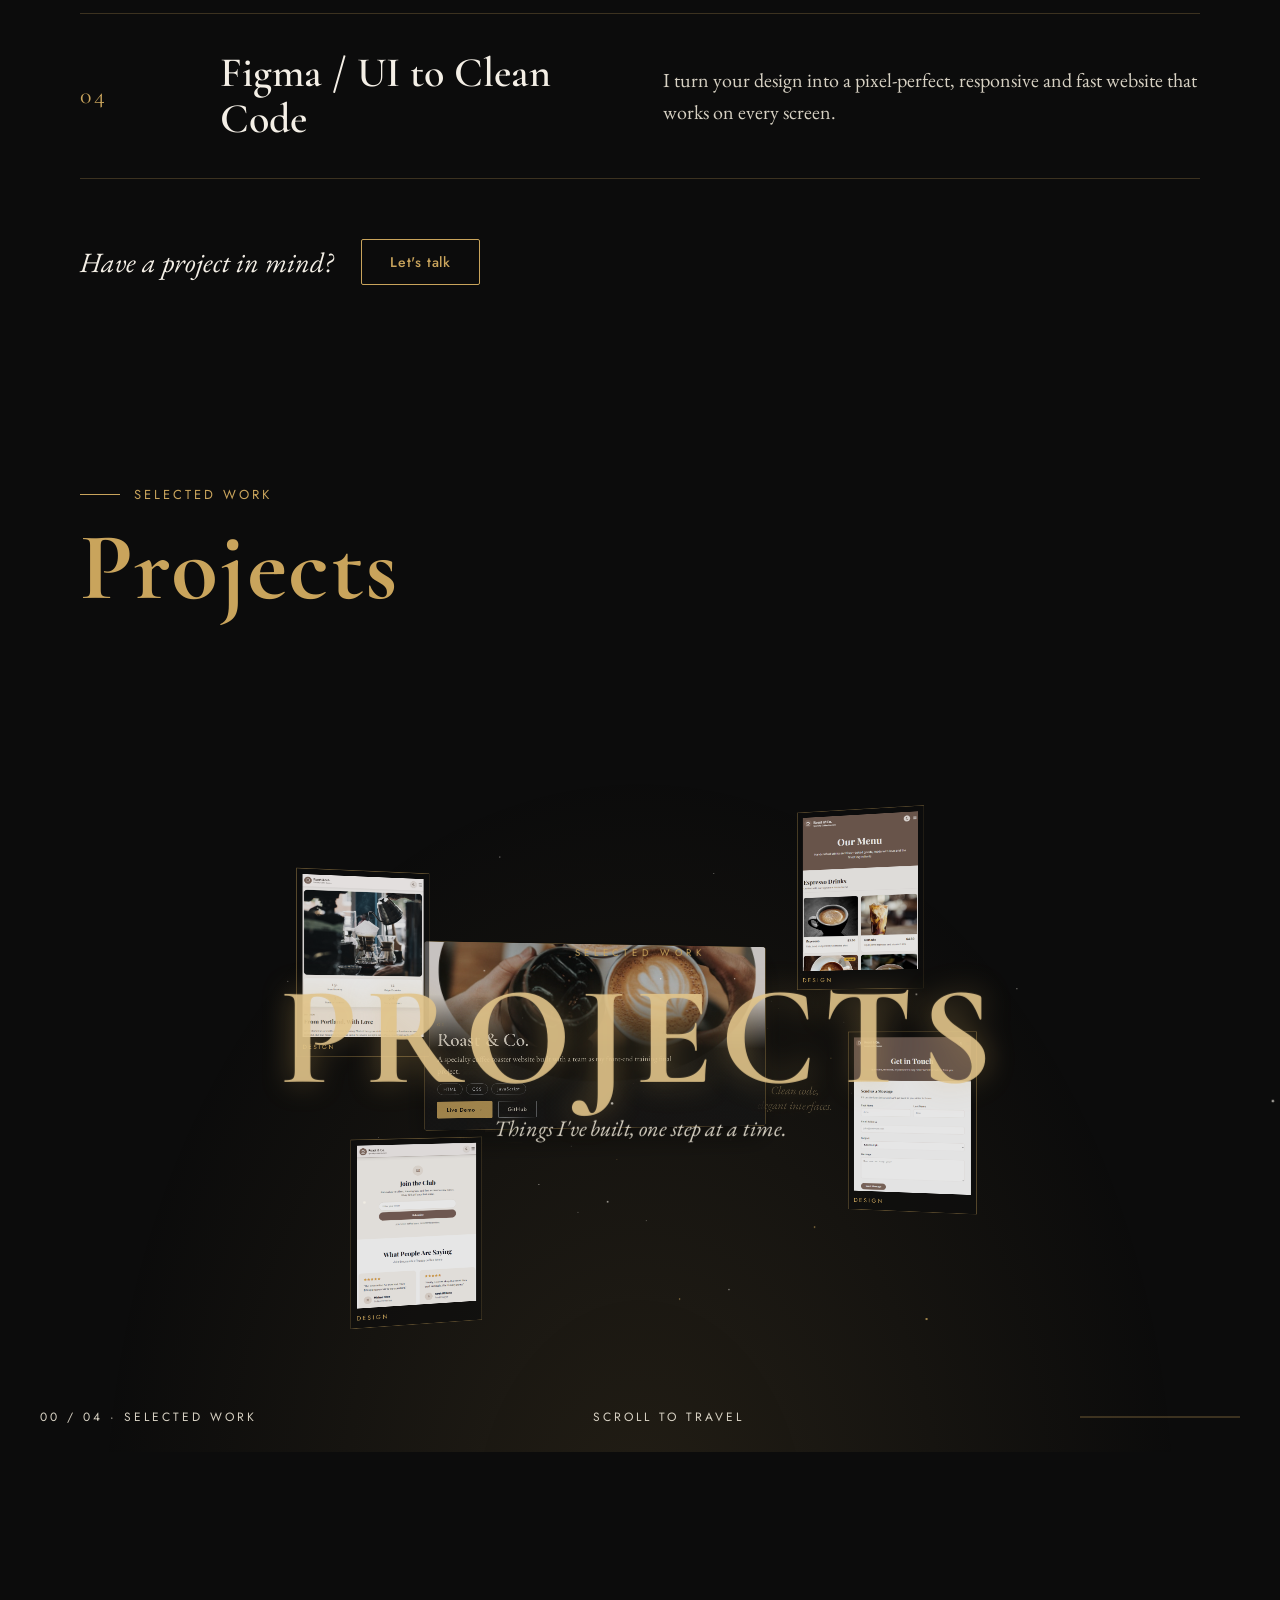
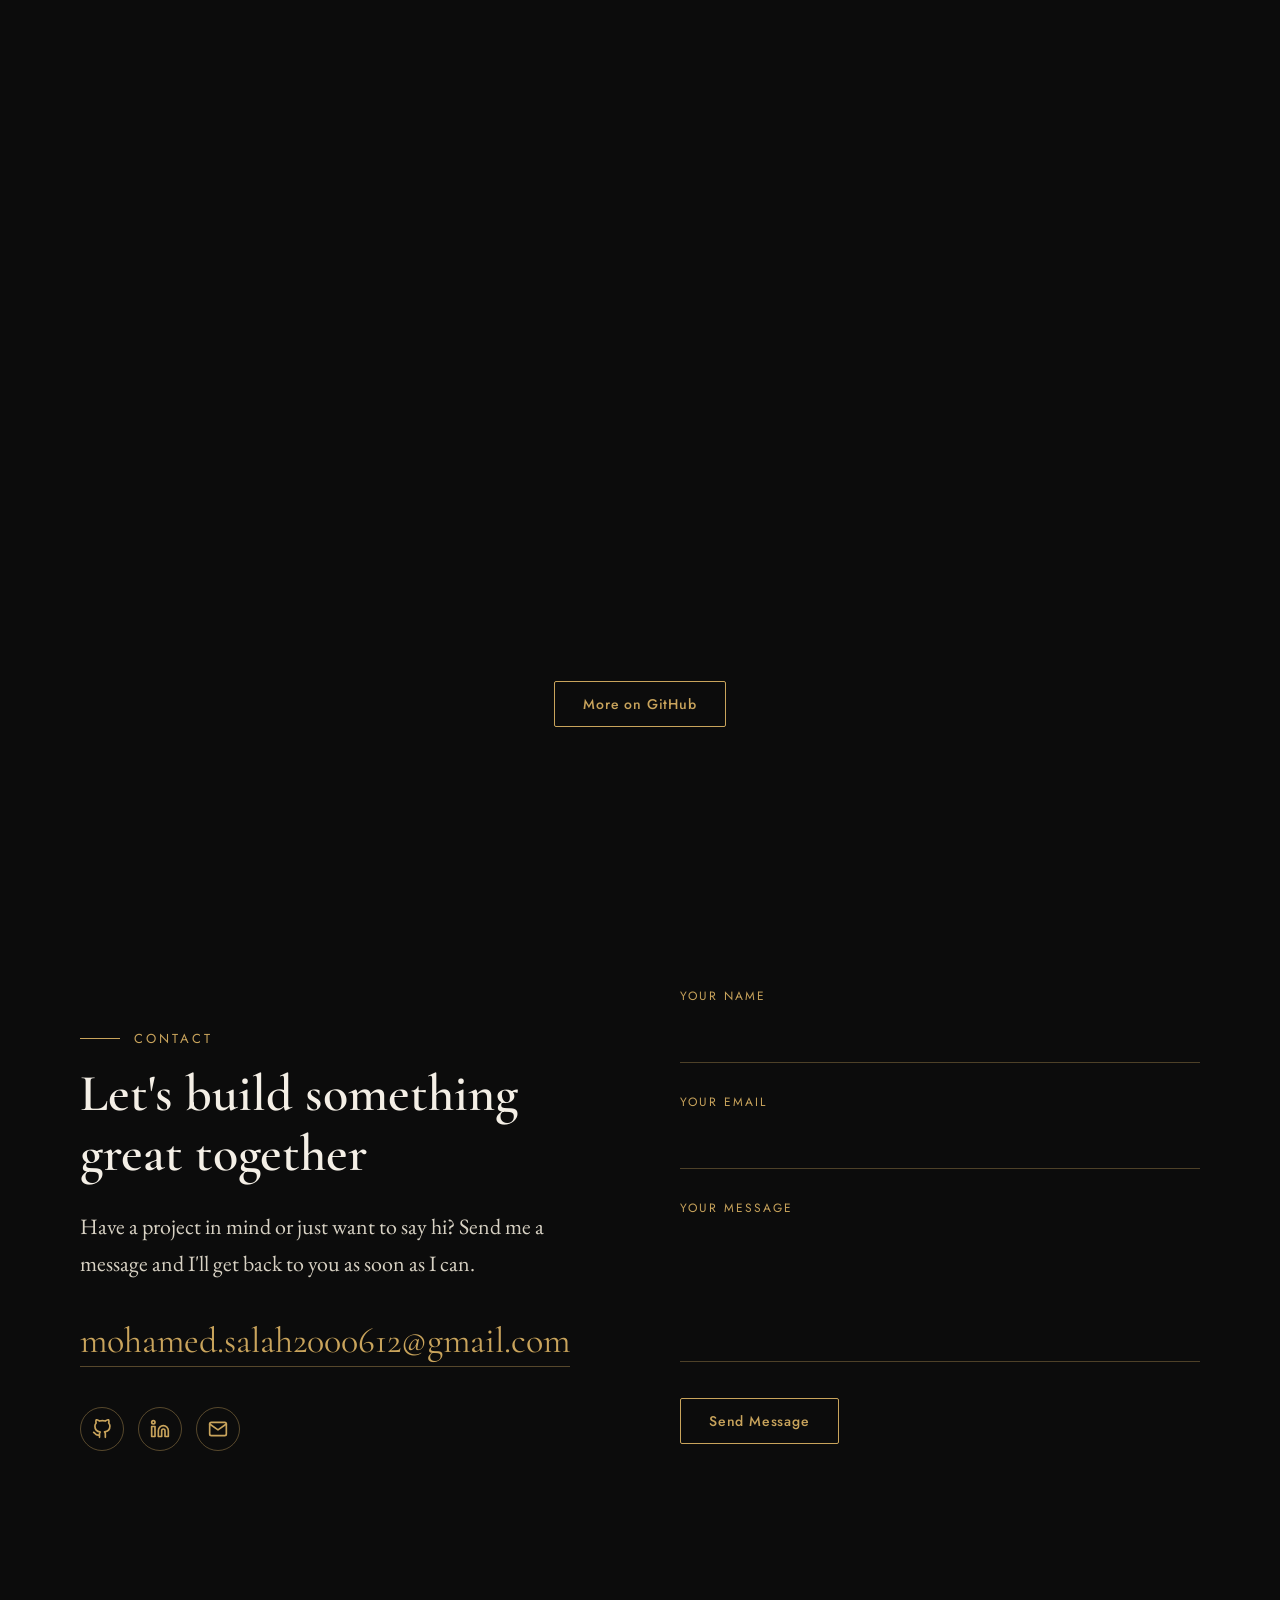
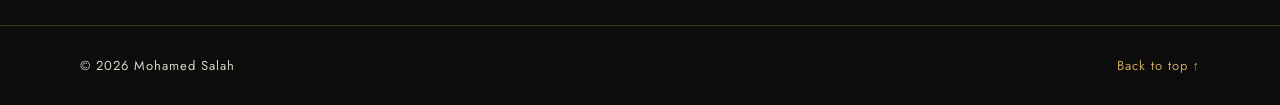
==== commit b5095c1c: "Add files via upload" ====
--- a/index.html
+++ b/index.html
@@ -430,9 +430,9 @@
                     <div class="service-row">
                         <span class="service-number">03</span>
                         <h3 class="service-title">AuraHealth</h3>
-                        <p class="service-text">Clean shop interfaces with
-                            dynamic product listings, interactive carts, and a
-                            smooth, modern shopping flow</p>
+                        <p class="service-text">Minimalist, soothing design with
+                            smart mood-tracking, interactive mindfulness tools,
+                            and a seamless, calming user experience.</p>
                     </div>
                 </li>
 
@@ -471,88 +471,94 @@
                         <p class="bigword-sub">Things I've built, one step at a
                             time.</p>
                     </div>
-                    <!-- Floating frames: put any image or any text you like -->
+                    <!-- Floating frames. data-mx / data-my = position on a phone, hide-mobile = hidden on a phone -->
                     <div class="float-frame frame-image" data-x="-520"
-                        data-y="-150" data-z="-900">
+                        data-y="-150" data-z="-900" data-mx="-95"
+                        data-my="-190">
                         <img src="images/roast-and-co2.png" alt>
                         <span class="frame-caption">Design</span>
                     </div>
                     <div class="float-frame frame-image" data-x="520"
-                        data-y="150" data-z="-900">
+                        data-y="150" data-z="-900" data-mx="95" data-my="170">
                         <img src="images/roast-and-co3.png" alt>
                         <span class="frame-caption">Design</span>
                     </div>
-                    <div class="float-frame frame-image" data-x="420"
-                        data-y="-280" data-z="-900">
+                    <div class="float-frame frame-image hide-mobile"
+                        data-x="420" data-y="-280" data-z="-900">
                         <img src="images/roast-and-co4.png" alt>
                         <span class="frame-caption">Design</span>
                     </div>
-                    <div class="float-frame frame-image" data-x="-420"
-                        data-y="350" data-z="-900">
+                    <div class="float-frame frame-image hide-mobile"
+                        data-x="-420" data-y="350" data-z="-900">
                         <img src="images/roast-and-co5.png" alt>
                         <span class="frame-caption">Design</span>
                     </div>
 
                     <div class="float-frame frame-text" data-x="480"
-                        data-y="170" data-z="-2100">
+                        data-y="170" data-z="-2100" data-mx="0" data-my="-250">
                         <p>Clean code,<br>elegant interfaces.</p>
                     </div>
 
                     <div class="float-frame frame-image" data-x="-500"
-                        data-y="160" data-z="-2400">
-                        <img src="images/planing-force_phone.png" alt>
+                        data-y="160" data-z="-2400" data-mx="-95" data-my="190">
+                        <img src="images/card-planing-m.png" alt>
                         <span class="frame-caption">Detail</span>
                     </div>
-                    <div class="float-frame frame-image" data-x="700"
-                        data-y="-160" data-z="-2500">
+                    <div class="float-frame frame-image hide-mobile"
+                        data-x="700" data-y="-160" data-z="-2500">
                         <img src="images/planing-force1.png" alt>
                         <span class="frame-caption">Detail</span>
                     </div>
+
                     <div class="float-frame frame-image" data-x="-600"
-                        data-y="160" data-z="-3700">
+                        data-y="160" data-z="-3700" data-mx="-95" data-my="190">
                         <img src="images/AuraHealth2.png" alt>
                         <span class="frame-caption">Detail</span>
                     </div>
-                    <div class="float-frame frame-image" data-x="-550"
-                        data-y="-300" data-z="-3800">
+                    <div class="float-frame frame-image hide-mobile"
+                        data-x="-550" data-y="-300" data-z="-3800">
                         <img src="images/AuraHealth3.png" alt>
                         <span class="frame-caption">Detail</span>
                     </div>
                     <div class="float-frame frame-image" data-x="500"
-                        data-y="160" data-z="-3800">
-                        <img src="images/AuraHealth_phone.png" alt>
+                        data-y="160" data-z="-3800" data-mx="95" data-my="-190">
+                        <img src="images/card-aura-m.png" alt>
                         <span class="frame-caption">Detail</span>
                     </div>
-
-                    <div class="float-frame frame-text frame-silver"
+                    <div class="float-frame frame-text frame-silver hide-mobile"
                         data-x="500" data-y="-150" data-z="-3700">
                         <p>Every detail<br>makes a difference.</p>
                     </div>
+
                     <div class="float-frame frame-image" data-x="-480"
-                        data-y="150" data-z="-5000">
+                        data-y="150" data-z="-5000" data-mx="-95" data-my="190">
                         <img src="images/Portfolio2.png" alt>
-                        <span class="frame-caption">Your caption</span>
-                    </div>
-                    <div class="float-frame frame-image" data-x="-350"
-                        data-y="-250" data-z="-5100">
+                        <span class="frame-caption">Portfolio</span>
+                    </div>
+                    <div class="float-frame frame-image hide-mobile"
+                        data-x="-350" data-y="-250" data-z="-5100">
                         <img src="images/Portfolio3.png" alt>
-                        <span class="frame-caption">Your caption</span>
+                        <span class="frame-caption">Portfolio</span>
                     </div>
                     <div class="float-frame frame-image" data-x="550"
-                        data-y="250" data-z="-5100">
+                        data-y="250" data-z="-5100" data-mx="95" data-my="-190">
                         <img src="images/Portfolio1.png" alt>
-                        <span class="frame-caption">Your caption</span>
-                    </div>
-                    <div class="float-frame frame-text frame-silver"
+                        <span class="frame-caption">Portfolio</span>
+                    </div>
+                    <div class="float-frame frame-text frame-silver hide-mobile"
                         data-x="500" data-y="-150" data-z="-5100">
                         <p>In my own world<br>Where I'm just being myself.</p>
                     </div>
 
                     <!-- Card 1 -->
                     <article class="project-card">
-                        <img class="project-card-image"
-                            src="./images/roast-and-co.png"
-                            alt="Roast & Co. website">
+                        <picture>
+                            <source media="(max-width: 700px)"
+                                srcset="images/card-roast-m.png">
+                            <img class="project-card-image"
+                                src="./images/roast-and-co.png"
+                                alt="Roast & Co. website">
+                        </picture>
                         <div class="project-card-info">
                             <span class="card-number">01</span>
                             <h3 class="card-title">Roast &amp; Co.</h3>
@@ -578,9 +584,13 @@
 
                     <!-- Card 2 -->
                     <article class="project-card">
-                        <img class="project-card-image"
-                            src="images/planing-force.png"
-                            alt="Planing Force landing page">
+                        <picture>
+                            <source media="(max-width: 700px)"
+                                srcset="images/card-planing-m.png">
+                            <img class="project-card-image"
+                                src="images/planing-force.png"
+                                alt="Planing Force landing page">
+                        </picture>
                         <div class="project-card-info">
                             <span class="card-number">02</span>
                             <h3 class="card-title">Planing Force</h3>
@@ -607,9 +617,13 @@
 
                     <!-- Card 3 -->
                     <article class="project-card">
-                        <img class="project-card-image"
-                            src="images/AuraHealth.png"
-                            alt="AuraHealth e-commerce interface">
+                        <picture>
+                            <source media="(max-width: 700px)"
+                                srcset="images/card-aura-m.png">
+                            <img class="project-card-image"
+                                src="images/AuraHealth.png"
+                                alt="AuraHealth platform">
+                        </picture>
                         <div class="project-card-info">
                             <span class="card-number">03</span>
                             <h3 class="card-title">AuraHealth</h3>
@@ -635,9 +649,13 @@
                     </article>
                     <!-- Card 4: this portfolio -->
                     <article class="project-card">
-                        <img class="project-card-image"
-                            src="images/Portfolio.png"
-                            alt="My portfolio website">
+                        <picture>
+                            <source media="(max-width: 700px)"
+                                srcset="images/card-portfolio-m.png">
+                            <img class="project-card-image"
+                                src="images/Portfolio.png"
+                                alt="My portfolio website">
+                        </picture>
                         <div class="project-card-info">
                             <span class="card-number">04</span>
                             <h3 class="card-title">This Portfolio</h3>
@@ -707,7 +725,8 @@
                             <circle cx="4" cy="4" r="2" />
                         </svg>
                     </a>
-                    <a href="mailto:your-email@example.com" class="social-icon"
+                    <a href="mailto:mohamed.salah2000612@gmail.com"
+                        class="social-icon"
                         aria-label="Email">
                         <svg viewBox="0 0 24 24">
                             <path
@@ -753,4 +772,4 @@
         <script src="script.js"></script>
         <script src="Me.js"></script>
     </body>
-</html>
+</html>
--- a/style.css
+++ b/style.css
@@ -2229,9 +2229,9 @@
 
     /* projects scene on a phone */
     .project-card {
-        width: 380px;
-        height: 500px;
-        margin: -250px 0 0 -190px;
+        width: 360px;
+        height: 480px;
+        margin: -240px 0 0 -180px;
     }
 
     .project-card-info {
@@ -2271,20 +2271,26 @@
     }
 
     .frame-image {
-        width: 150px;
-        padding: 6px;
+        width: 130px;
+        padding: 5px;
     }
 
     .frame-image img {
-        height: 190px;
+        height: 170px;
+    }
+
+    .frame-caption {
+        margin-top: 6px;
+        font-size: 9px;
+        letter-spacing: 2px;
     }
 
     .frame-text {
-        width: 240px;
+        width: 220px;
     }
 
     .frame-text p {
-        font-size: 24px;
+        font-size: 22px;
     }
 
     .projects-hud {
@@ -2292,6 +2298,9 @@
         font-size: 10px;
         letter-spacing: 2px;
     }
+    .hide-mobile {
+        display: none;
+    }
 
     .hud-hint {
         display: none;
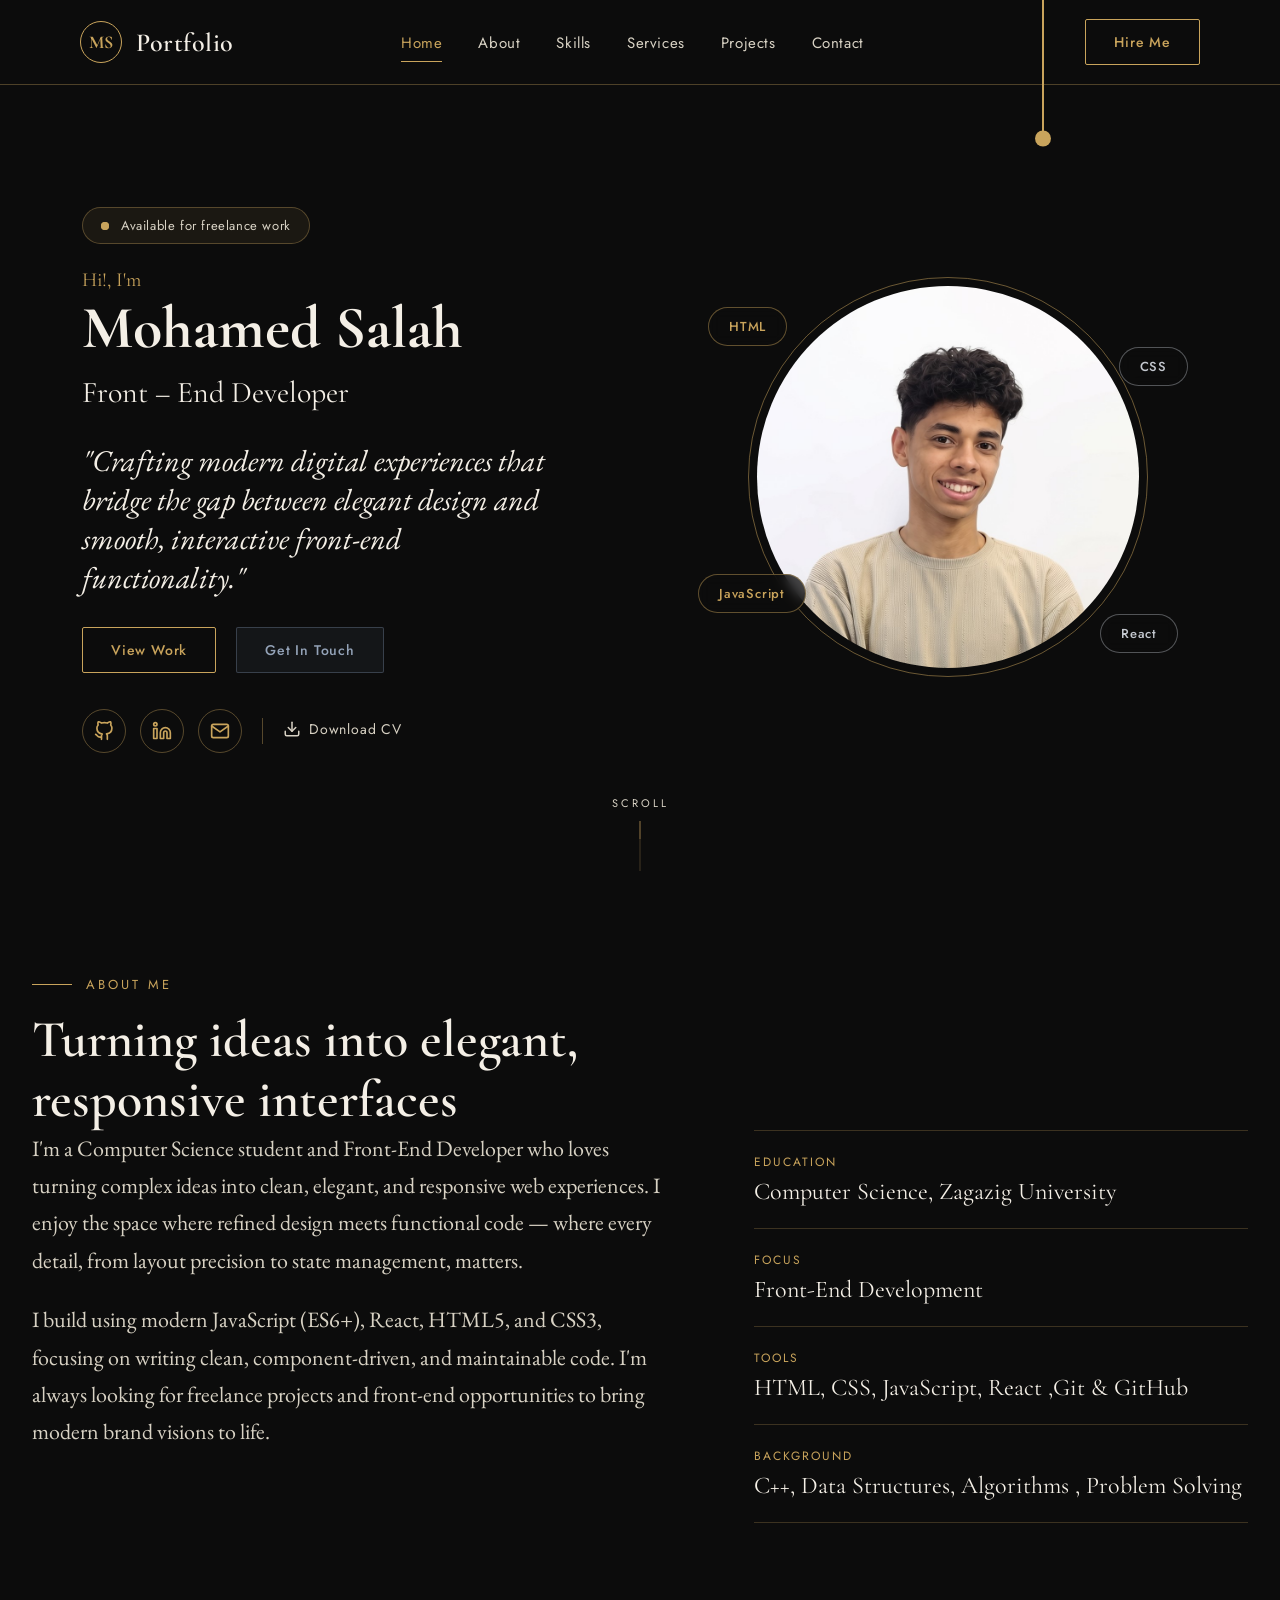
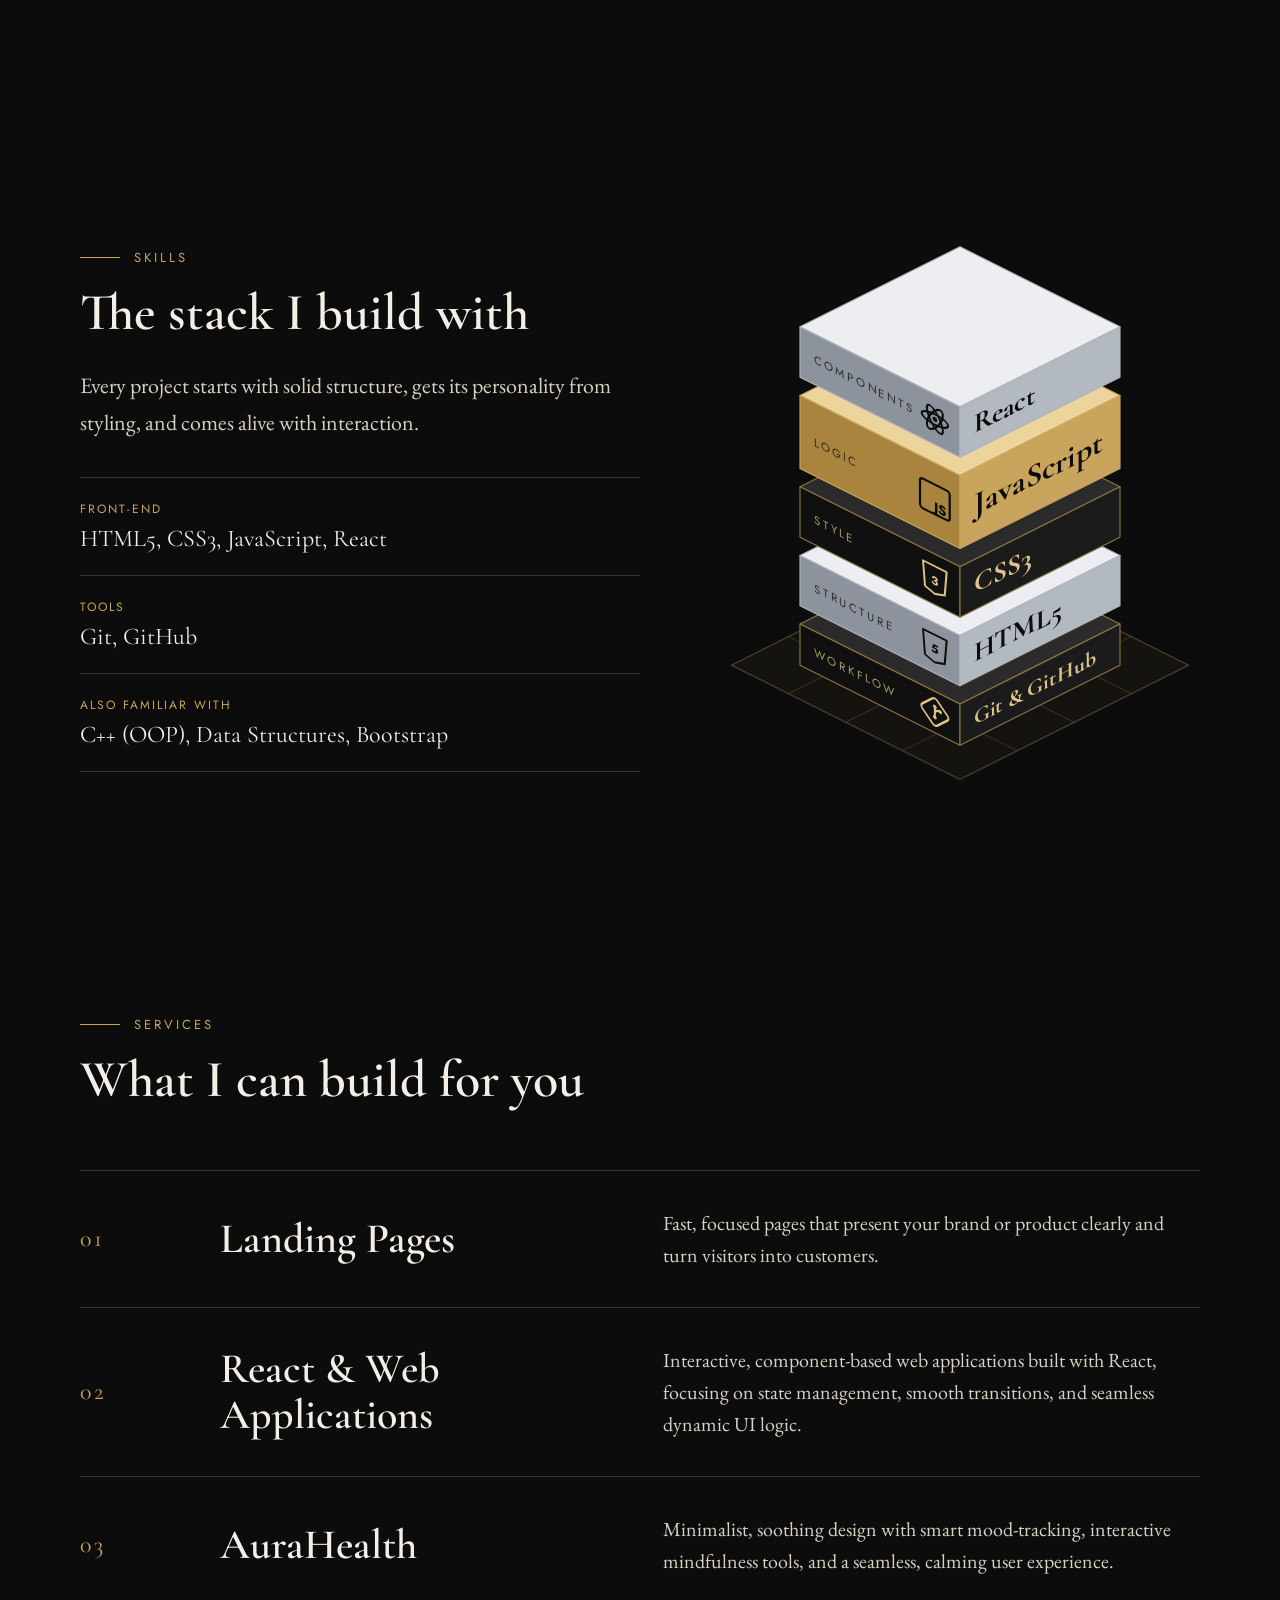
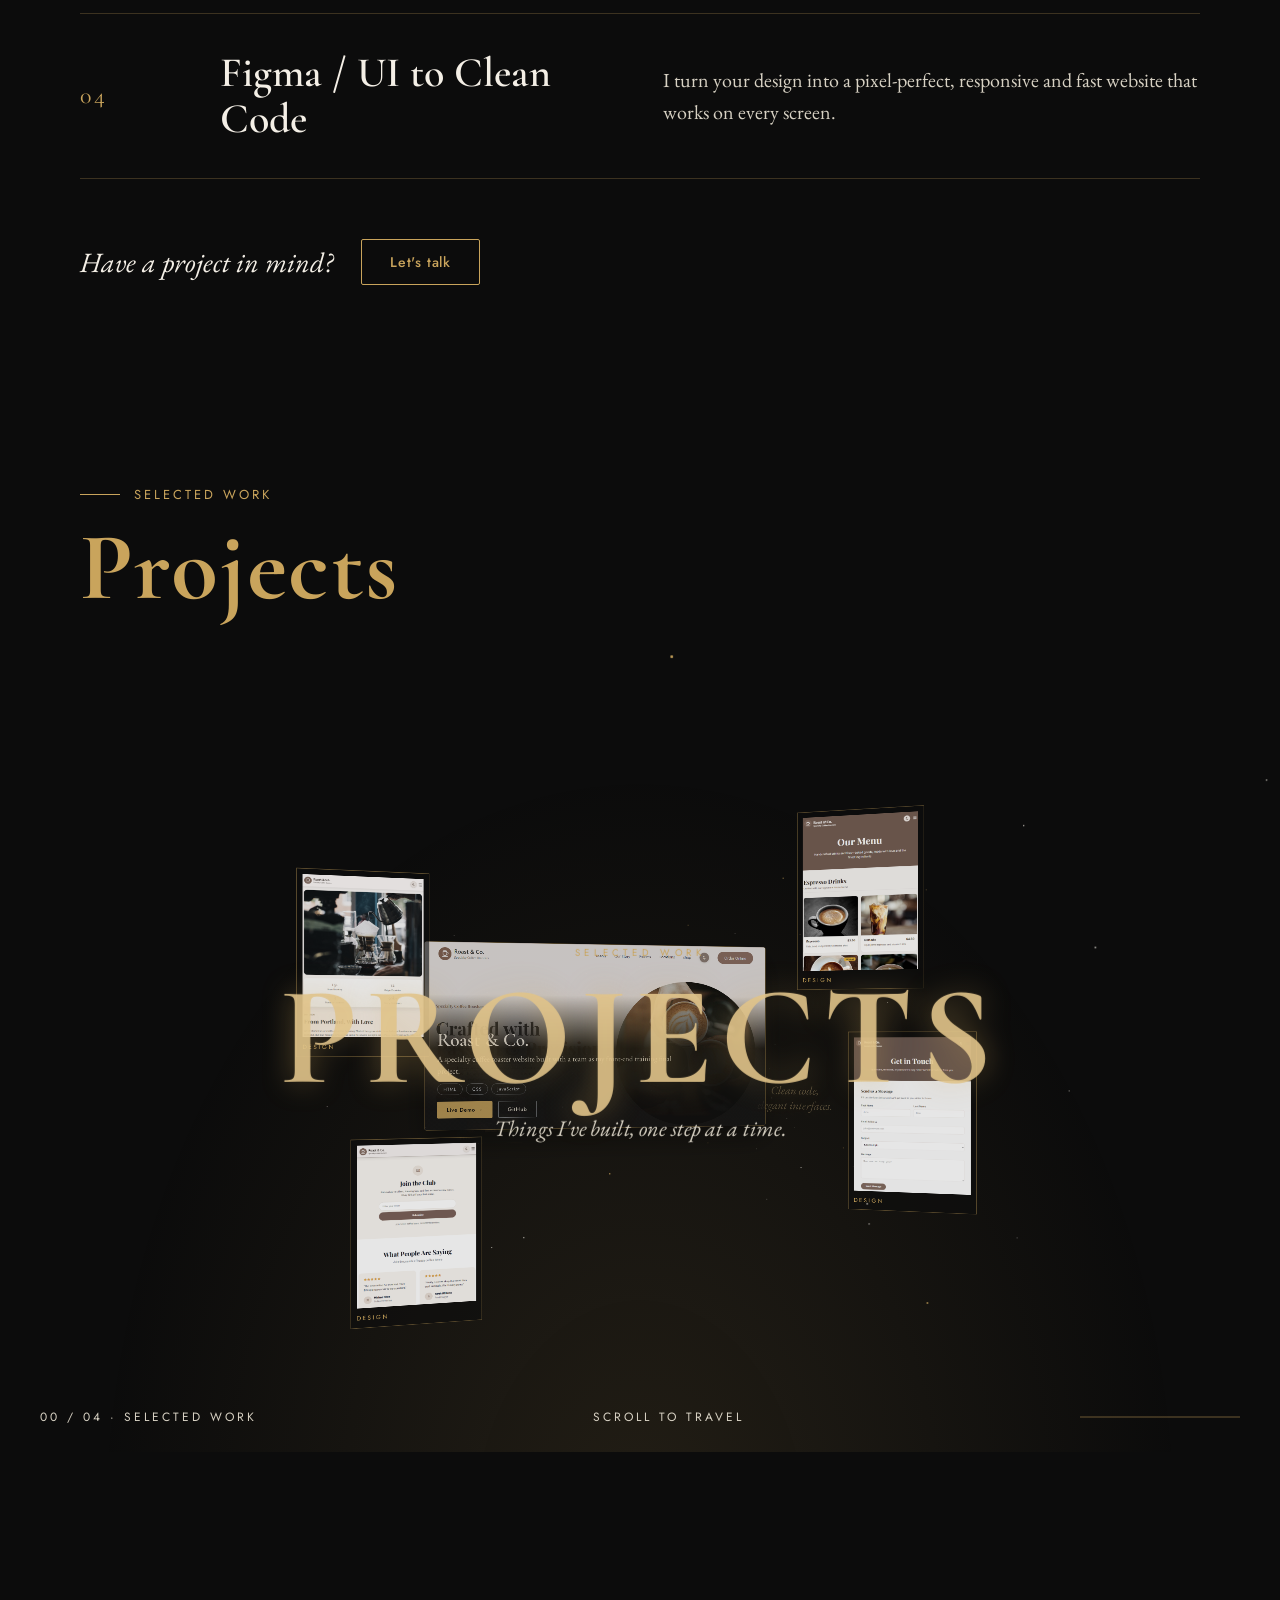
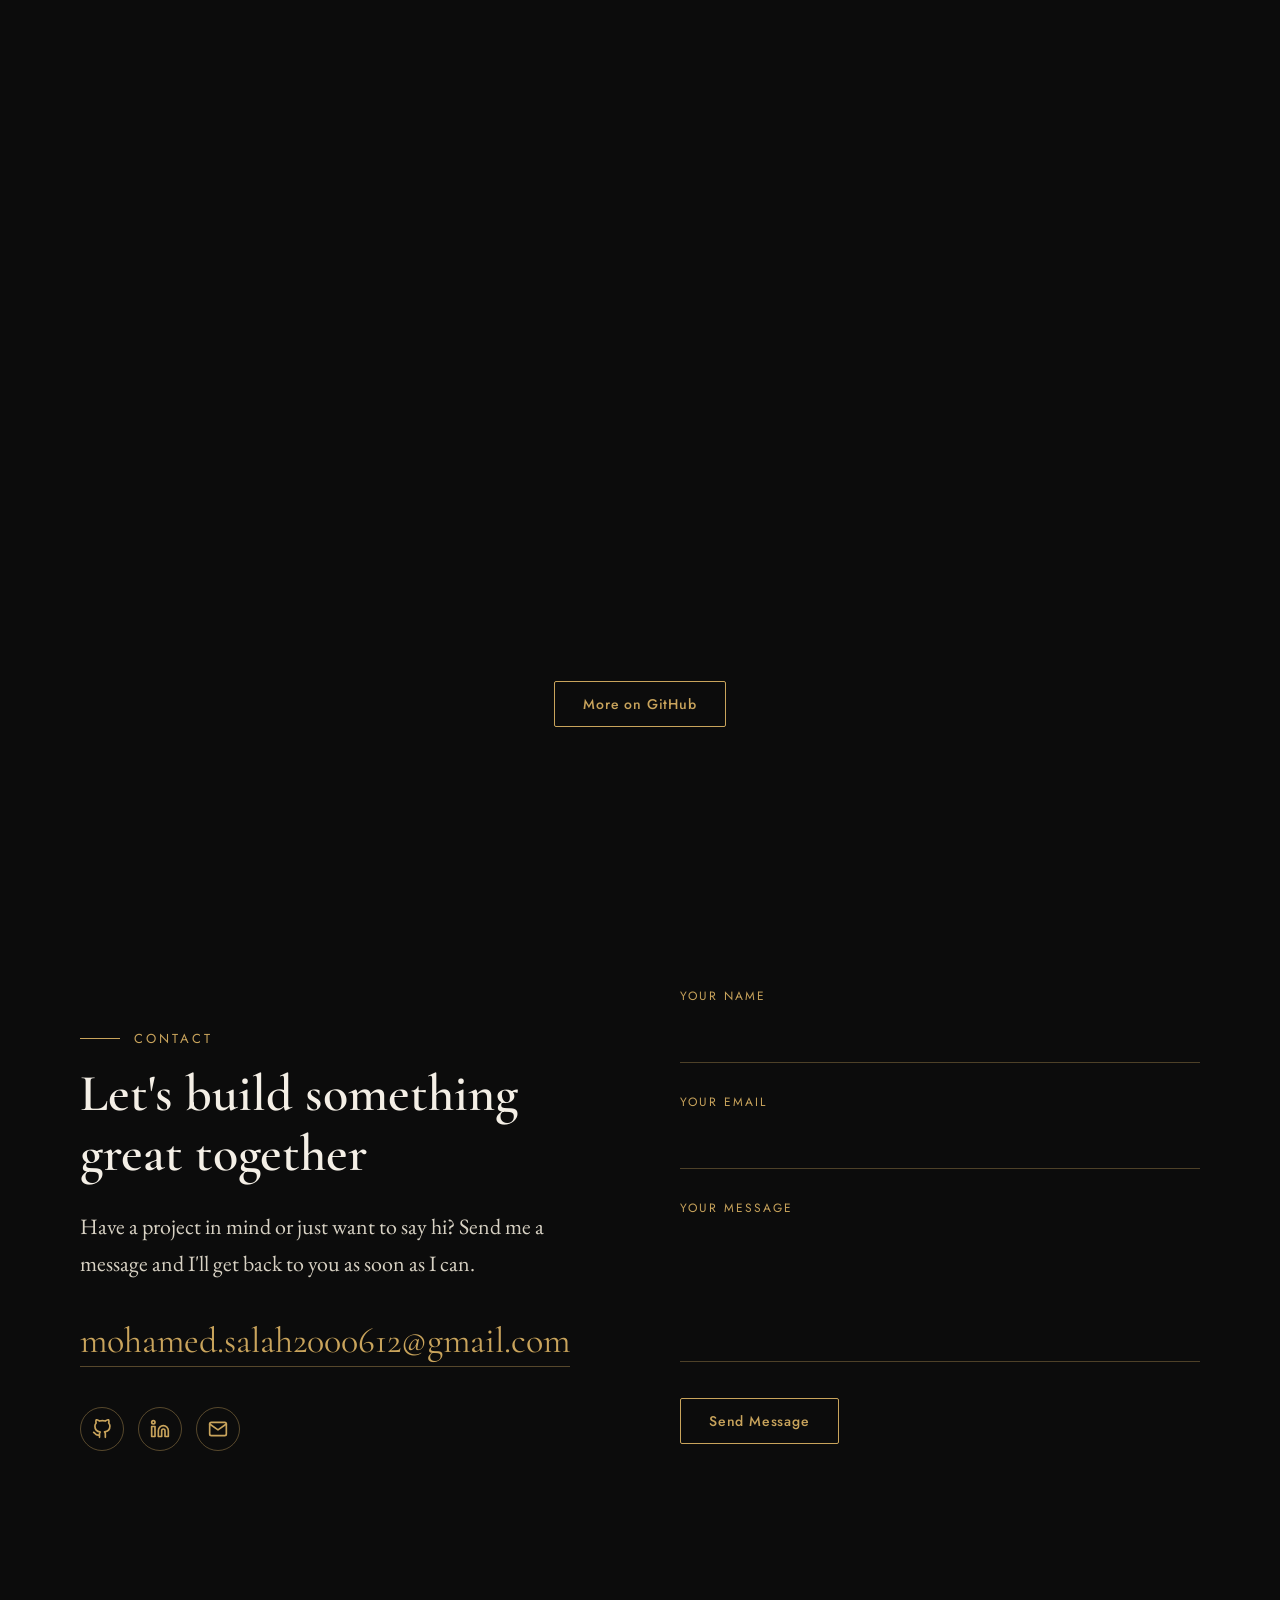
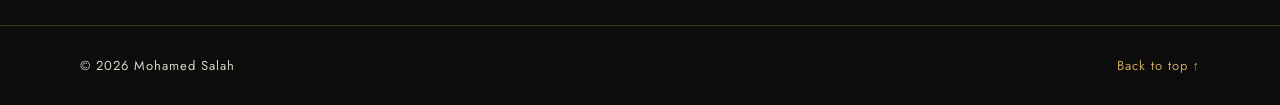
==== commit dadb4d27: "Add files via upload" ====
--- a/index.html
+++ b/index.html
@@ -23,8 +23,19 @@
             } catch (e) {}
         </script>
     </head>
-    <body>
-
+    <body class="loading">
+        <!-- intro screen -->
+        <div class="preloader" id="preloader" aria-hidden="true">
+            <div class="preloader-content">
+                <span class="preloader-logo">MS</span>
+                <p class="preloader-title">My Portfolio</p>
+                <p class="preloader-sub">Mohamed Salah &middot; Front-End
+                    Developer</p>
+                <span class="preloader-line"><span
+                        class="preloader-bar"></span></span>
+            </div>
+        </div>
+        <!-- Header -->
         <header class="header">
             <nav class="header-container">
 
--- a/style.css
+++ b/style.css
@@ -22,6 +22,7 @@
     background: #f4efe6;
     color: #0c0c0c;
 }
+
 
 /* ===== Header ===== */
 .header {
@@ -1830,6 +1831,169 @@
     overflow-x: hidden;
     overflow-x: clip;
 }
+/* ===== Intro screen ===== */
+.preloader {
+    position: fixed;
+    top: 0;
+    left: 0;
+    z-index: 1000;
+    width: 100%;
+    height: 100%;
+    display: flex;
+    align-items: center;
+    justify-content: center;
+    background: #0c0c0c;
+    transition: transform 0.9s cubic-bezier(0.77, 0, 0.18, 1);
+}
+
+/* the curtain goes up */
+.preloader.hide {
+    transform: translateY(-100%);
+}
+
+/* no scrolling while the intro is on */
+body.loading {
+    overflow: hidden;
+}
+
+.preloader-content {
+    padding: 0 24px;
+    text-align: center;
+}
+
+.preloader-logo {
+    width: 72px;
+    height: 72px;
+    margin: 0 auto 28px;
+    border: 1.5px solid #c9a45c;
+    border-radius: 50%;
+    display: grid;
+    place-items: center;
+    font-family: "Cormorant Garamond", serif;
+    font-size: 28px;
+    font-weight: 700;
+    letter-spacing: 1px;
+    color: #c9a45c;
+    opacity: 0;
+    animation: introFade 0.8s ease 0.1s forwards;
+}
+
+.preloader-title {
+    font-family: "Cormorant Garamond", serif;
+    font-size: 64px;
+    font-weight: 600;
+    letter-spacing: 6px;
+    color: #f4efe6;
+    opacity: 0;
+    transform: translateY(20px);
+    animation: introRise 1s ease 0.4s forwards;
+}
+
+.preloader-sub {
+    margin-top: 12px;
+    font-family: "Jost", sans-serif;
+    font-size: 13px;
+    letter-spacing: 4px;
+    text-transform: uppercase;
+    color: #c9a45c;
+    opacity: 0;
+    animation: introFade 1s ease 0.9s forwards;
+}
+
+.preloader-line {
+    display: block;
+    width: 160px;
+    height: 1px;
+    margin: 36px auto 0;
+    overflow: hidden;
+    background: rgba(201, 164, 92, 0.25);
+}
+
+.preloader-bar {
+    display: block;
+    width: 100%;
+    height: 100%;
+    background: #c9a45c;
+    transform: translateX(-100%);
+    animation: introLine 1.6s ease-in-out 0.3s forwards;
+}
+
+@keyframes introFade {
+    to {
+        opacity: 1;
+    }
+}
+
+@keyframes introRise {
+    to {
+        opacity: 1;
+        transform: none;
+    }
+}
+
+@keyframes introLine {
+    to {
+        transform: translateX(0);
+    }
+}
+
+/* light mode: cream screen */
+.light .preloader {
+    background: #f4efe6;
+}
+
+.light .preloader-logo {
+    border-color: #8f6a1f;
+    color: #8f6a1f;
+}
+
+.light .preloader-title {
+    color: #0c0c0c;
+}
+
+.light .preloader-sub {
+    color: #8f6a1f;
+}
+
+.light .preloader-line {
+    background: rgba(143, 106, 31, 0.3);
+}
+
+.light .preloader-bar {
+    background: #8f6a1f;
+}
+
+@media (max-width: 700px) {
+    .preloader-title {
+        font-size: 40px;
+        letter-spacing: 3px;
+    }
+
+    .preloader-sub {
+        font-size: 11px;
+        letter-spacing: 3px;
+    }
+}
+
+@media (prefers-reduced-motion: reduce) {
+    .preloader-logo,
+    .preloader-title,
+    .preloader-sub {
+        opacity: 1;
+        transform: none;
+        animation: none;
+    }
+
+    .preloader-bar {
+        transform: none;
+        animation: none;
+    }
+
+    .preloader.hide {
+        transform: none;
+        opacity: 0;
+    }
+}
 
 /* ===== Small laptops ===== */
 @media (max-width: 1100px) {
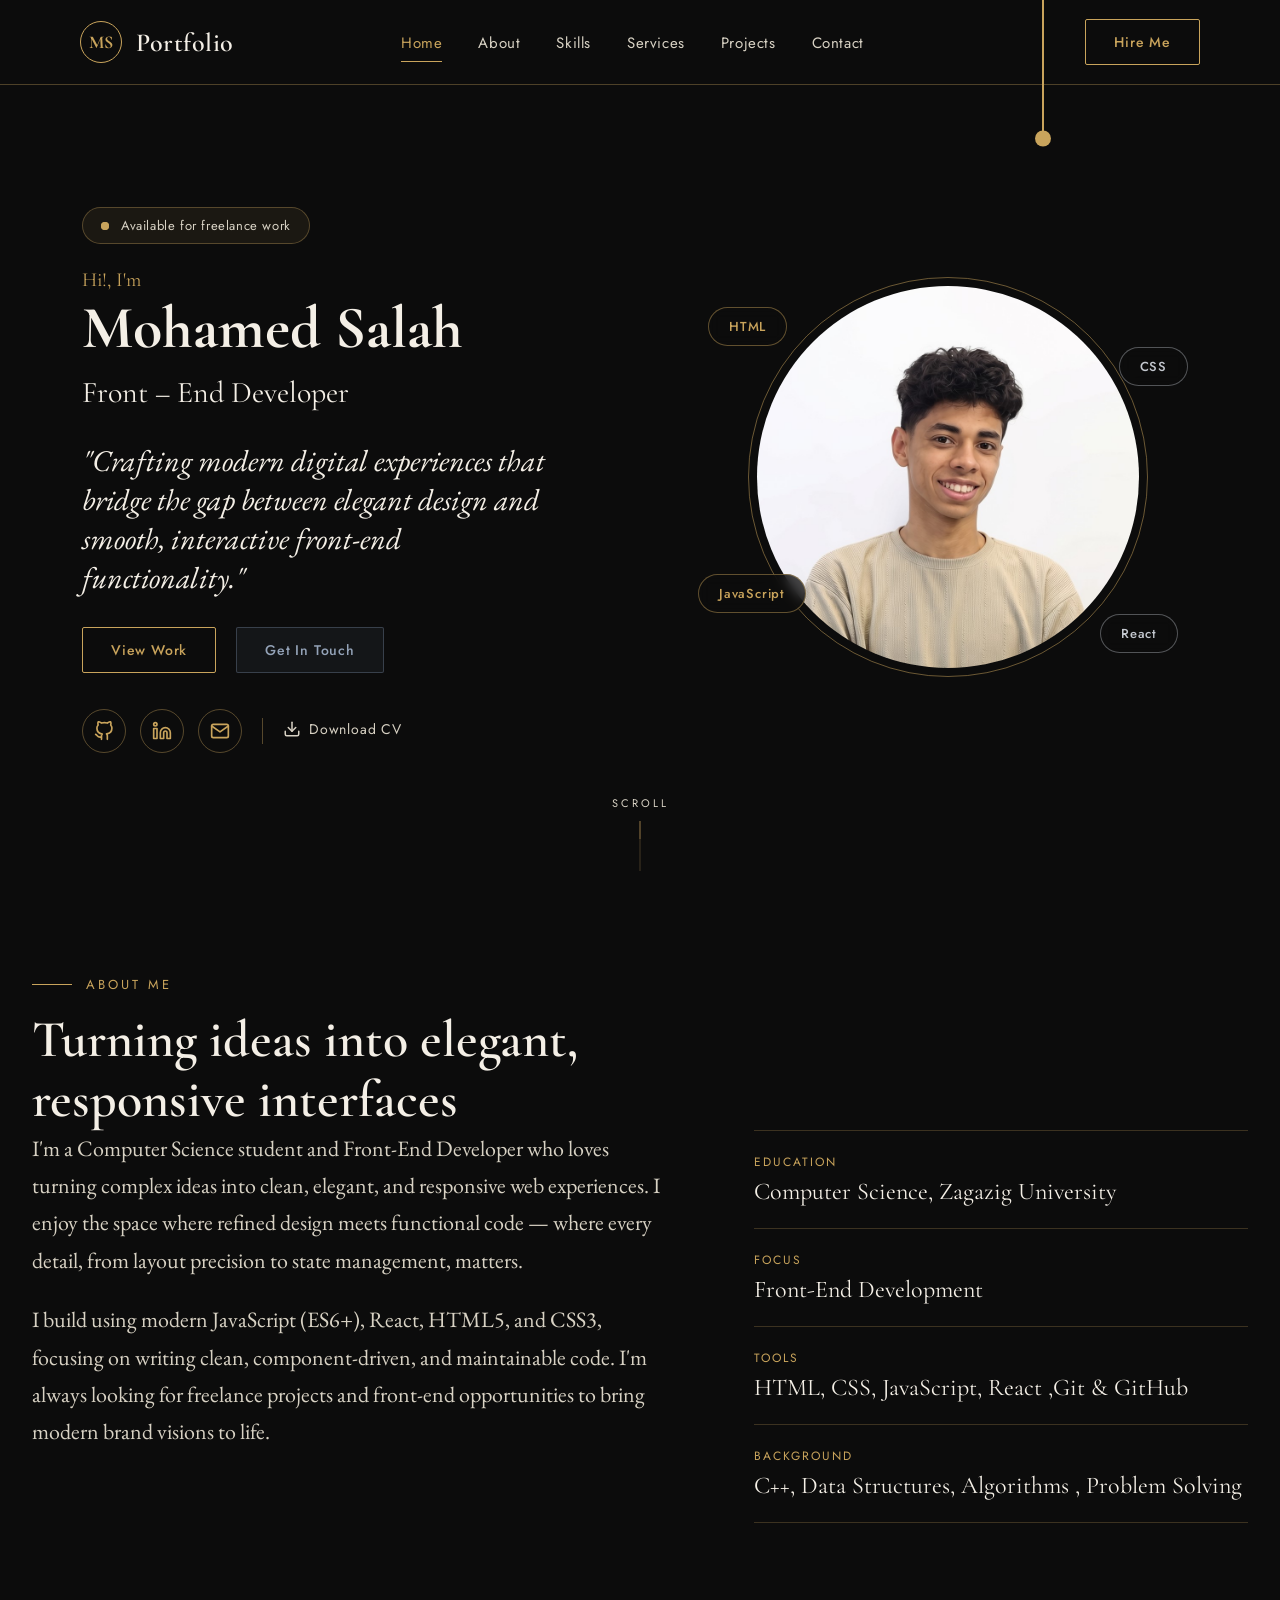
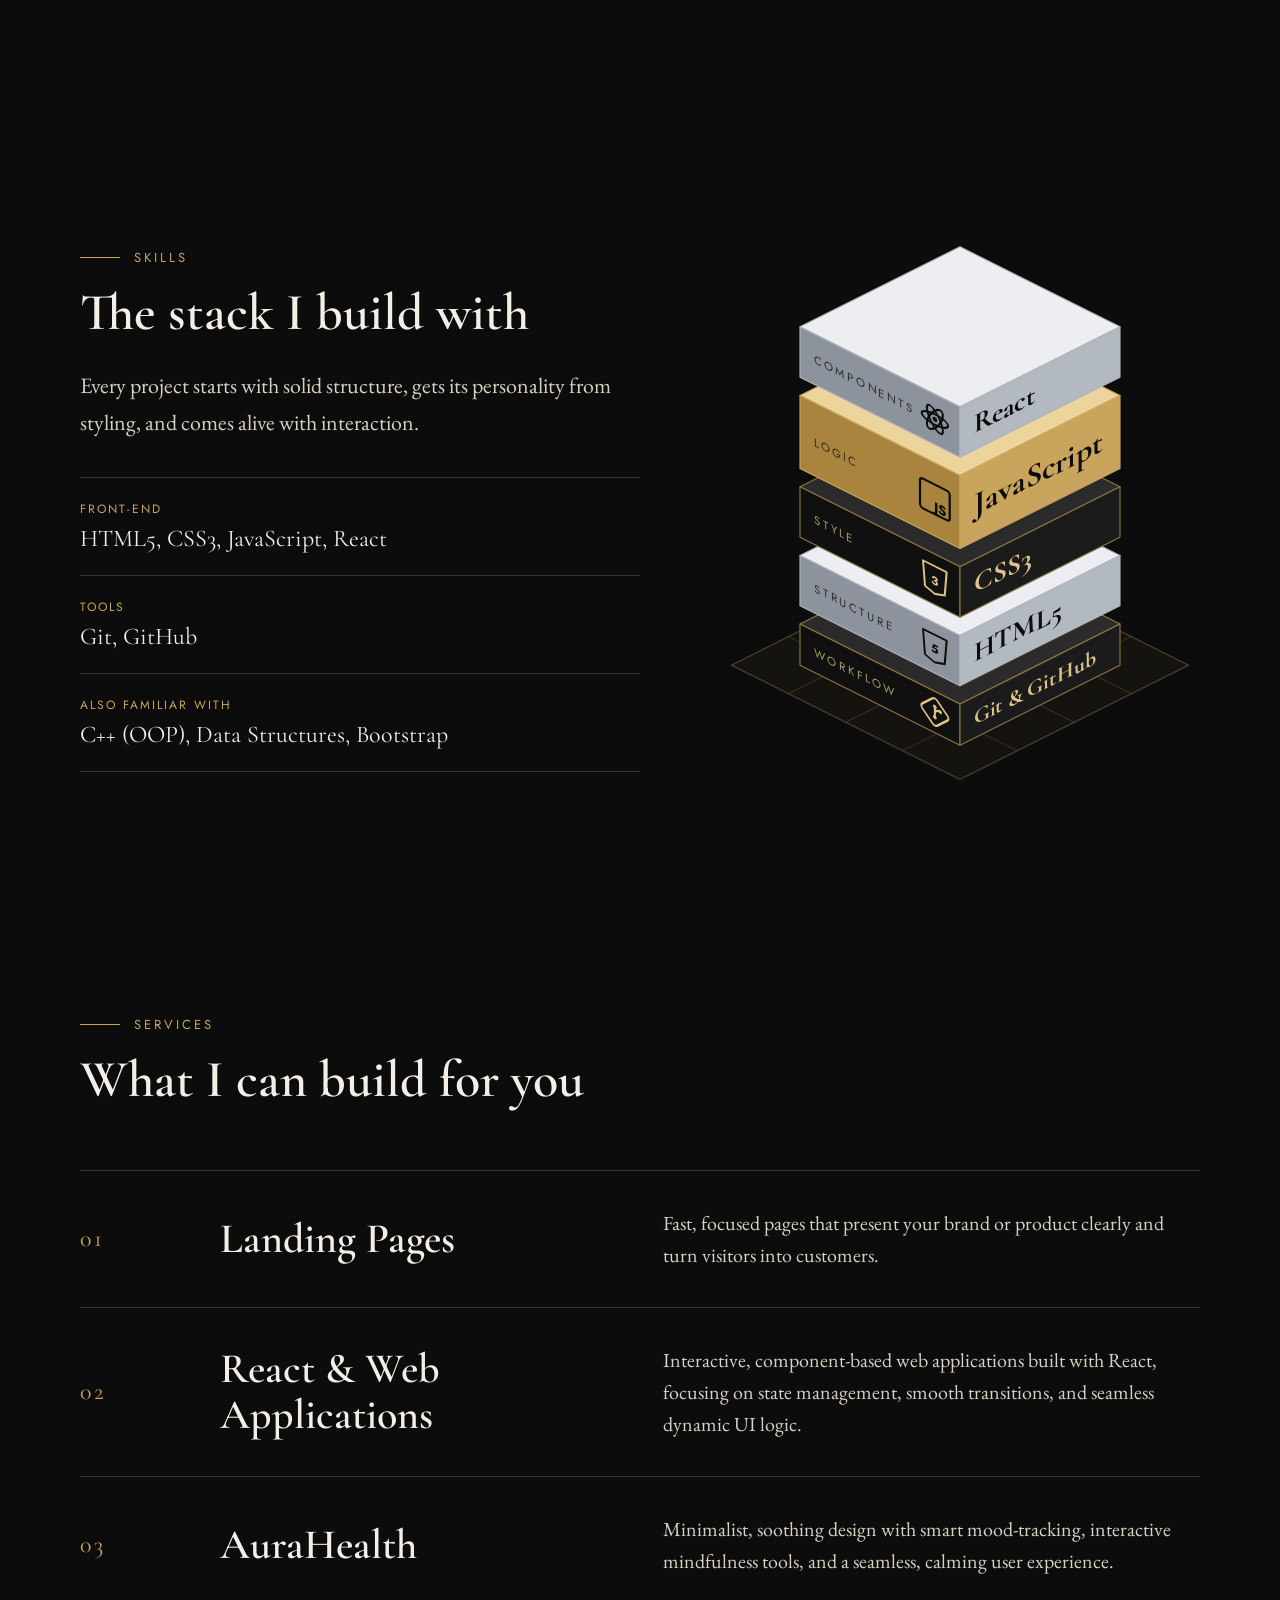
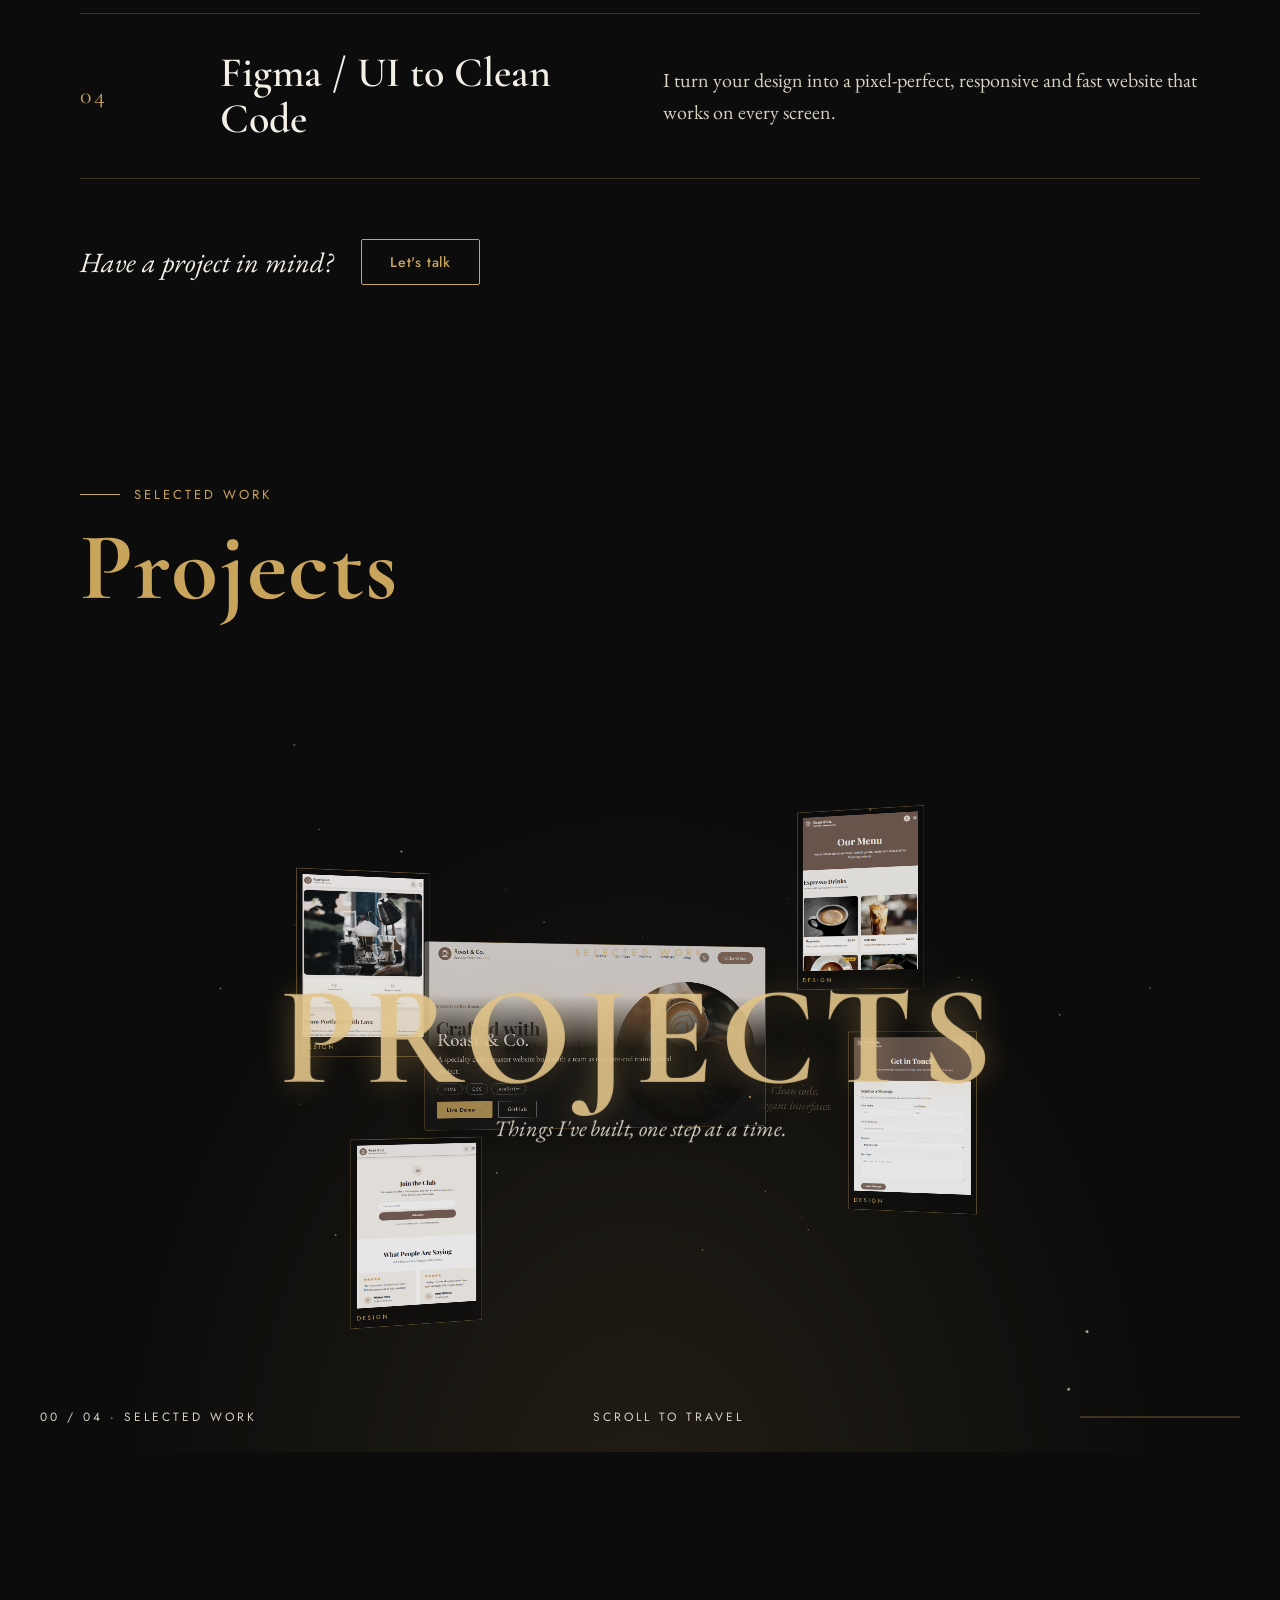
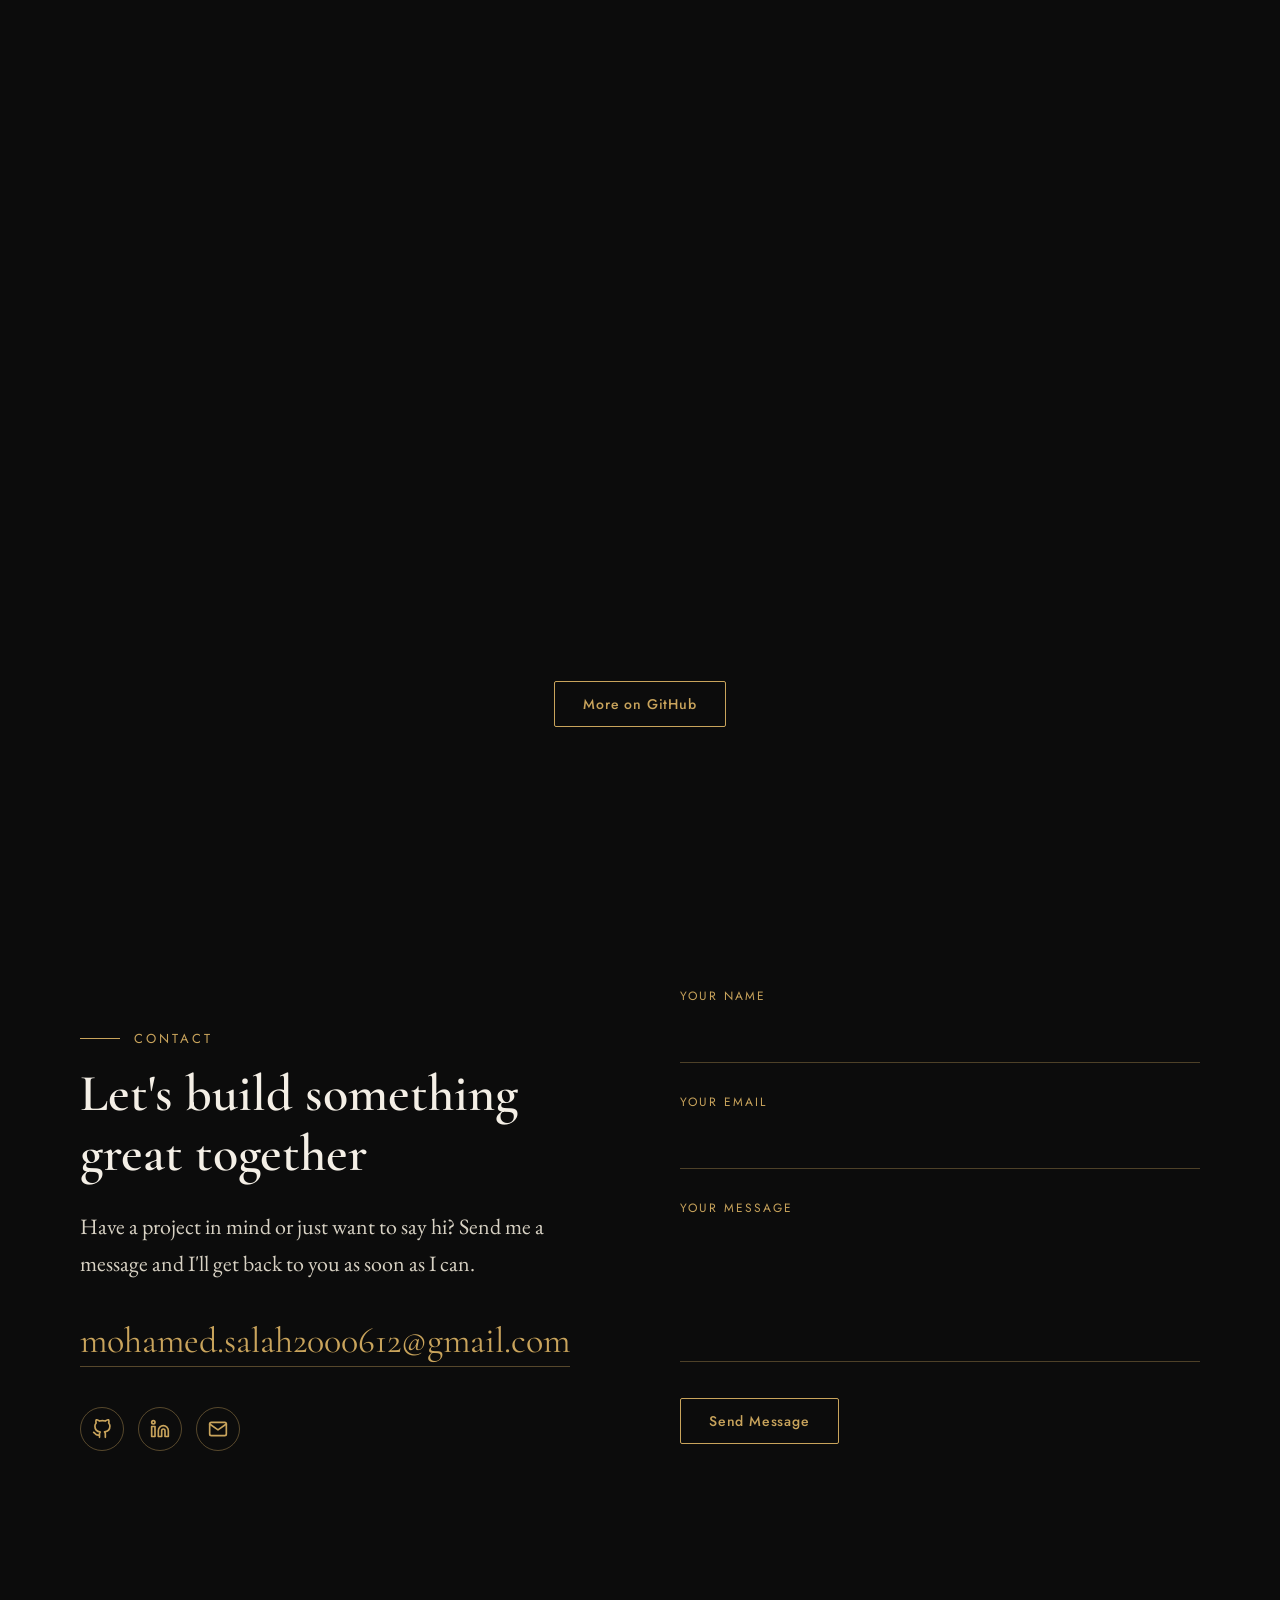
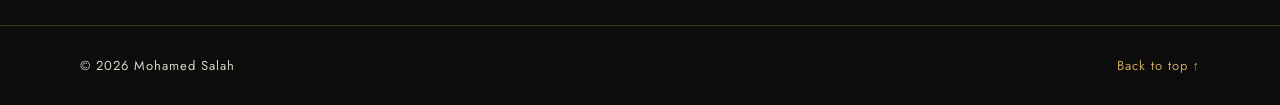
==== commit 7497a700: "Update index.html" ====
--- a/index.html
+++ b/index.html
@@ -512,12 +512,12 @@
 
                     <div class="float-frame frame-image" data-x="-500"
                         data-y="160" data-z="-2400" data-mx="-95" data-my="190">
-                        <img src="images/card-planing-m.png" alt>
+                        <img src="images/Skillora-m.png" alt>
                         <span class="frame-caption">Detail</span>
                     </div>
                     <div class="float-frame frame-image hide-mobile"
                         data-x="700" data-y="-160" data-z="-2500">
-                        <img src="images/planing-force1.png" alt>
+                        <img src="images/Skillora_phone.png" alt>
                         <span class="frame-caption">Detail</span>
                     </div>
 
@@ -597,14 +597,14 @@
                     <article class="project-card">
                         <picture>
                             <source media="(max-width: 700px)"
-                                srcset="images/card-planing-m.png">
+                                srcset="images/Skillora-m.png">
                             <img class="project-card-image"
-                                src="images/planing-force.png"
+                                src="images/Skillora.png"
                                 alt="Planing Force landing page">
                         </picture>
                         <div class="project-card-info">
                             <span class="card-number">02</span>
-                            <h3 class="card-title">Planing Force</h3>
+                            <h3 class="card-title">Skillora</h3>
                             <p class="card-text">A landing page for an online
                                 learning academy with courses, live sessions and
                                 blogs.</p>
@@ -783,4 +783,4 @@
         <script src="script.js"></script>
         <script src="Me.js"></script>
     </body>
-</html>+</html>
